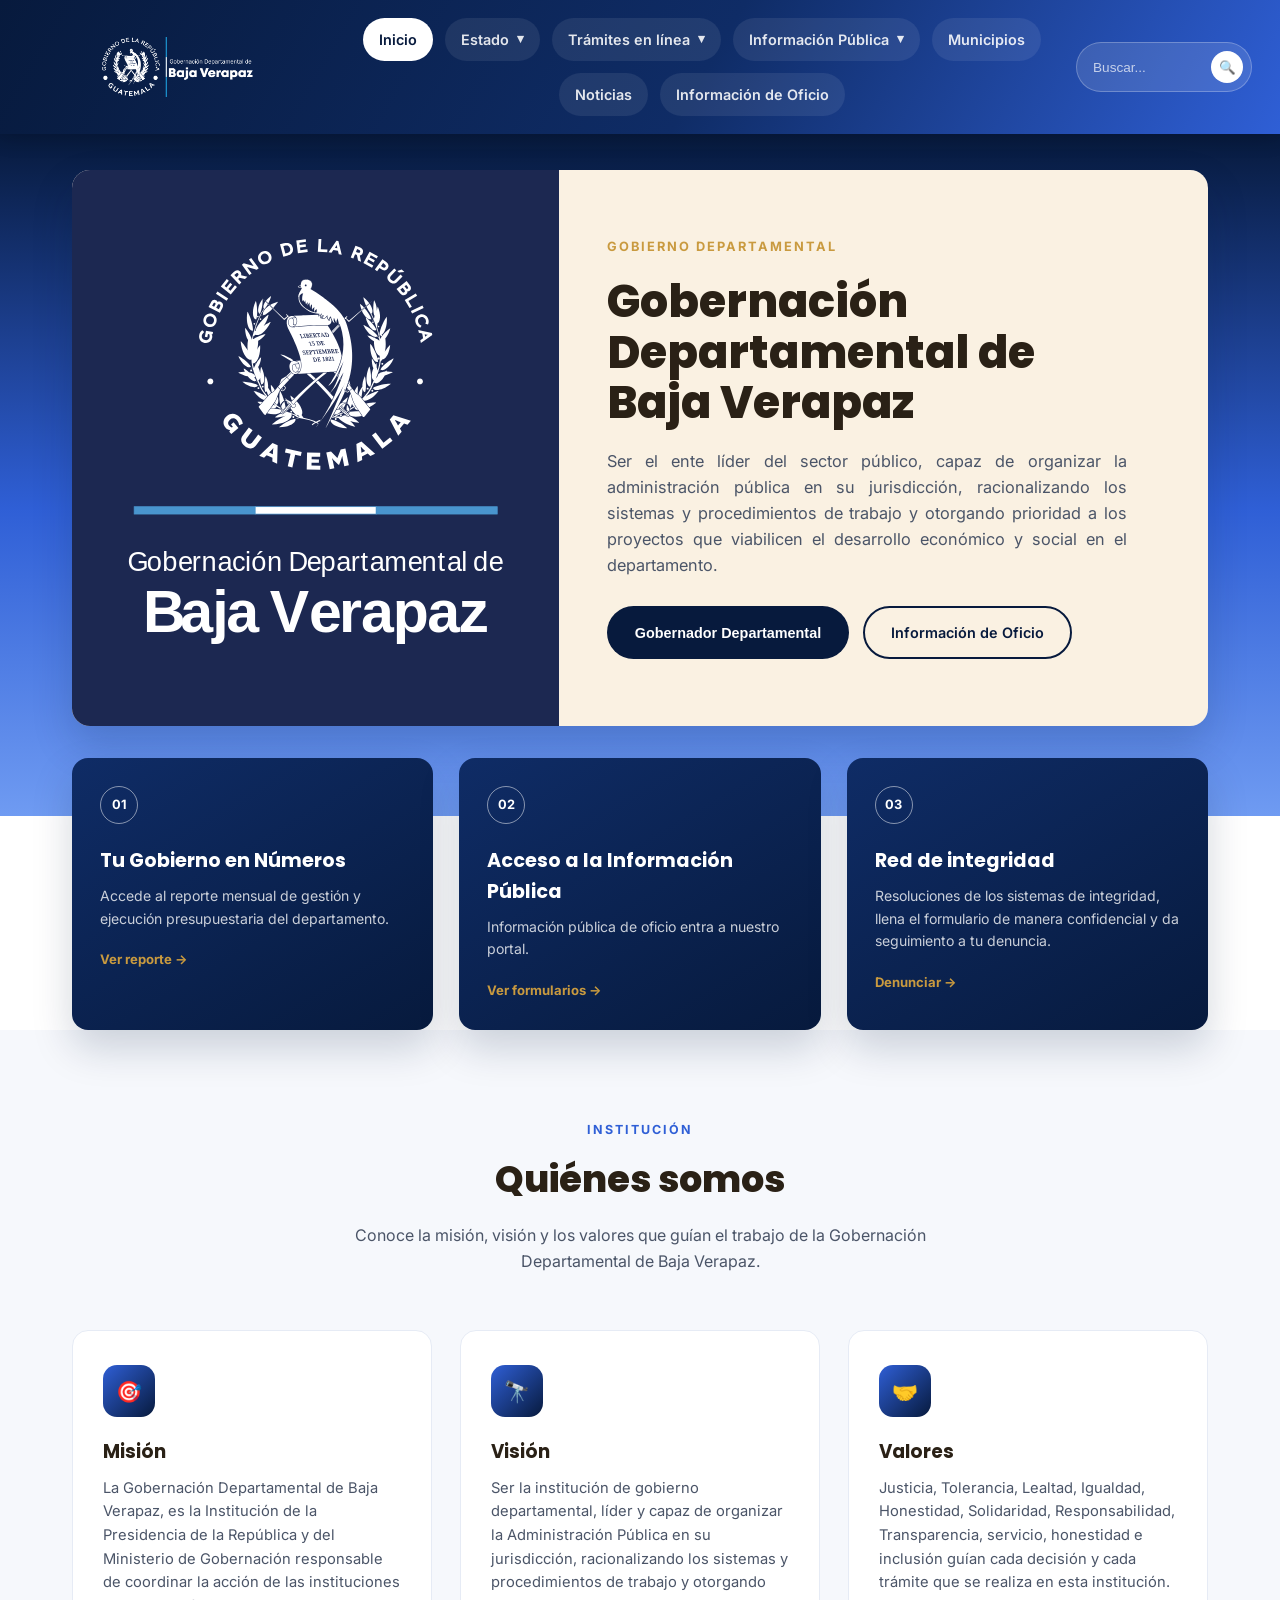
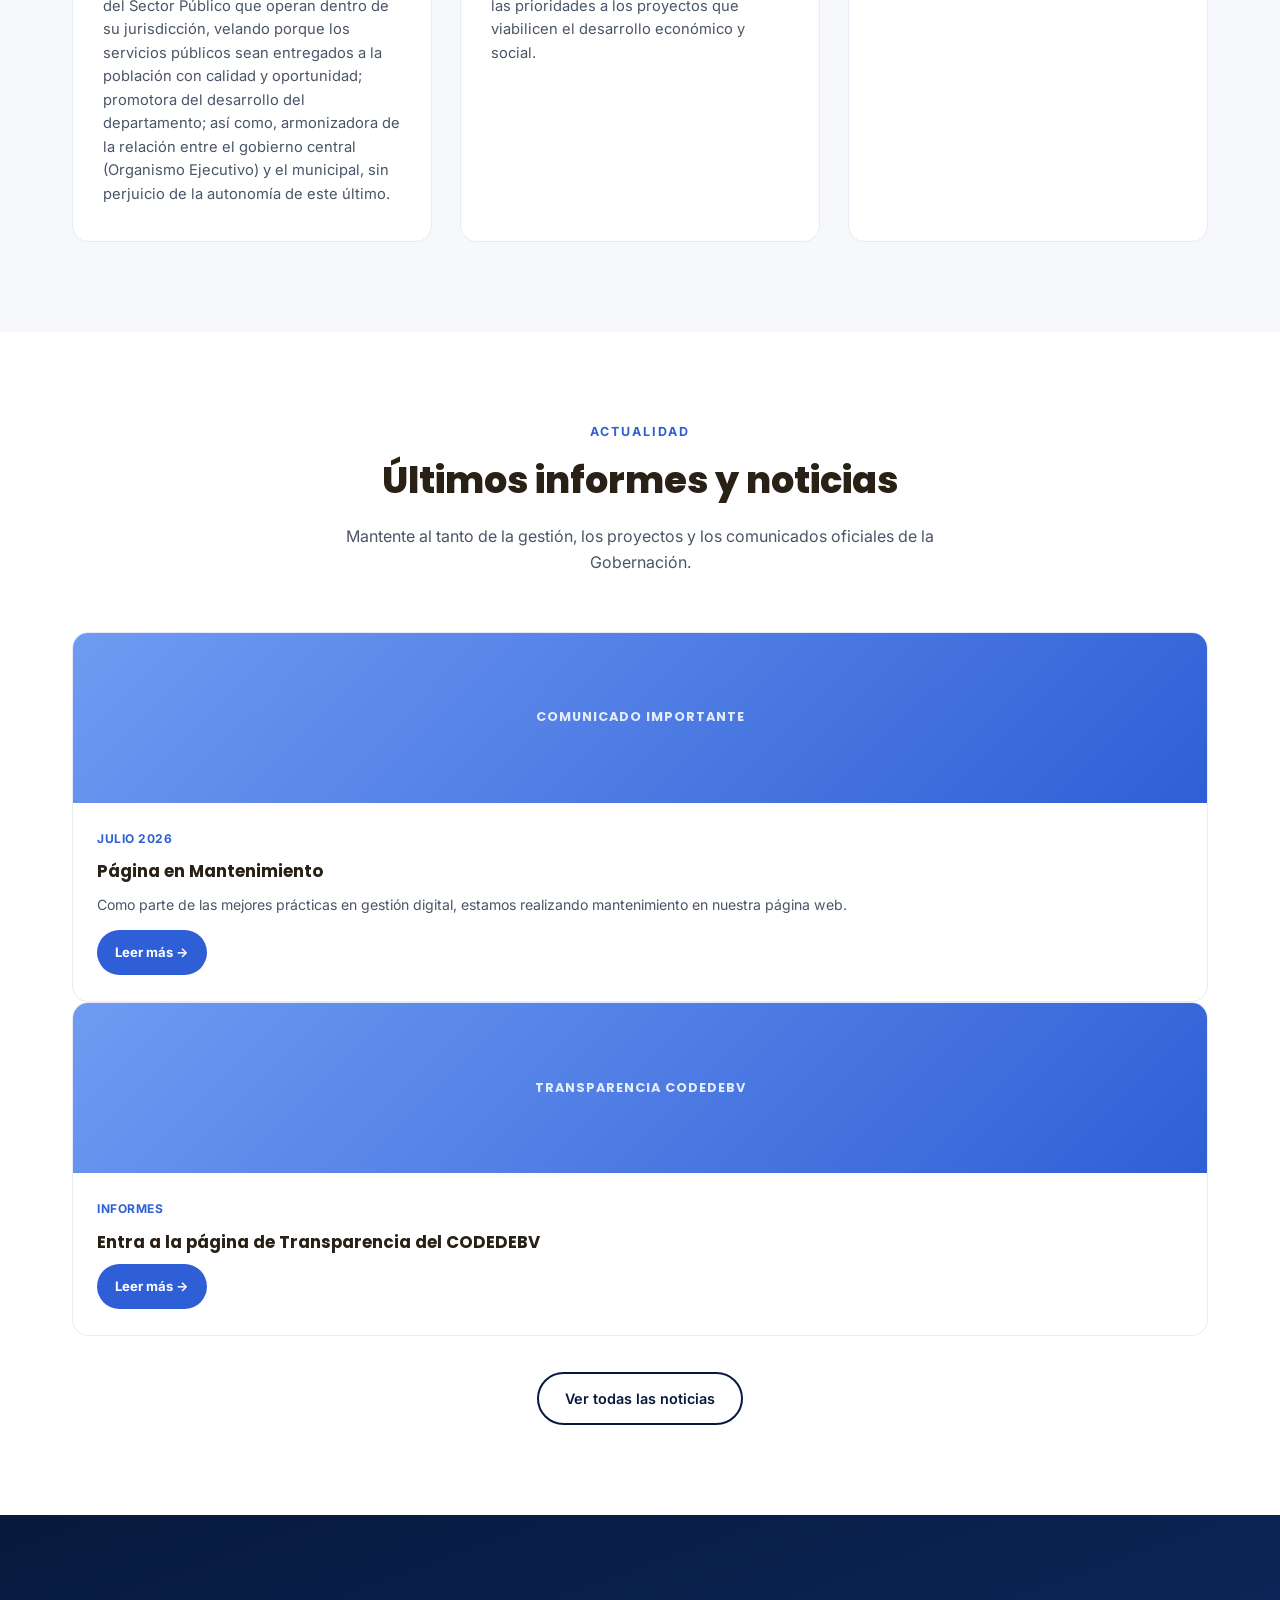
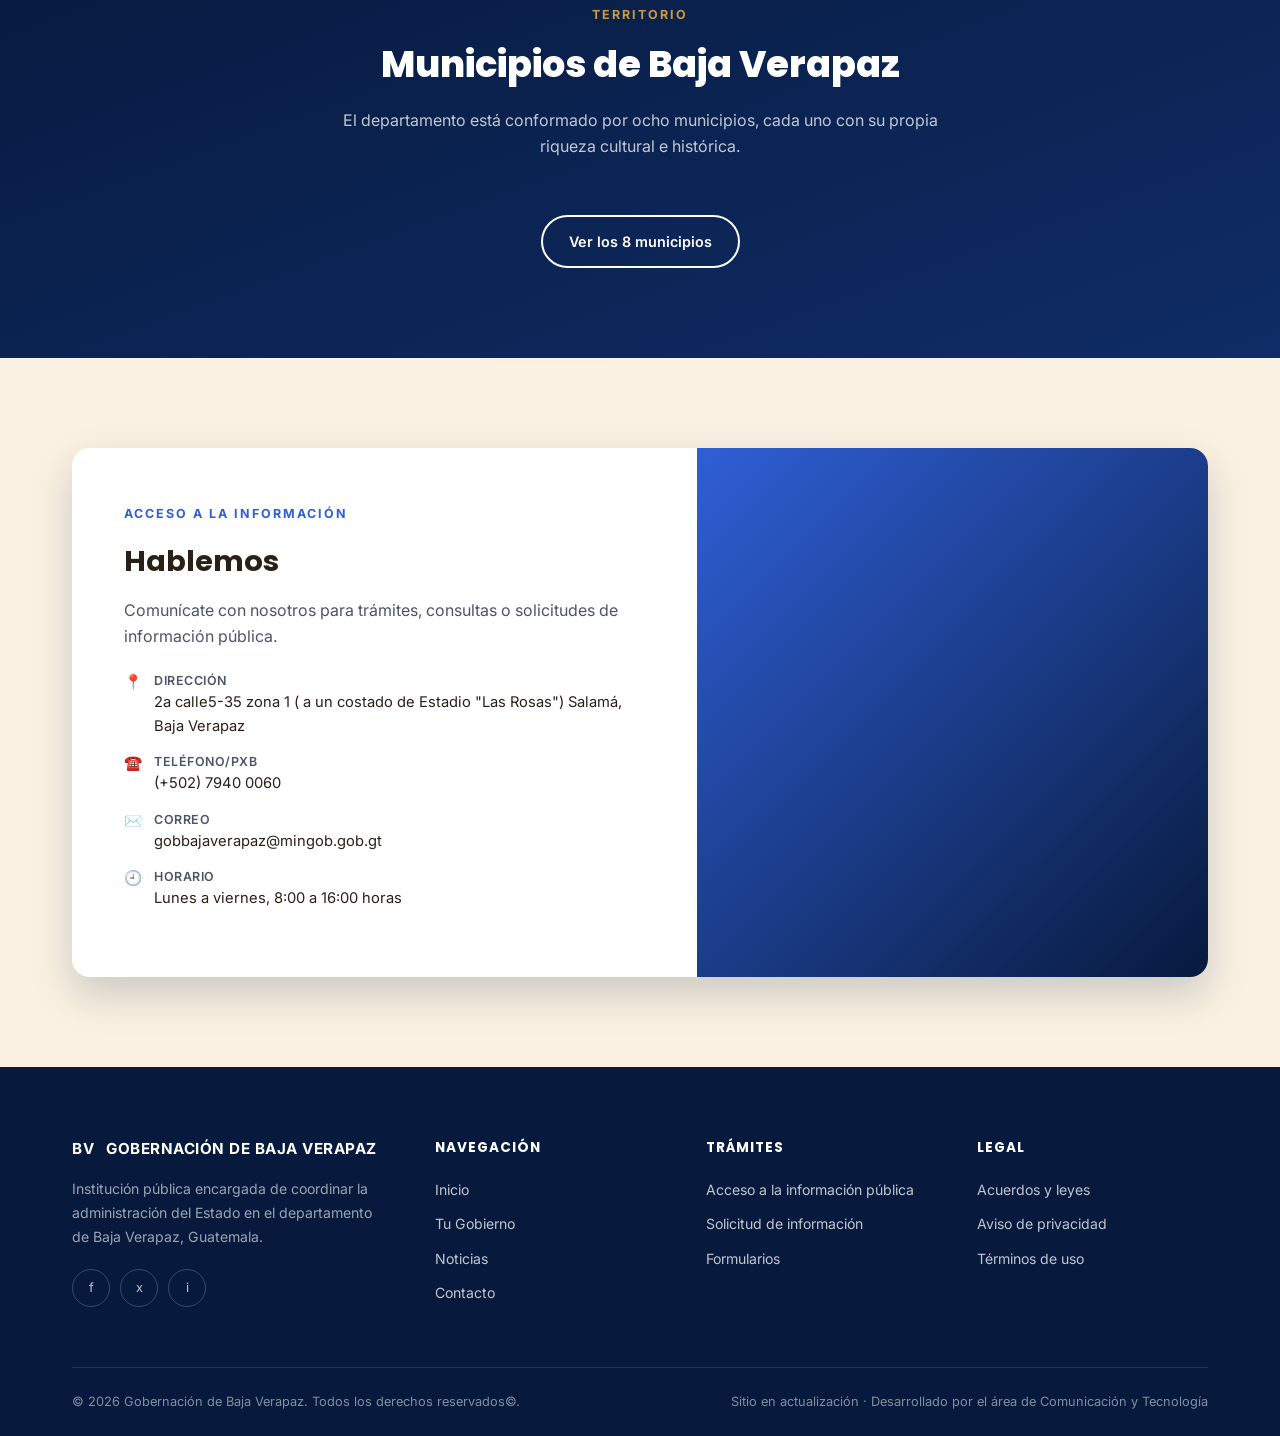
==== index.html @ 8babea8a "Los nuevos procesos que realice en el modulo de municipios y de notiias, falta por arreglar cosas de" ====
<!DOCTYPE html>
<html lang="es">
<head>
<meta charset="UTF-8">
<meta name="viewport" content="width=device-width, initial-scale=1.0">
<title>Gobernación Departamental de Baja Verapaz</title>
<meta name="description" content="Gobernación Departamental de Baja Verapaz, Guatemala.">
 
<link rel="preconnect" href="https://fonts.googleapis.com">
<link rel="preconnect" href="https://fonts.gstatic.com" crossorigin>
<link href="https://fonts.googleapis.com/css2?family=Poppins:wght@400;500;600;700;800&family=Inter:wght@400;500;600&display=swap" rel="stylesheet">
 
<link href="/assets/css/styles.css" rel="stylesheet">
</head>
<body>
 
<!-- ===================== HEADER ===================== -->
<!-- El navbar se inyecta aquí vía fetch, ver assets/js/main.js -->
<div id="navbar-container"></div>
 
<!-- ===================== HERO ===================== -->
<section class="hero-seccion" id="inicio">
  <div class="hero-tarjeta">
    <div class="hero-grid">
 
      <div class="hero-imagen">
        <!-- Reemplaza esta ruta por la imagen que subas en el Administrador de Archivos de cPanel -->
        <img src="assets/images/logovfa.svg" alt="Vista aérea de Rabinal, Baja Verapaz" onerror="this.src='https://encrypted-tbn0.gstatic.com/images?q=tbn:ANd9GcTs_WPr6uTMZIfsHBcjTGuZBzZWeTkgZ8lJIA&s'">
      </div>
 
      <div class="hero-texto">
        <span class="ojo">Gobierno departamental</span>
        <h1>Gobernación Departamental de <br> Baja Verapaz</h1>
        <p>Ser el ente líder del sector público, capaz de organizar la administración pública en su jurisdicción, racionalizando los sistemas y procedimientos de trabajo y otorgando prioridad a los proyectos que viabilicen el desarrollo económico y social en el departamento.</p>
        <div class="hero-botones">
          <button type="button" class="btn btn-primario" onclick="abrirModalGobernador()">Gobernador Departamental</button>
          <a href="https://www.gobernacionbajaverapaz.laip.gt" class="btn btn-secundario">Información de Oficio</a>
        </div>
      </div>
 
    </div>
  </div>
</section>
 
<!-- ===================== ACCESOS RÁPIDOS ===================== -->
<div class="accesos-rapidos">
 
  <a href="Pages/tableroelectronico.html" class="tarjeta-acceso">
    <span class="numero-tarjeta">01</span>
    <h3>Tu Gobierno en Números</h3>
    <p>Accede al reporte mensual de gestión y ejecución presupuestaria del departamento.</p>
    <span class="enlace-tarjeta">Ver reporte →</span>
  </a>
 
  <a href="https://www.gobernacionbajaverapaz.laip.gt" class="tarjeta-acceso">
    <span class="numero-tarjeta">02</span>
    <h3>Acceso a la Información Pública</h3>
    <p>Información pública de oficio entra a nuestro portal.</p>
    <span class="enlace-tarjeta">Ver formularios →</span>
  </a>
 
  <a href="https://drive.google.com/drive/folders/19OQeYDBb1sj-sDQp2xRCdGKzDVLGIt5a?usp=sharing" class="tarjeta-acceso">
    <span class="numero-tarjeta">03</span>
    <h3>Red de integridad</h3>
    <p>Resoluciones de los sistemas de integridad, llena el formulario de manera confidencial y da seguimiento a tu denuncia.</p>
    <span class="enlace-tarjeta">Denunciar →</span>
  </a>
 
</div>
 
<!-- ===================== QUIÉNES SOMOS ===================== -->
<section class="quienes-somos" id="quienes-somos">
  <div class="contenedor">
    <div class="encabezado-seccion">
      <span class="ojo">Institución</span>
      <h2>Quiénes somos</h2>
      <p>Conoce la misión, visión y los valores que guían el trabajo de la Gobernación Departamental de Baja Verapaz.</p>
    </div>
 
    <div class="grid-valores">
      <div class="tarjeta-valor">
        <div class="icono">🎯</div>
        <h3>Misión</h3>
        <p>La Gobernación Departamental de Baja Verapaz, es la Institución de la Presidencia de la República y del Ministerio de Gobernación responsable de coordinar la acción de las instituciones del Sector Público que operan dentro de su jurisdicción, velando porque los servicios públicos sean entregados a la población con calidad y oportunidad; promotora del desarrollo del departamento; así como, armonizadora de la relación entre el gobierno central (Organismo Ejecutivo) y el municipal, sin perjuicio de la autonomía de este último.</p>
      </div>
      <div class="tarjeta-valor">
        <div class="icono">🔭</div>
        <h3>Visión</h3>
        <p>Ser la institución de gobierno departamental, líder y capaz de organizar la Administración Pública en su jurisdicción, racionalizando los sistemas y procedimientos de trabajo y otorgando las prioridades a los proyectos que viabilicen el desarrollo económico y social.</p>
      </div>
      <div class="tarjeta-valor">
        <div class="icono">🤝</div>
        <h3>Valores</h3>
        <p>Justicia, Tolerancia, Lealtad, Igualdad, Honestidad, Solidaridad, Responsabilidad, Transparencia, servicio, honestidad e inclusión guían cada decisión y cada trámite que se realiza en esta institución.</p>
      </div>
    </div>
  </div>
</section>
 
<!-- ===================== INFORMES / NOTICIAS (resumen) ===================== -->
<section id="informes">
  <div class="contenedor">
    <div class="encabezado-seccion">
      <span class="ojo">Actualidad</span>
      <h2>Últimos informes y noticias</h2>
      <p>Mantente al tanto de la gestión, los proyectos y los comunicados oficiales de la Gobernación.</p>
    </div>
    <article class="tarjeta-noticia">
        <div class="miniatura">Comunicado Importante</div>
        <div class="contenido-noticia">
          <span class="fecha-noticia">Julio 2026</span>
          <h3>Página en Mantenimiento</h3>
          <p>Como parte de las mejores prácticas en gestión digital, estamos realizando mantenimiento en nuestra página web.</p>
          <a href="/pages/noticias.html" class="leer-mas">Leer más →</a>
        </div>
      </article>
      <article class="tarjeta-noticia">
        <div class="miniatura">Transparencia CODEDEBV</div>
        <div class="contenido-noticia">
          <span class="fecha-noticia">Informes</span>
          <h3>Entra a la página de Transparencia del CODEDEBV</h3>
          <a href="/pages/trans-codede.html" class="leer-mas">Leer más →</a>
        </div>
      </article>
      
    </div>
    
    <div style="text-align:center;margin-top:36px;">
      <a href="/pages/noticias.html" class="btn btn-secundario">Ver todas las noticias</a>
    </div>
  </div>
</section>
 
<!-- ===================== MUNICIPIOS (resumen) ===================== -->
<section class="municipios">
  <div class="contenedor">
    <div class="encabezado-seccion">
      <span class="ojo">Territorio</span>
      <h2>Municipios de Baja Verapaz</h2>
      <p>El departamento está conformado por ocho municipios, cada uno con su propia riqueza cultural e histórica.</p>
    </div>
 
    <div style="text-align:center;margin-top:36px;">
      <a href="/pages/municipios.html" class="btn btn-secundario" style="border-color:#fff;color:#fff;">Ver los 8 municipios</a>
    </div>
  </div>
</section>
 
<!-- ===================== CONTACTO ===================== -->
<section class="contacto-cta" id="contacto">
  <div class="contenedor">
    <div class="caja-contacto">
      <div class="lado-texto">
        <span class="ojo">Acceso a la Información</span>
        <h2>Hablemos</h2>
        <p>Comunícate con nosotros para trámites, consultas o solicitudes de información pública.</p>
 
        <ul class="lista-contacto">
          <li>
            📍
            <div><strong>Dirección</strong>2a calle5-35 zona 1 ( a un costado de Estadio "Las Rosas") Salamá, Baja Verapaz</div>
          </li>
          <li>
            ☎️
            <div><strong>Teléfono/PXB</strong>(+502) 7940 0060</div>
          </li>
          <li>
            ✉️
            <div><strong>Correo</strong>gobbajaverapaz@mingob.gob.gt</div>
          </li>
          <li>
            🕘
            <div><strong>Horario</strong>Lunes a viernes, 8:00 a 16:00 horas</div>
          </li>
        </ul>
      </div>
 
      <div class="lado-mapa">
        <iframe
           src="https://www.google.com/maps/embed?pb=!1m18!1m12!1m3!1d3852.0249950667467!2d-90.3213993708954!3d15.101951074042264!2m3!1f0!2f0!3f0!3m2!1i1024!2i768!4f13.1!3m3!1m2!1s0x858a21be1e06762d%3A0x292f2413d0d768c3!2sGobernaci%C3%B3n%20Departamental%20de%20Baja%20Verapaz!5e0!3m2!1ses!2sgt!4v1785519926400!5m2!1ses!2sgt"
           allowfullscreen=""
           loading="lazy"
           referrerpolicy="no-referrer-when-downgrade"
           title="Ubicación de la Gobernación de Baja Verapaz">
        </iframe>
      </div>
    </div>
  </div>
</section>
 
<!-- ===================== MODAL GOBERNADOR ===================== -->
<div class="modal-fondo" id="modalGobernador" onclick="if(event.target===this) cerrarModalGobernador()">
  <div class="modal-caja">
    <button class="modal-cerrar" aria-label="Cerrar" onclick="cerrarModalGobernador()">✕</button>
 
    <div class="modal-imagen">
      <!-- Reemplaza esta ruta por la foto del gobernador que subas al Administrador de Archivos -->
      <img src="/assets/images/03.jpg" alt="Fotografía del Gobernador de Baja Verapaz">
    </div>
 
    <div class="modal-contenido">
      <span class="ojo">Autoridad departamental</span>
      <h2>Msc. Ing. Agr. Mynor Alexande Chén Cúja</h2>
      <span class="cargo">Gobernador Departamental de Baja Verapaz</span>
      <p>Fue designado en el cargo por el presidente Dr. Bernardo Arévalo y asumió oficialmente sus funciones el 13 de febrero de 2025. Su gestión se enfoca en el desarrollo rural, la seguridad ciudadana.</p>
      <p>Desde el inicio de su mandato en la Gobernación Departamental de Baja Verapaz, ha impulsado una agenda de trabajo basada en la transparencia, la inclusión y el fortalecimiento de la infraestructura local</p>
    </div>
  </div>
</div>
 
<!-- ===================== FOOTER ===================== -->
<!-- El footer se inyecta aquí vía fetch, ver assets/js/main.js -->
<div id="footer-container"></div>
 
 
<script src="/assets/js/main.js"></script>
<script src="/assets/js/modals.js"></script>
<script src="/assets/js/tramites.js"></script>
<script src="/assets/js/transparencia.js"></script>
</body>
</html>
---- assets/css/styles.css ----
/* =====================================================
   STYLES.CSS
   Estilos generales del sitio - Gobernación de Baja Verapaz
   Variables, header, hero, secciones, footer y modal.
===================================================== */

:root{
    --azul-oscuro:#071a3d;
    --azul-medio:#0f2c66;
    --azul-brillante:#2f5fd6;
    --azul-cielo:#6f9bf2;
    --crema:#faf1e2;
    --dorado:#c99a3f;
    --texto-oscuro:#2a2116;
    --texto-gris:#4b5568;
    --blanco:#ffffff;
    --radio:18px;
    --sombra:0 18px 40px rgba(7,26,61,.18);
  }

  *{margin:0;padding:0;box-sizing:border-box;}

  html{
    min-height:100%;
    scroll-behavior:smooth;
  }

  body{
    min-height:100vh;
    display:flex;
    flex-direction:column;
    font-family:'Inter',sans-serif;
    color:var(--texto-oscuro);
    background:var(--blanco);
    line-height:1.6;
    -webkit-font-smoothing:antialiased;
  }

  body > main{
    flex:1 0 auto;
  }

  #navbar-container,
  #footer-container{
    flex-shrink:0;
  }

  #navbar-container{
    position:sticky;
    top:0;
    z-index:100;
  }

  #footer-container{
    margin-top:auto;
  }

  h1,h2,h3,h4{font-family:'Poppins',sans-serif;}

  a{text-decoration:none;color:inherit;}
  ul{list-style:none;}
  img{max-width:100%;display:block;}

  .contenedor{
    max-width:1200px;
    margin:0 auto;
    padding:0 32px;
  }

  /* ===== HEADER ===== */
  header{
    background:linear-gradient(120deg,var(--azul-oscuro) 0%,var(--azul-medio) 55%,var(--azul-brillante) 100%);
    position:sticky;
    top:0;
    z-index:100;
    box-shadow:0 4px 20px rgba(0,0,0,.15);
  }

  .barra-nav{
    display:flex;
    align-items:center;
    justify-content:space-between;
    padding:18px 28px;
    width:100%;
    margin:0 auto;
    gap:20px;
  }

  .marca{
    display:flex;
    align-items:center;
    gap:12px;
    color:var(--blanco);
    font-weight:700;
    letter-spacing:.5px;
    font-size:.95rem;
    text-transform:uppercase;
    white-space:nowrap;
    min-width:auto;
  }

  .logo-bv{
    /* Ajusta aquí el tamaño del logo de la barra superior */
    width:300px;   /* ancho del logo */
    height:60px;  /* alto del logo */
    display:block;
    object-fit:contain;
    flex-shrink:0;
  }

  nav.menu-principal{
    display:flex;
    align-items:center;
    gap:6px;
    flex:1;
    justify-content:center;
    min-width:0;
  }

  .menu-list{
    display:flex;
    align-items:center;
    gap:12px;
    flex-wrap:wrap;
    margin:0;
    padding:0;
    list-style:none;
    justify-content:center;
    min-width:0;
  }

  .menu-item{
    position:relative;
  }

  .menu-item > a{
    color:rgba(255,255,255,.88);
    font-size:.9rem;
    font-weight:600;
    padding:10px 16px;
    border-radius:30px;
    transition:.2s ease;
    white-space:nowrap;
    display:inline-flex;
    align-items:center;
    background:rgba(255,255,255,.08);
  }

  .menu-item > a:hover,
  .menu-item > a:focus-visible{
    background:rgba(255,255,255,.16);
    color:var(--blanco);
  }

  .menu-item > a.activo{
    background:var(--blanco);
    color:var(--azul-oscuro);
  }

  .menu-item.has-dropdown > a::after{
    content:' ▾';
    margin-left:8px;
    font-size:.8rem;
  }

  .submenu{
    position:absolute;
    top:calc(100% + 8px);
    left:0;
    min-width:220px;
    background:var(--blanco);
    border-radius:16px;
    border:1px solid #e6ebf5;
    box-shadow:0 18px 36px rgba(7,26,61,.16);
    padding:8px 0;
    display:none;
    z-index:200;
    white-space:nowrap;
  }

  .submenu li{
    list-style:none;
  }

  .submenu li a{
    display:block;
    color:var(--azul-oscuro);
    padding:10px 18px;
    font-size:.92rem;
    transition:.2s ease;
  }

  .submenu li a:hover,
  .submenu li a:focus-visible{
    background:rgba(15,44,102,.06);
    color:var(--azul-oscuro);
  }

  .menu-item:hover > .submenu,
  .menu-item:focus-within > .submenu{
    display:block;
  }

  .buscador{
    display:flex;
    align-items:center;
    background:rgba(255,255,255,.12);
    border:1px solid rgba(255,255,255,.25);
    border-radius:30px;
    padding:8px 8px 8px 16px;
    gap:8px;
  }

  .buscador input{
    background:transparent;
    border:none;
    outline:none;
    color:var(--blanco);
    font-size:.85rem;
    width:110px;
  }
  .buscador input::placeholder{color:rgba(255,255,255,.7);}

  .buscador button{
    background:var(--blanco);
    border:none;
    width:32px;height:32px;
    border-radius:50%;
    display:flex;align-items:center;justify-content:center;
    cursor:pointer;
    color:var(--azul-oscuro);
    flex-shrink:0;
  }

  .btn-menu-movil{
    display:none;
    background:none;
    border:none;
    cursor:pointer;
    padding:6px;
  }

  .visually-hidden{
    position:absolute;
    width:1px;
    height:1px;
    padding:0;
    margin:-1px;
    overflow:hidden;
    clip:rect(0,0,0,0);
    white-space:nowrap;
    border:0;
  }
  .btn-menu-movil span{
    display:block;
    width:26px;height:3px;
    background:var(--blanco);
    margin:5px 0;
    border-radius:3px;
  }

  /* ===== HERO ===== */
  .hero-seccion{
    background:linear-gradient(180deg,var(--azul-oscuro) 0%,var(--azul-brillante) 55%,var(--azul-cielo) 100%);
    padding:36px 0 90px;
  }

  .hero-tarjeta{
    max-width:1200px;
    margin:0 auto;
    padding:0 32px;
  }

  .hero-grid{
    display:grid;
    grid-template-columns:1.05fr 1.4fr;
    background:var(--crema);
    border-radius:var(--radio);
    overflow:hidden;
    box-shadow:var(--sombra);
  }

  .hero-imagen{
    position:relative;
    min-height:400px;
  }

  .hero-imagen img{
    width:100%;height:100%;
    object-fit:cover;
    min-height:400px;
  }

  .hero-etiqueta{
    position:absolute;
    top:20px;left:20px;
    background:rgba(7,26,61,.85);
    color:var(--blanco);
    padding:8px 16px;
    border-radius:8px;
    font-size:.7rem;
    font-weight:700;
    letter-spacing:1px;
    text-transform:uppercase;
    border-left:3px solid var(--dorado);
  }

  .hero-etiqueta span{display:block;font-size:.95rem;letter-spacing:0;margin-top:2px;}

  .hero-texto{
    padding:56px 56px 56px 48px;
    display:flex;
    flex-direction:column;
    justify-content:center;
    text-align:justify;
    gap:20px;
  }

  .hero-texto .ojo{
    color:var(--dorado);
    font-weight:700;
    font-size:.8rem;
    letter-spacing:2px;
    text-transform:uppercase;
  }

  .hero-texto h1{
    font-size:clamp(2rem,3.6vw,2.8rem);
    font-weight:800;
    line-height:1.12;
    color:var(--texto-oscuro);
  }

  .hero-texto p{
    color:var(--texto-gris);
    font-size:1.02rem;
    max-width:52ch;
  }

  .hero-botones{
    display:flex;
    gap:14px;
    margin-top:8px;
    flex-wrap:wrap;
  }

  .btn{
    display:inline-flex;
    align-items:center;
    gap:8px;
    padding:13px 26px;
    border-radius:30px;
    font-weight:600;
    font-size:.9rem;
    transition:.2s ease;
    border:2px solid transparent;
    cursor:pointer;
  }

  .btn-primario{
    background:var(--azul-oscuro);
    color:var(--blanco);
  }
  .btn-primario:hover{background:var(--azul-brillante);}

  .btn-secundario{
    border-color:var(--azul-oscuro);
    color:var(--azul-oscuro);
    background:transparent;
  }
  .btn-secundario:hover{background:var(--azul-oscuro);color:var(--blanco);}

  /* ===== TARJETAS DE ACCESO RAPIDO ===== */
  .accesos-rapidos{
    max-width:1200px;
    margin:-58px auto 0;
    padding:0 32px;
    display:grid;
    grid-template-columns:repeat(3,1fr);
    gap:26px;
    position:relative;
    z-index:2;
  }

  .tarjeta-acceso{
    background:linear-gradient(150deg,var(--azul-medio),var(--azul-oscuro));
    border-radius:16px;
    padding:28px;
    color:var(--blanco);
    box-shadow:var(--sombra);
    transition:transform .25s ease,box-shadow .25s ease;
  }

  .tarjeta-acceso:hover{
    transform:translateY(-6px);
    box-shadow:0 24px 46px rgba(7,26,61,.28);
  }

  .numero-tarjeta{
    display:inline-flex;
    align-items:center;
    justify-content:center;
    width:38px;height:38px;
    border:1.5px solid rgba(255,255,255,.5);
    border-radius:50%;
    font-size:.8rem;
    font-weight:700;
    margin-bottom:22px;
  }

  .tarjeta-acceso h3{
    font-size:1.2rem;
    margin-bottom:8px;
    font-weight:700;
  }

  .tarjeta-acceso p{
    font-size:.88rem;
    color:rgba(255,255,255,.78);
    margin-bottom:16px;
  }

  .tarjeta-acceso .enlace-tarjeta{
    font-size:.82rem;
    font-weight:700;
    color:var(--dorado);
  }

  /* ===== SECCIONES GENERALES ===== */
  section{
    padding:90px 0;
  }

  .encabezado-seccion{
    max-width:640px;
    margin:0 auto 56px;
    text-align:center;
  }

  .encabezado-seccion .ojo{
    color:var(--azul-brillante);
    font-weight:700;
    font-size:.78rem;
    letter-spacing:2px;
    text-transform:uppercase;
    display:block;
    margin-bottom:10px;
  }

  .encabezado-seccion h2{
    font-size:clamp(1.7rem,3vw,2.3rem);
    font-weight:800;
    color:var(--texto-oscuro);
    margin-bottom:14px;
  }

  .encabezado-seccion p{
    color:var(--texto-gris);
  }

  /* Quienes somos */
  .quienes-somos{background:#f6f8fc;}

  .grid-valores{
    display:grid;
    grid-template-columns:repeat(3,1fr);
    gap:28px;
  }

  .tarjeta-valor{
    background:var(--blanco);
    border-radius:16px;
    padding:34px 30px;
    border:1px solid #e6ebf5;
    transition:.25s ease;
  }
  .tarjeta-valor:hover{border-color:var(--azul-brillante);box-shadow:0 14px 30px rgba(15,44,102,.08);}

  .tarjeta-valor .icono{
    width:52px;height:52px;
    border-radius:14px;
    background:linear-gradient(135deg,var(--azul-brillante),var(--azul-oscuro));
    display:flex;align-items:center;justify-content:center;
    color:var(--blanco);
    font-size:1.3rem;
    margin-bottom:20px;
  }

  .tarjeta-valor h3{font-size:1.15rem;margin-bottom:10px;color:var(--texto-oscuro);}
  .tarjeta-valor p{color:var(--texto-gris);font-size:.92rem;}

  /* Informes / noticias */
  .grid-noticias{
    display:grid;
    grid-template-columns:repeat(3,1fr);
    gap:28px;
  }

  .tarjeta-noticia{
    border-radius:16px;
    overflow:hidden;
    border:1px solid #e6ebf5;
    background:var(--blanco);
    transition:.25s ease;
  }
  .tarjeta-noticia:hover{transform:translateY(-6px);box-shadow:0 20px 36px rgba(15,44,102,.12);}

  .tarjeta-noticia .miniatura{
    height:170px;
    background:linear-gradient(135deg,var(--azul-cielo),var(--azul-brillante));
    display:flex;align-items:center;justify-content:center;
    color:rgba(255,255,255,.85);
    font-family:'Poppins',sans-serif;
    font-weight:700;
    font-size:.8rem;
    letter-spacing:1px;
    text-transform:uppercase;
  }

  .tarjeta-noticia .contenido-noticia{padding:22px 24px 26px;}

  .fecha-noticia{
    font-size:.75rem;
    color:var(--azul-brillante);
    font-weight:700;
    letter-spacing:.5px;
    text-transform:uppercase;
  }

  .tarjeta-noticia h3{
    font-size:1.05rem;
    margin:10px 0 10px;
    color:var(--texto-oscuro);
    line-height:1.4;
  }

  .tarjeta-noticia p{font-size:.88rem;color:var(--texto-gris);margin-bottom:14px;}

  .leer-mas{font-size:.82rem;font-weight:700;color:var(--azul-oscuro);}

  /* Municipios */
  .municipios{
    background:linear-gradient(160deg,var(--azul-oscuro),var(--azul-medio));
    color:var(--blanco);
  }
  .municipios .encabezado-seccion .ojo{color:var(--dorado);}
  .municipios .encabezado-seccion h2{color:var(--blanco);}
  .municipios .encabezado-seccion p{color:rgba(255,255,255,.75);}

  .grid-municipios{
    display:grid;
    grid-template-columns:repeat(6,1fr);
    gap:18px;
  }

  .chip-municipio{
    background:rgba(255,255,255,.06);
    border:1px solid rgba(255,255,255,.15);
    border-radius:14px;
    padding:22px 16px;
    text-align:center;
    transition:.2s ease;
  }
  .chip-municipio:hover{background:rgba(255,255,255,.12);border-color:var(--dorado);}
  .chip-municipio strong{display:block;font-size:.92rem;font-weight:700;}
  .chip-municipio span{display:block;font-size:.75rem;color:rgba(255,255,255,.6);margin-top:4px;}

  /* Contacto */
  .contacto-cta{
    background:var(--crema);
  }
  .caja-contacto{
    display:grid;
    grid-template-columns:1.1fr .9fr;
    gap:0;
    background:var(--blanco);
    border-radius:var(--radio);
    overflow:hidden;
    box-shadow:var(--sombra);
  }
  .caja-contacto .lado-texto{
    padding:52px;
  }
  .caja-contacto .lado-texto span.ojo{
    color:var(--azul-brillante);
    font-weight:700;
    font-size:.78rem;
    letter-spacing:2px;
    text-transform:uppercase;
  }
  .caja-contacto h2{font-size:1.8rem;margin:12px 0 14px;color:var(--texto-oscuro);}
  .caja-contacto p{color:var(--texto-gris);margin-bottom:22px;}

  .lista-contacto{margin-top:18px;}
  .lista-contacto li{
    display:flex;
    gap:12px;
    align-items:flex-start;
    margin-bottom:14px;
    font-size:.92rem;
    color:var(--texto-oscuro);
  }
  .lista-contacto strong{display:block;font-size:.78rem;color:var(--texto-gris);font-weight:600;text-transform:uppercase;letter-spacing:.5px;}

  .lado-mapa{
    background:linear-gradient(135deg,var(--azul-brillante),var(--azul-oscuro));
    min-height:340px;
    position:relative;
  }

  .lado-mapa iframe{
    position:absolute;
    top:0;
    left:0;
    width:100%;
    height:100%;
    border:0;
    display:block;
  }

  /* ===== FOOTER ===== */
  footer{
    background:var(--azul-oscuro);
    color:rgba(255,255,255,.75);
    padding:70px 0 0;
  }

  .grid-footer{
    display:grid;
    grid-template-columns:1.4fr 1fr 1fr 1fr;
    gap:40px;
    padding-bottom:50px;
    border-bottom:1px solid rgba(255,255,255,.1);
  }

  .footer-marca .marca{color:var(--blanco);margin-bottom:16px;}
  .footer-marca p{font-size:.88rem;line-height:1.7;max-width:34ch;color:rgba(255,255,255,.6);}

  .redes{display:flex;gap:10px;margin-top:20px;}
  .redes a{
    width:38px;height:38px;
    border-radius:50%;
    border:1px solid rgba(255,255,255,.2);
    display:flex;align-items:center;justify-content:center;
    font-size:.8rem;
    transition:.2s ease;
  }
  .redes a:hover{background:var(--dorado);border-color:var(--dorado);color:var(--azul-oscuro);}

  .columna-footer h4{
    color:var(--blanco);
    font-size:.85rem;
    letter-spacing:1px;
    text-transform:uppercase;
    margin-bottom:20px;
  }
  .columna-footer li{margin-bottom:12px;font-size:.88rem;}
  .columna-footer a:hover{color:var(--dorado);}

  .footer-inferior{
    display:flex;
    justify-content:space-between;
    align-items:center;
    padding:24px 0;
    font-size:.8rem;
    color:rgba(255,255,255,.5);
    flex-wrap:wrap;
    gap:10px;
  }
  .footer-inferior a{color:rgba(255,255,255,.7);}
  .footer-inferior a:hover{color:var(--dorado);}

  /* ===== MODAL GOBERNADOR ===== */
  .modal-fondo{
    display:none;
    position:fixed;
    inset:0;
    background:rgba(7,26,61,.65);
    backdrop-filter:blur(3px);
    z-index:1000;
    align-items:center;
    justify-content:center;
    padding:20px;
  }

  .modal-fondo.abierto{
    display:flex;
  }

  .modal-caja{
    background:var(--blanco);
    border-radius:var(--radio);
    max-width:640px;
    width:100%;
    max-height:88vh;
    overflow-y:auto;
    box-shadow:0 30px 60px rgba(0,0,0,.35);
    position:relative;
    animation:modalAparece .25s ease;
  }

  @keyframes modalAparece{
    from{opacity:0;transform:translateY(16px);}
    to{opacity:1;transform:translateY(0);}
  }

  .modal-cerrar{
    position:absolute;
    top:16px;right:16px;
    width:36px;height:36px;
    border-radius:50%;
    border:none;
    background:rgba(7,26,61,.08);
    color:var(--texto-oscuro);
    font-size:1.1rem;
    cursor:pointer;
    display:flex;align-items:center;justify-content:center;
    transition:.2s ease;
    z-index:1;
  }
  .modal-cerrar:hover{background:var(--azul-oscuro);color:var(--blanco);}

  .modal-imagen{
    width:100%;
    height:280px;
    overflow:hidden;
    border-radius:var(--radio) var(--radio) 0 0;
  }
  .modal-imagen img{
    width:100%;height:100%;
    object-fit:cover;
  }

  .modal-contenido{
    padding:32px 36px 36px;
  }

  .modal-contenido .ojo{
    color:var(--dorado);
    font-weight:700;
    font-size:.78rem;
    letter-spacing:2px;
    text-transform:uppercase;
    display:block;
    margin-bottom:8px;
  }

  .modal-contenido h2{
    font-size:1.6rem;
    color:var(--texto-oscuro);
    margin-bottom:4px;
  }

  .modal-contenido .cargo{
    color:var(--azul-brillante);
    font-weight:600;
    font-size:.9rem;
    margin-bottom:18px;
    display:block;
  }

  .modal-contenido p{
    color:var(--texto-gris);
    font-size:.95rem;
    margin-bottom:14px;
  }

  @media (max-width:560px){
    .modal-imagen{height:200px;}
    .modal-contenido{padding:24px 22px 28px;}
  }

  /* ===== RESPONSIVE ===== */
  @media (max-width:960px){
    nav.menu-principal, .buscador{display:none;}
    .btn-menu-movil{display:block;}
    .hero-grid{grid-template-columns:1fr;}
    .hero-imagen{min-height:260px;}
    .hero-texto{padding:40px 32px;}
    .accesos-rapidos{grid-template-columns:1fr;margin-top:-40px;}
    .grid-valores,.grid-noticias{grid-template-columns:1fr;}
    .grid-municipios{grid-template-columns:repeat(3,1fr);}
    .caja-contacto{grid-template-columns:1fr;}
    .lado-mapa{min-height:220px;}
    .grid-footer{grid-template-columns:1fr 1fr;}
  }

  .menu-principal.open{
    display:flex;
    flex-direction:column;
    gap:0;
    background:var(--azul-oscuro);
    position:absolute;
    top:72px;
    left:0;
    right:0;
    padding:16px 20px 20px;
  }

  .menu-principal.open .menu-list{
    flex-direction:column;
    gap:0;
  }

  .menu-principal.open .menu-item{
    width:100%;
  }

  .menu-principal.open .menu-item > a{
    width:100%;
    padding:14px 16px;
    border-radius:12px;
    background:rgba(255,255,255,.06);
    margin-bottom:6px;
  }

  .menu-principal.open .submenu{
    position:static;
    background:transparent;
    border:none;
    box-shadow:none;
    padding:0;
    display:none;
  }

  .menu-principal.open .menu-item.open > .submenu{
    display:block;
  }

  .menu-principal.open .submenu li a{
    padding:10px 16px 10px 32px;
    background:rgba(255,255,255,.04);
    border-radius:12px;
    margin-bottom:6px;
  }

  .menu-principal.open .submenu-nested{
    position:static;
    margin-left:0;
    box-shadow:none;
  }

  .menu-principal.open .submenu-item > a::after{content:'▼';float:right;}

  @media (max-width:560px){
    .contenedor,.hero-tarjeta{padding:0 20px;}
    .barra-nav{padding:16px 20px;}
    .grid-municipios{grid-template-columns:repeat(2,1fr);}
    .grid-footer{grid-template-columns:1fr;}
    .footer-inferior{flex-direction:column;align-items:flex-start;}
    .hero-botones{flex-direction:column;}
    .btn{justify-content:center;}
  }

  .seccion-contenido{
    max-width:1100px;
    margin:0 auto;
    padding:0 32px 90px;
  }

  .intro-noticias{
    display:grid;
    gap:18px;
    max-width:760px;
    margin:0 auto 36px;
  }

  .intro-noticias h1{
    font-size:clamp(2rem,3vw,2.6rem);
    margin-bottom:8px;
    color:var(--texto-oscuro);
  }

  .intro-noticias p{
    color:var(--texto-gris);
    font-size:1rem;
    line-height:1.8;
  }

  .nota-roja{
    background:rgba(221,55,55,.08);
    color:#8a1f1f;
    border:1px solid rgba(221,55,55,.24);
    border-radius:14px;
    padding:18px 22px;
  }

  .lista-noticias{
    display:grid;
    gap:28px;
  }

  .noticia-card{
    display:grid;
    grid-template-columns:1fr 320px;
    align-items:center;
    gap:24px;
    background:var(--blanco);
    border:1px solid #e6ebf5;
    border-radius:20px;
    overflow:hidden;
    box-shadow:0 20px 36px rgba(15,44,102,.08);
    transition:.25s ease;
  }
  .noticia-card:hover{transform:translateY(-4px);}

  .noticia-thumb img{
    width:100%;
    height:220px;
    object-fit:cover;
    display:block;
  }

  .noticia-texto{
    padding:32px;
  }

  .noticia-texto h2{
    font-size:1.45rem;
    margin:12px 0 16px;
    color:var(--texto-oscuro);
    line-height:1.2;
  }

  .noticia-texto p{
    color:var(--texto-gris);
    font-size:.97rem;
    line-height:1.9;
    margin-bottom:20px;
  }

  .leer-mas{
    display:inline-flex;
    align-items:center;
    gap:8px;
    padding:12px 18px;
    border-radius:999px;
    background:var(--azul-brillante);
    color:var(--blanco);
    font-weight:700;
  }

  .error-mensaje{
    max-width:760px;
    margin:20px auto 0;
    color:#991b1b;
    font-weight:600;
    text-align:center;
  }

  @media (max-width:860px){
    .noticia-card{grid-template-columns:1fr;}
  }

  @media (max-width:560px){
    .intro-noticias{padding:0 16px;}
    .seccion-contenido{padding:0 16px 70px;}
  }

/* =====================================================
   PÁGINA DE TRÁMITES: listado + detalle
===================================================== */
.grid-tramites{
  display:grid;
  grid-template-columns:340px 1fr;
  gap:28px;
  align-items:start;
}

/* ---- Columna izquierda: listado ---- */
.lista-tramites{
  background:var(--blanco);
  border:1px solid #e6ebf5;
  border-radius:16px;
  overflow:hidden;
  position:sticky;
  top:100px; /* deja espacio bajo el navbar sticky */
  max-height:calc(100vh - 130px);
  display:flex;
  flex-direction:column;
}

.lista-tramites h3{
  padding:20px 22px;
  font-size:1rem;
  color:var(--texto-oscuro);
  border-bottom:1px solid #e6ebf5;
  background:#f6f8fc;
}

.lista-tramites ul{
  overflow-y:auto;
}

.lista-tramites li{
  border-bottom:1px solid #eef1f8;
}

.item-tramite{
  width:100%;
  text-align:left;
  background:none;
  border:none;
  padding:16px 22px;
  display:flex;
  align-items:flex-start;
  gap:12px;
  cursor:pointer;
  font-family:inherit;
  font-size:.88rem;
  color:var(--texto-gris);
  transition:.2s ease;
}

.item-tramite:hover{
  background:#f6f8fc;
  color:var(--azul-oscuro);
}

.item-tramite.activo{
  background:linear-gradient(150deg,var(--azul-medio),var(--azul-oscuro));
  color:var(--blanco);
}

.item-tramite .numero{
  flex-shrink:0;
  width:26px;height:26px;
  border-radius:50%;
  border:1.5px solid currentColor;
  display:flex;align-items:center;justify-content:center;
  font-size:.72rem;
  font-weight:700;
}

/* ---- Columna derecha: detalle ---- */
.detalle-tramite{
  background:var(--blanco);
  border:1px solid #e6ebf5;
  border-radius:16px;
  padding:36px 40px;
  min-height:420px;
}

.detalle-tramite .ojo{
  color:var(--azul-brillante);
  font-weight:700;
  font-size:.78rem;
  letter-spacing:2px;
  text-transform:uppercase;
  display:block;
  margin-bottom:10px;
}

.detalle-tramite h2{
  font-size:1.5rem;
  color:var(--texto-oscuro);
  margin-bottom:18px;
}

.detalle-tramite h4{
  font-size:.95rem;
  color:var(--texto-oscuro);
  margin:24px 0 10px;
}

.detalle-tramite ol,
.detalle-tramite ul.lista-requisitos{
  padding-left:20px;
  color:var(--texto-gris);
  font-size:.92rem;
}

.detalle-tramite ol li,
.detalle-tramite ul.lista-requisitos li{
  margin-bottom:8px;
  line-height:1.6;
}

.btn-descarga{
  display:inline-flex;
  align-items:center;
  gap:8px;
  margin-top:26px;
  padding:13px 26px;
  border-radius:30px;
  font-weight:600;
  font-size:.9rem;
  background:var(--dorado);
  color:var(--azul-oscuro);
  transition:.2s ease;
}
.btn-descarga:hover{background:var(--azul-oscuro);color:var(--blanco);}

.detalle-vacio{
  display:flex;
  align-items:center;
  justify-content:center;
  height:100%;
  min-height:380px;
  color:var(--texto-gris);
  font-size:.95rem;
  text-align:center;
}

/* ---- Responsive ---- */
@media (max-width:900px){
  .grid-tramites,
  .grid-transparencia{grid-template-columns:1fr;}
  .lista-tramites,
  .panel-historial{max-width:100%;margin:0;}
  .lista-tramites{position:static;max-height:none;}
  .detalle-tramite{padding:20px 18px;}
}

/* =====================================================
   PÁGINA DE TRANSPARENCIA: informe CODEDE
===================================================== */
.grid-transparencia{
  display:grid;
  grid-template-columns:minmax(220px,240px) minmax(460px,1fr);
  gap:20px;
  align-items:start;
  justify-items:start;
}

.panel-historial{
  width:100%;
  max-width:240px;
  margin:0;
  background:var(--blanco);
  border:1px solid #e6ebf5;
  border-radius:18px;
  box-shadow:0 8px 20px rgba(7,26,61,.08);
  padding:14px;
}

.panel-historial h3{
  margin-bottom:14px;
  font-size:1rem;
  color:var(--texto-oscuro);
}

.anio-card {
  border-radius:14px;
  background:#f4f8ff;
  border:1px solid #e2e8f0;
  overflow:hidden;
  margin-bottom:12px;
}

.anio-card-header {
  display:flex;
  align-items:center;
  justify-content:space-between;
  gap:10px;
  padding:12px 14px;
  width:100%;
  background:transparent;
  border:none;
  cursor:pointer;
}

.anio-title {
  display:block;
  font-size:.96rem;
  font-weight:700;
  color:var(--texto-oscuro);
}

.anio-subtitle {
  display:none;
}

.anio-chevron {
  color:var(--azul-brillante);
  font-size:1rem;
  transition:transform .2s ease;
}

.anio-card.abierto .anio-chevron {
  transform:rotate(180deg);
}

.meses-wrap {
  display:none;
  flex-wrap:wrap;
  gap:8px;
  padding:0 14px 14px;
  background:#eef3fb;
}

.anio-card.abierto .meses-wrap {
  display:flex;
}

.mes-button {
  appearance:none;
  border:1px solid transparent;
  border-radius:999px;
  padding:8px 12px;
  background:#fff;
  color:var(--texto-oscuro);
  cursor:pointer;
  font-family:inherit;
  font-size:.85rem;
  transition:.2s ease, transform .2s ease;
}

.mes-button:hover {
  transform:translateY(-1px);
  border-color:#cdd8ea;
}

.mes-button.activo {
  background:linear-gradient(135deg,var(--azul-brillante),var(--azul-medio));
  color:var(--blanco);
  border-color:transparent;
}

.sin-informes {
  width:100%;
  padding:18px 22px;
  font-size:.9rem;
  color:#6b7280;
  background:#fff;
  border-radius:18px;
}

.detalle-tramite{
  width:100%;
  margin:0;
  background:var(--blanco);
  border:1px solid #e6ebf5;
  border-radius:20px;
  padding:24px;
  box-shadow:0 12px 30px rgba(7,26,61,.08);
}

.tarjeta-oficio{
  background:var(--blanco);
  border:1px solid #e6ebf5;
  border-radius:14px;
  padding:14px 16px;
  margin-bottom:24px;
}

.tarjeta-oficio.acciones-simples{
  border-left:none;
}

.tarjeta-oficio .acciones-oficio{
  display:flex;
  flex-wrap:wrap;
  gap:10px;
  justify-content:flex-start;
}

.btn-pdf{
  display:inline-flex;
  align-items:center;
  justify-content:center;
  gap:8px;
  padding:10px 16px;
  border-radius:30px;
  font-weight:600;
  font-size:.88rem;
  white-space:nowrap;
}
.btn-pdf{
  display:inline-flex;
  align-items:center;
  justify-content:center;
  gap:8px;
  padding:12px 22px;
  border-radius:30px;
  font-weight:600;
  font-size:.86rem;
  white-space:nowrap;
}
.btn-pdf.ver{
  background:var(--azul-medio);
  color:var(--blanco);
}
.btn-pdf.ver:hover{background:var(--azul-oscuro);}
.btn-pdf.descargar{
  background:var(--dorado);
  color:var(--azul-oscuro);
}
.btn-pdf.descargar:hover{background:var(--azul-oscuro);color:var(--blanco);}

/* Visor de PDF: alto relativo a la ventana, para que se vea grande
   sin desbordar en pantallas chicas */
.visor-pdf{
  width:100%;
  height:88vh;
  min-height:620px;
  max-height:1000px;
  border:1px solid #e6ebf5;
  border-radius:14px;
  margin-bottom:40px;
  box-shadow:var(--sombra);
}


@media (max-width:720px){
  .tarjeta-oficio{grid-template-columns:1fr;}
  .tarjeta-oficio dl{grid-template-columns:120px 1fr;}
  .visor-pdf{height:70vh;min-height:420px;}
}
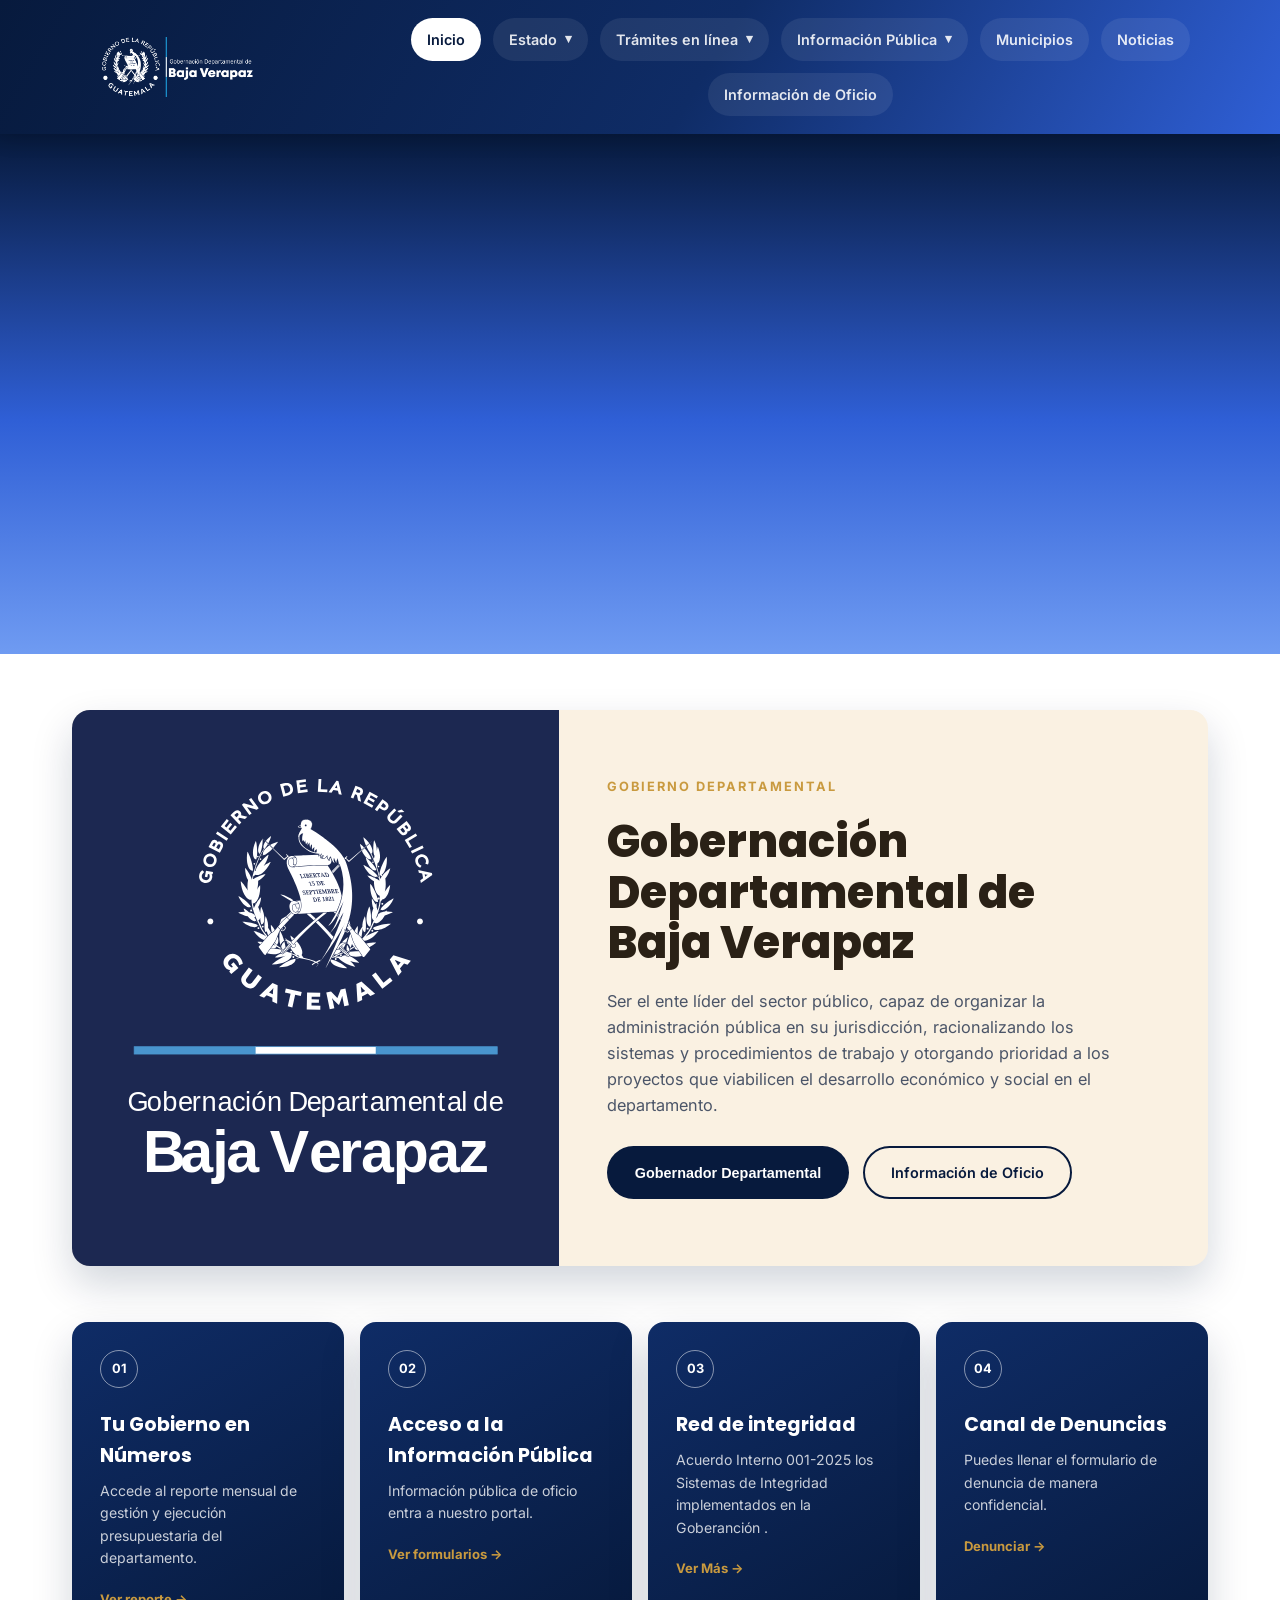
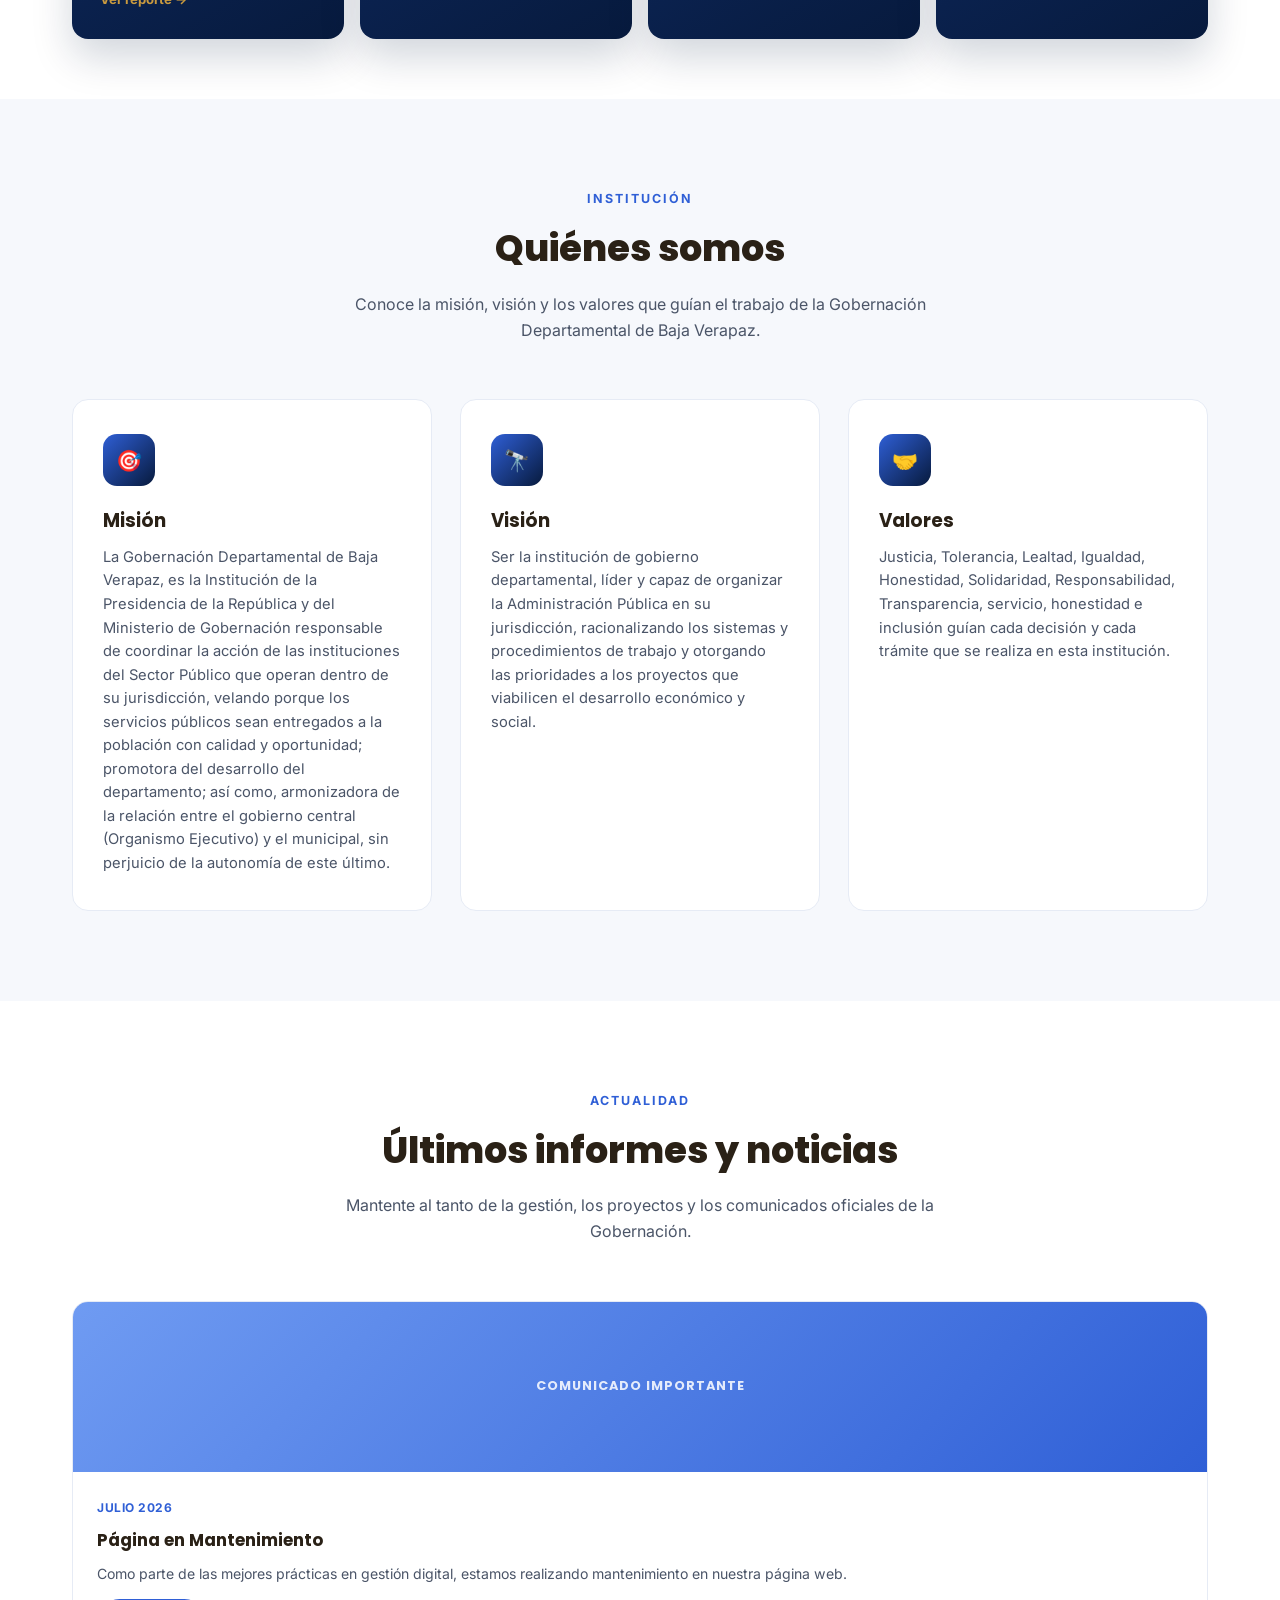
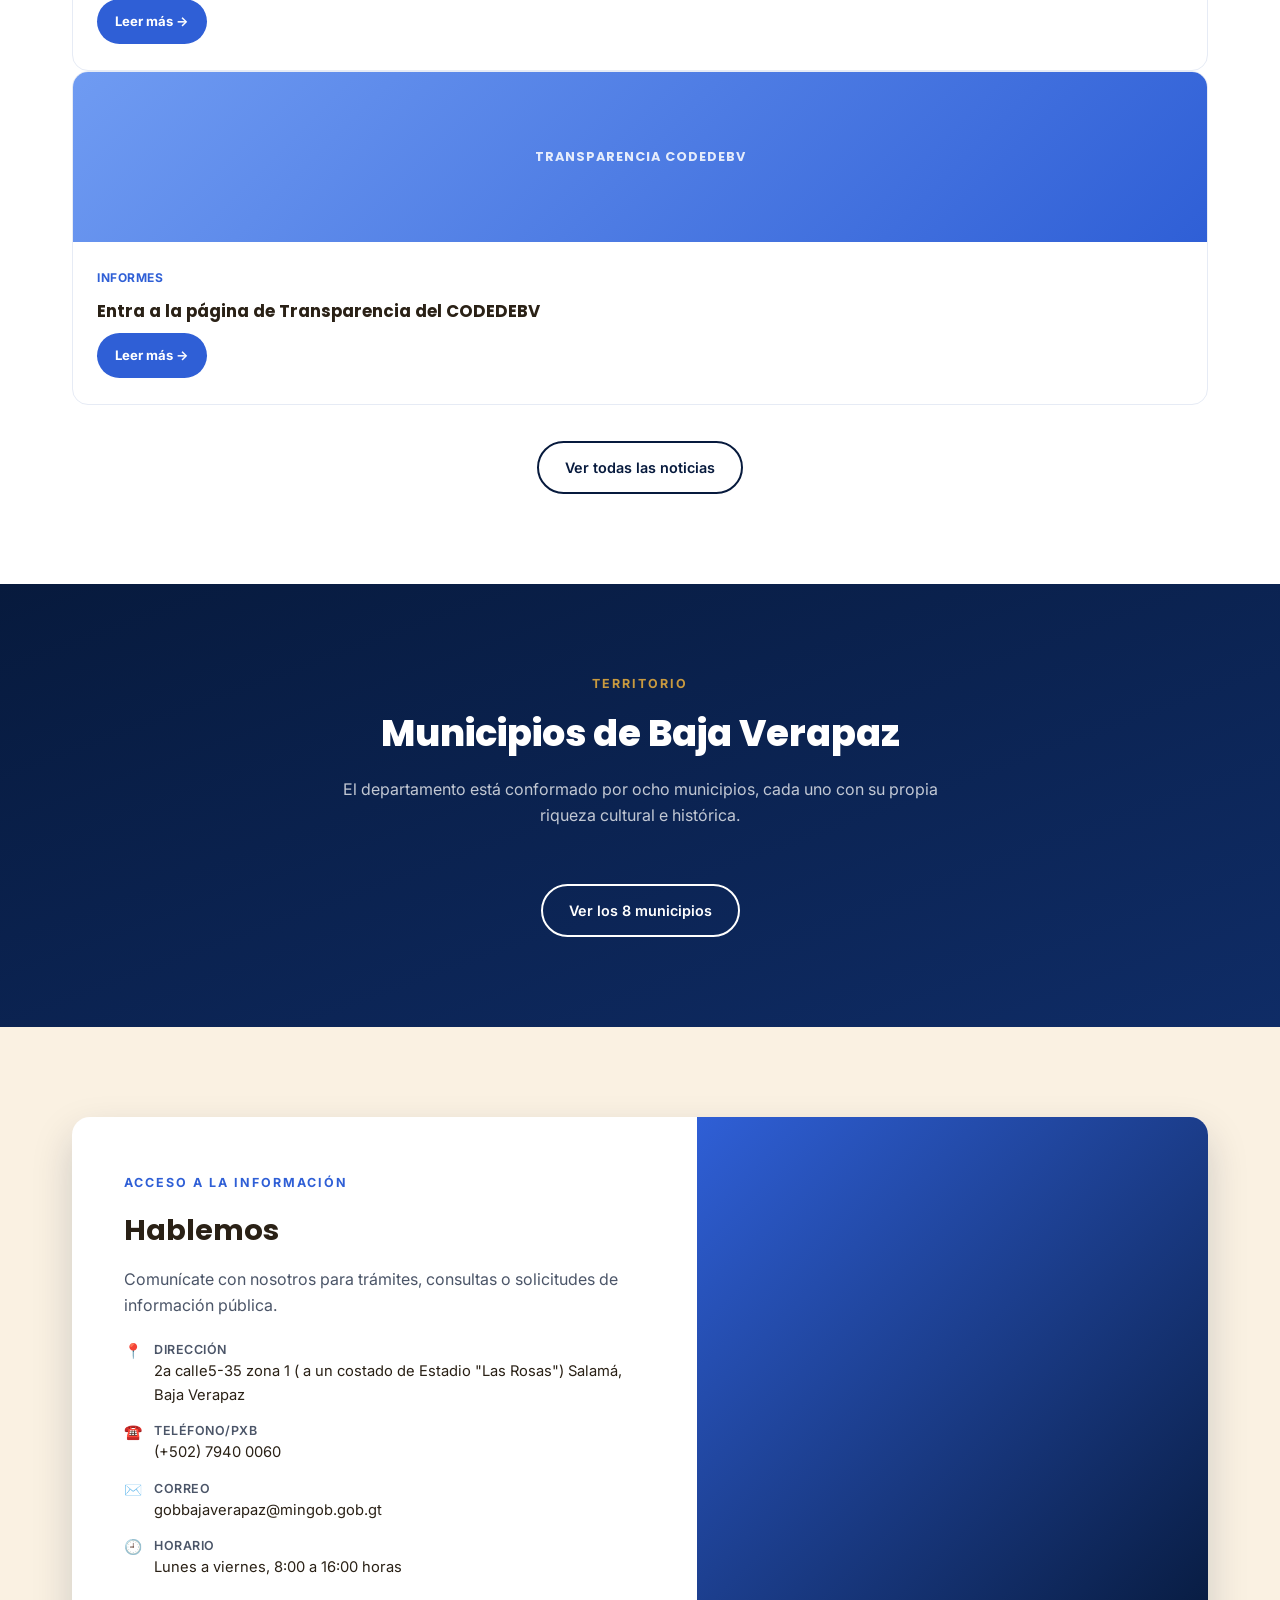
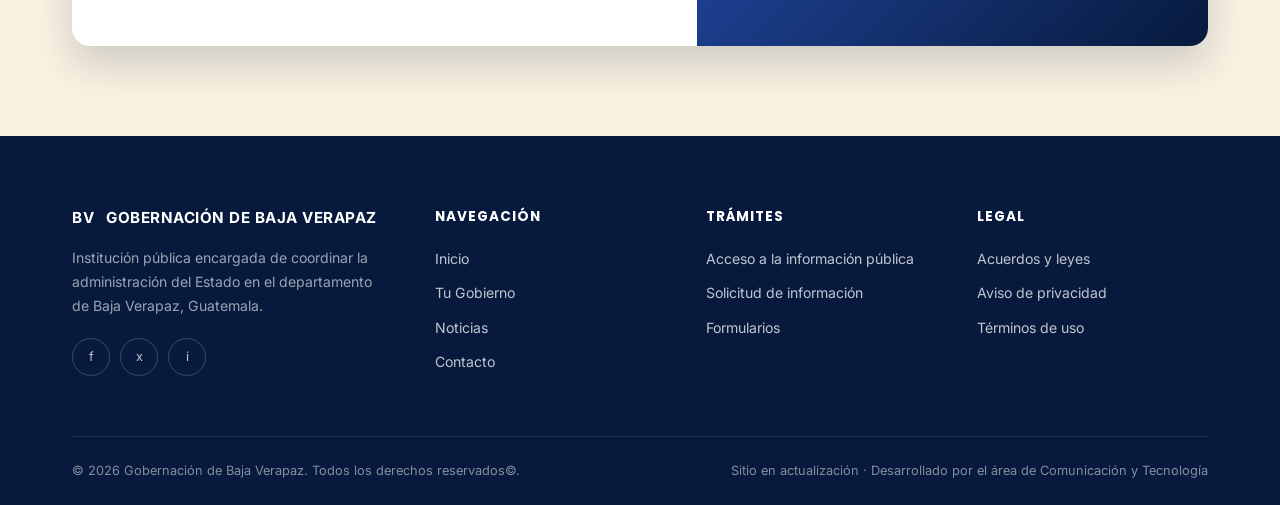
==== commit 40befd42: "logrea agregar modulos de vehiculos y el modal de como llenar un formulario para enviar una notifica" ====
--- a/index.html
+++ b/index.html
@@ -19,13 +19,24 @@
 <div id="navbar-container"></div>
  
 <!-- ===================== HERO ===================== -->
-<section class="hero-seccion" id="inicio">
+<section class="hero-fotos" id="inicio">
+  <div class="hero-fondo">
+    <div class="slide" style="background-image:url('/assets/images/RL.jpg')"></div>
+    <div class="slide" style="background-image:url('/assets/images/SJ.jpg')"></div>
+    <div class="slide" style="background-image:url('/assets/images/SANMIGEUL.jpg')"></div>
+    <div class="slide" style="background-image:url('/assets/images/PUR.jpg')"></div>
+    <div class="slide" style="background-image:url('/assets/images/CUB.jpg')"></div> 
+  </div>
+  <div class="hero-overlay"></div>
+</section>
+
+<!-- ===================== BLOQUE DE TEXTO / GOBERNACIÓN ===================== -->
+<section class="hero-info">
   <div class="hero-tarjeta">
     <div class="hero-grid">
  
       <div class="hero-imagen">
-        <!-- Reemplaza esta ruta por la imagen que subas en el Administrador de Archivos de cPanel -->
-        <img src="assets/images/logovfa.svg" alt="Vista aérea de Rabinal, Baja Verapaz" onerror="this.src='https://encrypted-tbn0.gstatic.com/images?q=tbn:ANd9GcTs_WPr6uTMZIfsHBcjTGuZBzZWeTkgZ8lJIA&s'">
+        <img src="assets/images/logovfa.svg" alt="Logo" onerror="this.src='https://encrypted-tbn0.gstatic.com/images?q=tbn:ANd9GcTs_WPr6uTMZIfsHBcjTGuZBzZWeTkgZ8lJIA&s'">
       </div>
  
       <div class="hero-texto">
@@ -45,7 +56,7 @@
 <!-- ===================== ACCESOS RÁPIDOS ===================== -->
 <div class="accesos-rapidos">
  
-  <a href="Pages/tableroelectronico.html" class="tarjeta-acceso">
+  <a href="pages/tableroelectronico.html" class="tarjeta-acceso">
     <span class="numero-tarjeta">01</span>
     <h3>Tu Gobierno en Números</h3>
     <p>Accede al reporte mensual de gestión y ejecución presupuestaria del departamento.</p>
@@ -62,7 +73,14 @@
   <a href="https://drive.google.com/drive/folders/19OQeYDBb1sj-sDQp2xRCdGKzDVLGIt5a?usp=sharing" class="tarjeta-acceso">
     <span class="numero-tarjeta">03</span>
     <h3>Red de integridad</h3>
-    <p>Resoluciones de los sistemas de integridad, llena el formulario de manera confidencial y da seguimiento a tu denuncia.</p>
+    <p>Acuerdo Interno 001-2025 los Sistemas de Integridad implementados en la Goberanción .</p>
+    <span class="enlace-tarjeta">Ver Más →</span>
+  </a>
+
+   <a href="/pages/denuncia.html" class="tarjeta-acceso">
+    <span class="numero-tarjeta">04</span>
+    <h3>Canal de Denuncias</h3>
+    <p>Puedes llenar el formulario de denuncia de manera confidencial.</p>
     <span class="enlace-tarjeta">Denunciar →</span>
   </a>
  
--- a/assets/css/styles.css
+++ b/assets/css/styles.css
@@ -258,19 +258,221 @@
     margin:5px 0;
     border-radius:3px;
   }
-
-  /* ===== HERO ===== */
-  .hero-seccion{
-    background:linear-gradient(180deg,var(--azul-oscuro) 0%,var(--azul-brillante) 55%,var(--azul-cielo) 100%);
-    padding:36px 0 90px;
+   .tramite-otro{
+    position:sticky;
+    top:24px;
+  }
+ 
+  .tramite-otro-tarjeta{
+    background:linear-gradient(160deg,var(--azul-oscuro) 0%,var(--azul-medio) 100%);
+    border-radius:var(--radio);
+    padding:40px 34px;
+    color:var(--blanco);
+    box-shadow:var(--sombra);
+    position:relative;
+    overflow:hidden;
+  }
+ 
+  /* detalle decorativo dorado, sutil, en la esquina */
+  .tramite-otro-tarjeta::before{
+    content:"";
+    position:absolute;
+    top:-60px;
+    right:-60px;
+    width:180px;
+    height:180px;
+    border-radius:50%;
+    background:radial-gradient(circle, rgba(201,154,63,.28) 0%, rgba(201,154,63,0) 70%);
+  }
+ 
+  .tramite-otro-icono{
+    display:inline-flex;
+    align-items:center;
+    justify-content:center;
+    width:56px;
+    height:56px;
+    font-size:1.6rem;
+    background:rgba(255,255,255,.08);
+    border:1px solid rgba(255,255,255,.16);
+    border-radius:14px;
+    margin-bottom:18px;
+  }
+ 
+  .tramite-otro-tarjeta .ojo{
+    color:var(--dorado);
+    display:block;
+    margin-bottom:10px;
+  }
+ 
+  .tramite-otro-tarjeta h3{
+    font-family:'Poppins',sans-serif;
+    font-size:1.5rem;
+    font-weight:700;
+    line-height:1.25;
+    margin-bottom:14px;
+  }
+ 
+  .tramite-otro-tarjeta p{
+    font-family:'Inter',sans-serif;
+    font-size:.98rem;
+    line-height:1.6;
+    color:rgba(255,255,255,.82);
+    margin-bottom:22px;
+  }
+ 
+  .tramite-otro-pasos{
+    list-style:none;
+    counter-reset:paso;
+    margin:0 0 30px;
+    padding:0;
+    display:flex;
+    flex-direction:column;
+    gap:12px;
+  }
+ 
+  .tramite-otro-pasos li{
+    counter-increment:paso;
+    display:flex;
+    align-items:flex-start;
+    gap:12px;
+    font-size:.92rem;
+    color:rgba(255,255,255,.82);
+    line-height:1.4;
+  }
+ 
+  .tramite-otro-pasos li::before{
+    content:counter(paso);
+    flex-shrink:0;
+    width:24px;
+    height:24px;
+    border-radius:50%;
+    background:rgba(201,154,63,.2);
+    border:1px solid var(--dorado);
+    color:var(--dorado);
+    font-family:'Poppins',sans-serif;
+    font-weight:700;
+    font-size:.78rem;
+    display:flex;
+    align-items:center;
+    justify-content:center;
+  }
+ 
+  /* ===== BOTÓN GRANDE: SOLICITAR TRÁMITE ===== */
+  .btn-solicitar-tramite{
+    width:100%;
+    display:flex;
+    align-items:center;
+    justify-content:center;
+    gap:10px;
+    background:var(--dorado);
+    color:var(--azul-oscuro);
+    font-family:'Poppins',sans-serif;
+    font-weight:700;
+    font-size:1.05rem;
+    border:none;
+    border-radius:14px;
+    padding:18px 24px;
+    cursor:pointer;
+    transition:transform .25s ease, box-shadow .25s ease, background .25s ease;
+    box-shadow:0 10px 24px rgba(201,154,63,.35);
+  }
+ 
+  .btn-solicitar-tramite svg{
+    transition:transform .25s ease;
+  }
+ 
+  .btn-solicitar-tramite:hover{
+    background:#e0b354;
+    transform:translateY(-3px);
+    box-shadow:0 16px 32px rgba(201,154,63,.45);
+  }
+ 
+  .btn-solicitar-tramite:hover svg{
+    transform:translateX(4px);
+  }
+ 
+  .btn-solicitar-tramite:active{
+    transform:translateY(0);
+    box-shadow:0 8px 18px rgba(201,154,63,.35);
+  }
+ 
+  .btn-solicitar-tramite:focus-visible{
+    outline:3px solid var(--azul-cielo);
+    outline-offset:3px;
+  }
+ 
+  @media (max-width:900px){
+    .grid-tramites{grid-template-columns:1fr;}
+    .tramite-otro{position:static;}
+  }
+
+
+ /* ===== HERO: banner de fotos (altura fija, sin contenido encima) ===== */
+  .hero-fotos{
+    position:relative;
+    overflow:hidden;
+    height:520px;
+    background:linear-gradient(180deg,var(--azul-oscuro) 0%,var(--azul-brillante) 55%,var(--azul-cielo) 100%); /* se ve mientras cargan las fotos, o si el JS falla */
+  }
+ 
+  /* Capa de las 5 fotos, una encima de otra, detrás de todo */
+  .hero-fondo{
+    position:absolute;
+    inset:0;
+    z-index:0;
+  }
+ 
+  .hero-fondo .slide{
+    position:absolute;
+    inset:0;
+    background-size:cover;
+    background-position:center;
+    opacity:0;
+    animation:crossfade-hero 25s infinite; /* 25s = 5 fotos x 5s cada una */
+  }
+ 
+  .hero-fondo .slide:nth-child(1){animation-delay:0s;}
+  .hero-fondo .slide:nth-child(2){animation-delay:5s;}
+  .hero-fondo .slide:nth-child(3){animation-delay:10s;}
+  .hero-fondo .slide:nth-child(4){animation-delay:15s;}
+  .hero-fondo .slide:nth-child(5){animation-delay:20s;}
+ 
+  @keyframes crossfade-hero{
+    0%   { opacity:0; }
+    4%   { opacity:1; }
+    20%  { opacity:1; }
+    24%  { opacity:0; }
+    100% { opacity:0; }
+  }
+ 
+  /* Repite tu mismo degradado de marca, pero semitransparente, ENCIMA
+     de las fotos: así las fotos quedan "teñidas" de tu azul institucional
+     en vez de verse como fotos sueltas sin relación con el resto del sitio */
+  .hero-overlay{
+    position:absolute;
+    inset:0;
+    z-index:1;
+   
+  }
+ 
+  /* Respeta a quienes activaron "reducir movimiento" en su sistema */
+  @media (prefers-reduced-motion: reduce){
+    .hero-fondo .slide{animation:none;opacity:0;}
+    .hero-fondo .slide:first-child{opacity:1;}
+  }
+ 
+  /* Sección del bloque de texto, en flujo normal debajo de las fotos */
+  .hero-info{
+    background:var(--blanco);
+    padding:56px 0;
   }
 
   .hero-tarjeta{
     max-width:1200px;
     margin:0 auto;
-    padding:0 32px;
-  }
-
+    padding:0 32px; 
+  }
+ 
   .hero-grid{
     display:grid;
     grid-template-columns:1.05fr 1.4fr;
@@ -279,22 +481,22 @@
     overflow:hidden;
     box-shadow:var(--sombra);
   }
-
+ 
   .hero-imagen{
     position:relative;
     min-height:400px;
   }
-
+ 
   .hero-imagen img{
     width:100%;height:100%;
     object-fit:cover;
     min-height:400px;
   }
-
+ 
   .hero-etiqueta{
     position:absolute;
     top:20px;left:20px;
-    background:rgba(7,26,61,.85);
+    background:rgba(178, 189, 210, 0.85);
     color:var(--blanco);
     padding:8px 16px;
     border-radius:8px;
@@ -304,18 +506,18 @@
     text-transform:uppercase;
     border-left:3px solid var(--dorado);
   }
-
+ 
   .hero-etiqueta span{display:block;font-size:.95rem;letter-spacing:0;margin-top:2px;}
-
+ 
   .hero-texto{
+    position: relative;
     padding:56px 56px 56px 48px;
     display:flex;
     flex-direction:column;
     justify-content:center;
-    text-align:justify;
     gap:20px;
   }
-
+ 
   .hero-texto .ojo{
     color:var(--dorado);
     font-weight:700;
@@ -323,27 +525,27 @@
     letter-spacing:2px;
     text-transform:uppercase;
   }
-
+ 
   .hero-texto h1{
     font-size:clamp(2rem,3.6vw,2.8rem);
     font-weight:800;
     line-height:1.12;
     color:var(--texto-oscuro);
   }
-
+ 
   .hero-texto p{
     color:var(--texto-gris);
     font-size:1.02rem;
     max-width:52ch;
   }
-
+ 
   .hero-botones{
     display:flex;
     gap:14px;
     margin-top:8px;
     flex-wrap:wrap;
   }
-
+ 
   .btn{
     display:inline-flex;
     align-items:center;
@@ -356,33 +558,32 @@
     border:2px solid transparent;
     cursor:pointer;
   }
-
+ 
   .btn-primario{
     background:var(--azul-oscuro);
     color:var(--blanco);
   }
   .btn-primario:hover{background:var(--azul-brillante);}
-
+ 
   .btn-secundario{
     border-color:var(--azul-oscuro);
     color:var(--azul-oscuro);
     background:transparent;
   }
   .btn-secundario:hover{background:var(--azul-oscuro);color:var(--blanco);}
+ 
 
   /* ===== TARJETAS DE ACCESO RAPIDO ===== */
   .accesos-rapidos{
     max-width:1200px;
-    margin:-58px auto 0;
+    margin:0 auto 60px;
     padding:0 32px;
     display:grid;
-    grid-template-columns:repeat(3,1fr);
-    gap:26px;
-    position:relative;
-    z-index:2;
-  }
-
-  .tarjeta-acceso{
+    grid-template-columns:repeat(4,1fr);
+    gap:16px;
+  }
+
+  .tarjeta-acceso{  
     background:linear-gradient(150deg,var(--azul-medio),var(--azul-oscuro));
     border-radius:16px;
     padding:28px;
@@ -774,10 +975,11 @@
   @media (max-width:960px){
     nav.menu-principal, .buscador{display:none;}
     .btn-menu-movil{display:block;}
+    .hero-fotos{height:260px;}
     .hero-grid{grid-template-columns:1fr;}
     .hero-imagen{min-height:260px;}
     .hero-texto{padding:40px 32px;}
-    .accesos-rapidos{grid-template-columns:1fr;margin-top:-40px;}
+    .accesos-rapidos{grid-template-columns:1fr;margin:0 auto 40px;}
     .grid-valores,.grid-noticias{grid-template-columns:1fr;}
     .grid-municipios{grid-template-columns:repeat(3,1fr);}
     .caja-contacto{grid-template-columns:1fr;}
@@ -1300,6 +1502,126 @@
   margin-bottom:40px;
   box-shadow:var(--sombra);
 }
+ 
+.carrusel-directorio{
+  overflow:hidden;
+  /* Difumina los bordes izquierdo/derecho para que el "corte"
+     de las tarjetas al entrar/salir se vea más elegante */
+  -webkit-mask-image:linear-gradient(90deg, transparent, #000 5%, #000 95%, transparent);
+  mask-image:linear-gradient(90deg, transparent, #000 5%, #000 95%, transparent);
+}
+ 
+.pista-carrusel{
+  display:flex;
+  gap:24px;
+  width:max-content;
+  animation:desplazar-carrusel 38s linear infinite;
+}
+ 
+/* Se pausa al pasar el mouse (desktop) o al tocar (móvil) */
+.carrusel-directorio:hover .pista-carrusel,
+.pista-carrusel.pausado{
+  animation-play-state:paused;
+}
+ 
+@keyframes desplazar-carrusel{
+  from{ transform:translateX(0); }
+  to{ transform:translateX(-50%); } /* -50% porque el set de tarjetas está duplicado */
+}
+ 
+.tarjeta-institucion{
+  flex:0 0 auto;
+  width:300px;
+  background:var(--blanco);
+  border:1px solid #e6ebf5;
+  border-radius:16px;
+  overflow:hidden;
+  box-shadow:0 10px 24px rgba(15,44,102,.06);
+  transition:transform .25s ease, box-shadow .25s ease;
+}
+ 
+.tarjeta-institucion:hover{
+  transform:translateY(-6px);
+  box-shadow:0 20px 36px rgba(15,44,102,.12);
+}
+ 
+.miniatura-institucion{
+  height:150px;
+  background-size:cover;
+  background-position:center;
+  background-color:#eef1f8;
+}
+ 
+.miniatura-institucion.sin-imagen{
+  display:flex;
+  align-items:center;
+  justify-content:center;
+}
+ 
+.miniatura-institucion.sin-imagen span{
+  color:var(--blanco);
+  font-family:"Poppins", sans-serif;
+  font-weight:800;
+  font-size:2.2rem;
+  letter-spacing:1px;
+  opacity:.9;
+}
+ 
+.contenido-institucion{
+  padding:20px 22px 22px;
+}
+ 
+.contenido-institucion h3{
+  font-size:1.02rem;
+  line-height:1.35;
+  color:var(--texto-oscuro);
+  margin-bottom:4px;
+  min-height:2.7em;
+}
+ 
+.subtitulo-institucion{
+  font-size:.82rem;
+  color:var(--azul-brillante);
+  margin-bottom:10px;
+}
+ 
+.dato-institucion{
+  display:flex;
+  gap:6px;
+  font-size:.82rem;
+  color:var(--texto-gris);
+  padding:9px 0;
+  border-top:1px solid #f0f2f8;
+  flex-wrap:wrap;
+}
+ 
+.dato-institucion .etiqueta-dato{
+  font-weight:700;
+  color:var(--texto-oscuro);
+  text-transform:uppercase;
+  font-size:.72rem;
+  letter-spacing:.4px;
+  flex-shrink:0;
+}
+ 
+.dato-institucion a{
+  color:var(--azul-brillante);
+  font-weight:600;
+}
+.dato-institucion a:hover{text-decoration:underline;}
+ 
+.categoria-institucion{
+  display:inline-flex;
+  align-items:center;
+  margin-top:14px;
+  padding-left:10px;
+  border-left:3px solid var(--dorado);
+  font-size:.72rem;
+  font-weight:700;
+  letter-spacing:.6px;
+  text-transform:uppercase;
+  color:var(--texto-oscuro);
+}
 
 
 @media (max-width:720px){
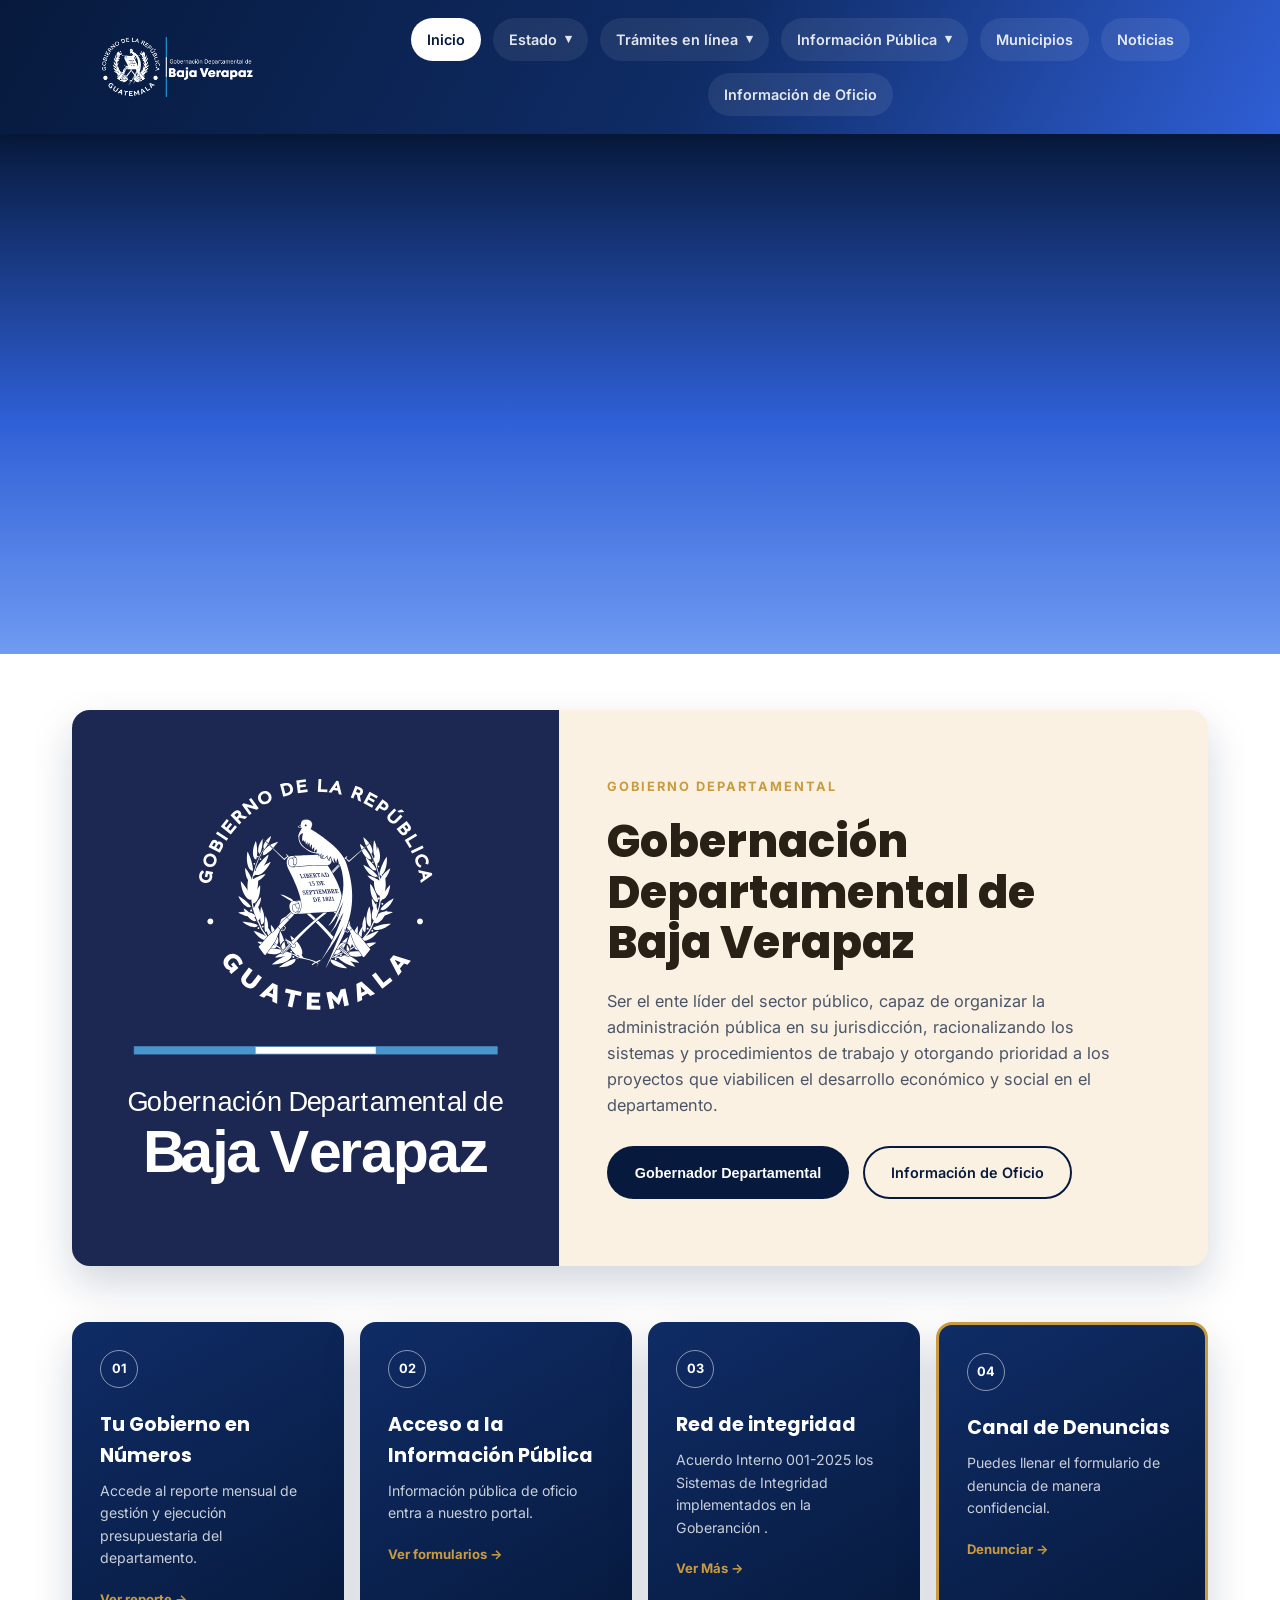
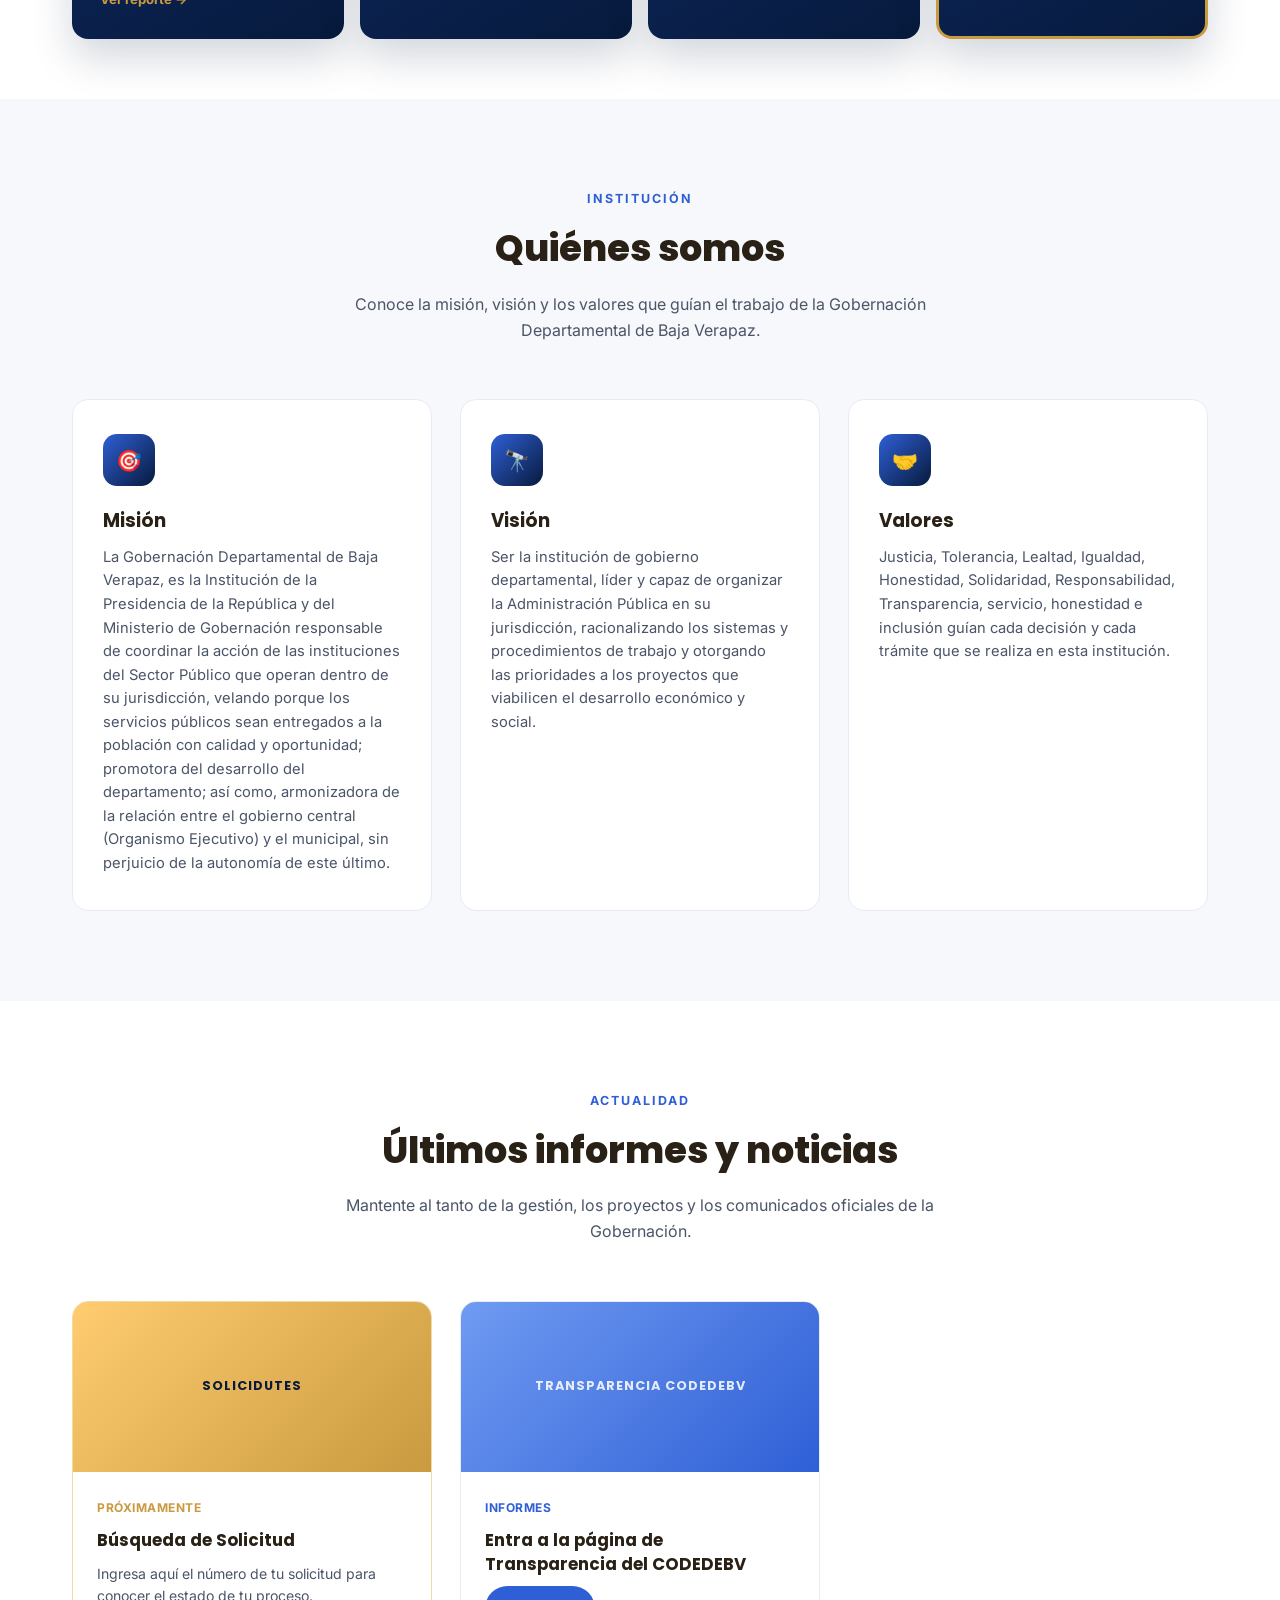
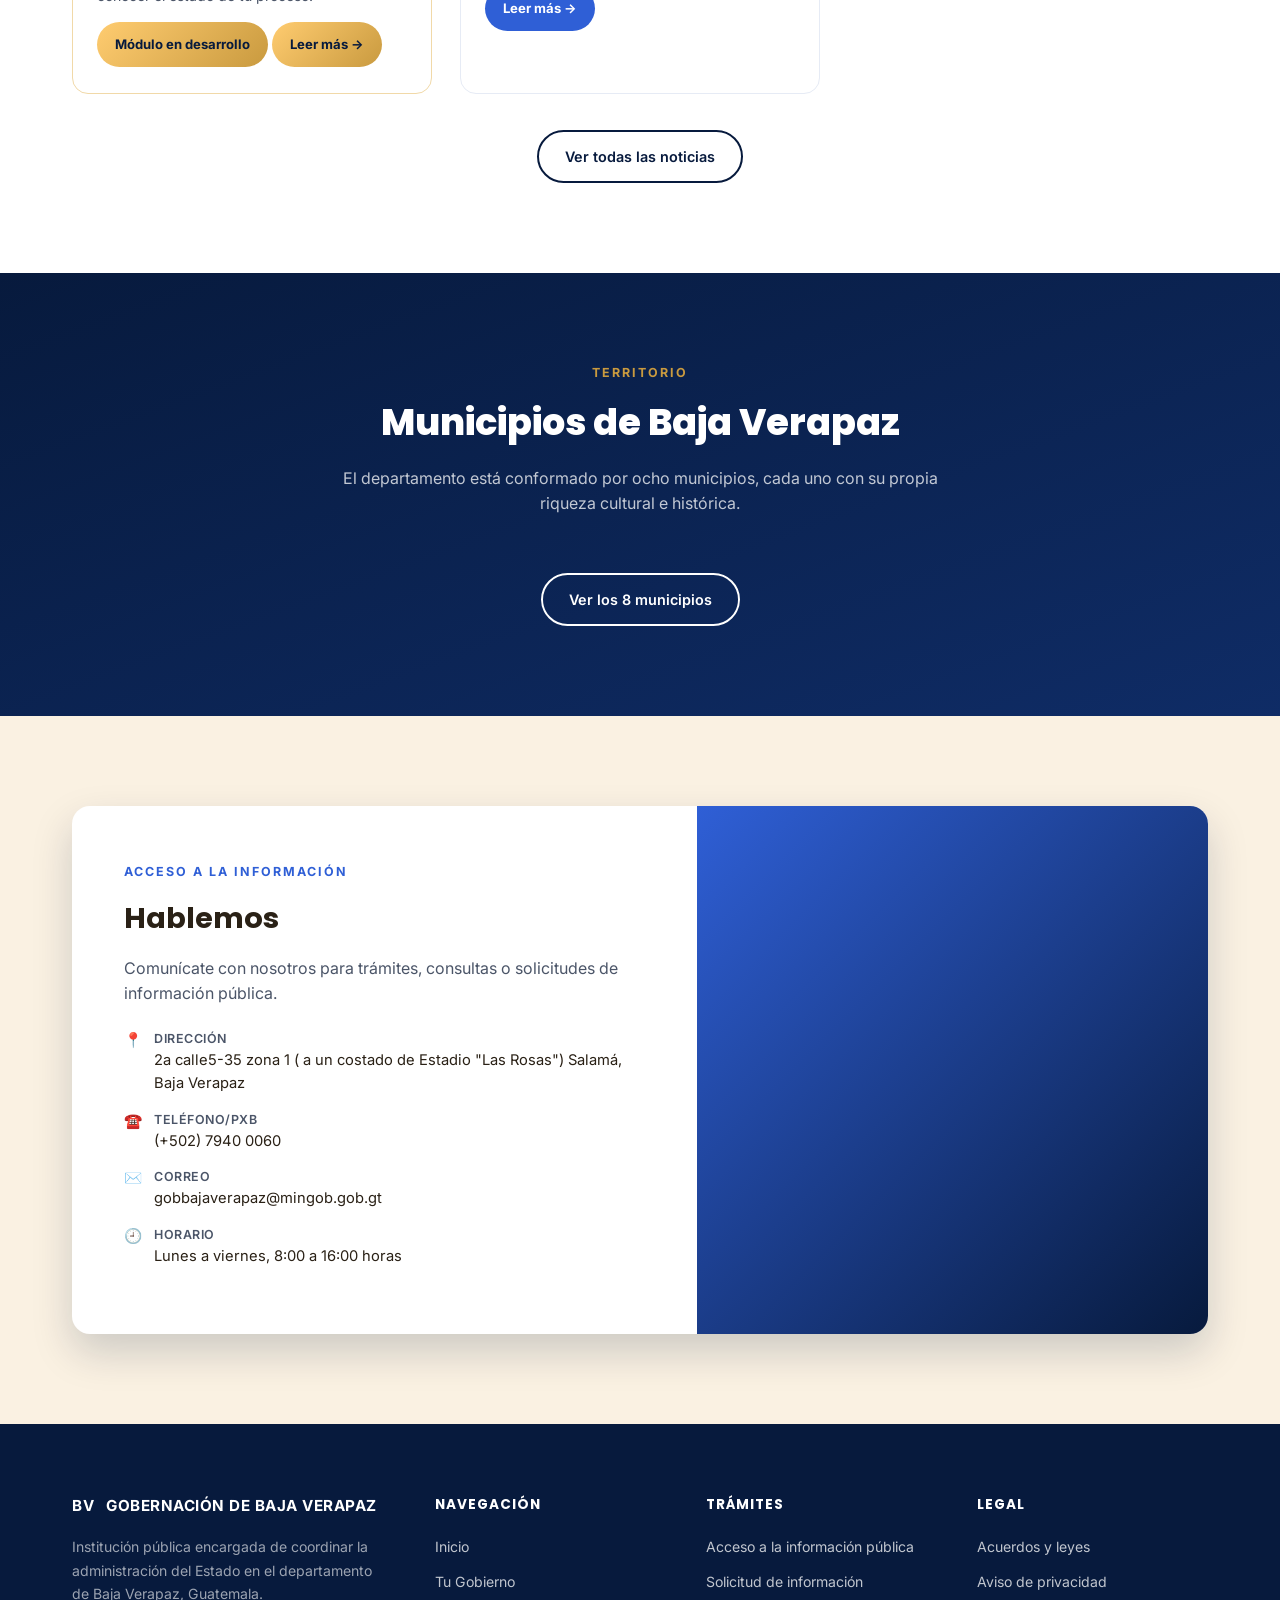
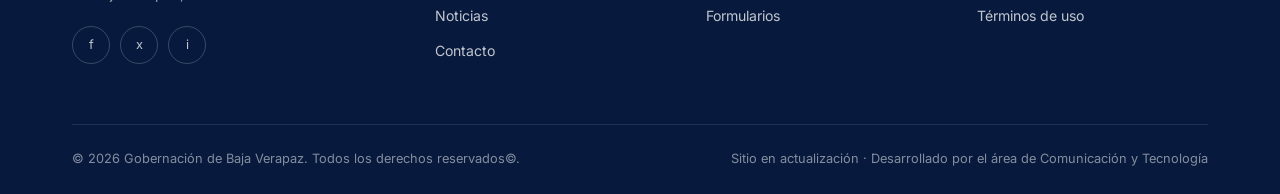
==== commit 3f6eef89: "arreglos en el fronedt" ====
--- a/index.html
+++ b/index.html
@@ -11,6 +11,7 @@
 <link href="https://fonts.googleapis.com/css2?family=Poppins:wght@400;500;600;700;800&family=Inter:wght@400;500;600&display=swap" rel="stylesheet">
  
 <link href="/assets/css/styles.css" rel="stylesheet">
+<link rel="preload" as="image" href="/assets/images/RL.webp">
 </head>
 <body>
  
@@ -21,14 +22,26 @@
 <!-- ===================== HERO ===================== -->
 <section class="hero-fotos" id="inicio">
   <div class="hero-fondo">
-    <div class="slide" style="background-image:url('/assets/images/RL.jpg')"></div>
-    <div class="slide" style="background-image:url('/assets/images/SJ.jpg')"></div>
-    <div class="slide" style="background-image:url('/assets/images/SANMIGEUL.jpg')"></div>
-    <div class="slide" style="background-image:url('/assets/images/PUR.jpg')"></div>
-    <div class="slide" style="background-image:url('/assets/images/CUB.jpg')"></div> 
+    <!-- La primera foto se carga de inmediato (es la que ve la persona al entrar).
+         Las demás se cargan poco a poco vía JS (ver más abajo) para no competir
+         por ancho de banda con la primera foto ni con el resto de la página. -->
+    <div class="slide" style="background-image:url('/assets/images/RL.webp')"></div>
+    <div class="slide" data-bg="/assets/images/SJ.webp"></div>
+    <div class="slide" data-bg="/assets/images/SANMIGEUL.webp"></div>
+    <div class="slide" data-bg="/assets/images/PUR.webp"></div>
+    <div class="slide" data-bg="/assets/images/CUB.webp"></div>
   </div>
   <div class="hero-overlay"></div>
 </section>
+<script>
+  // Carga diferida y escalonada de las fotos del carrusel: cada una se pide
+  // justo antes de que le toque su turno (coincide con animation-delay del CSS).
+  document.querySelectorAll('.hero-fondo .slide[data-bg]').forEach((slide, i) => {
+    setTimeout(() => {
+      slide.style.backgroundImage = `url('${slide.dataset.bg}')`;
+    }, i * 4000 + 800);
+  });
+</script>
 
 <!-- ===================== BLOQUE DE TEXTO / GOBERNACIÓN ===================== -->
 <section class="hero-info">
@@ -77,7 +90,7 @@
     <span class="enlace-tarjeta">Ver Más →</span>
   </a>
 
-   <a href="/pages/denuncia.html" class="tarjeta-acceso">
+   <a href="/pages/denuncia.html" class="tarjeta-acceso tarjeta-denuncia">
     <span class="numero-tarjeta">04</span>
     <h3>Canal de Denuncias</h3>
     <p>Puedes llenar el formulario de denuncia de manera confidencial.</p>
@@ -123,13 +136,15 @@
       <h2>Últimos informes y noticias</h2>
       <p>Mantente al tanto de la gestión, los proyectos y los comunicados oficiales de la Gobernación.</p>
     </div>
-    <article class="tarjeta-noticia">
-        <div class="miniatura">Comunicado Importante</div>
+    <div class="grid-noticias">
+      <article class="tarjeta-noticia tarjeta-noticia--nueva">
+        <div class="miniatura">SOLICIDUTES</div>
         <div class="contenido-noticia">
-          <span class="fecha-noticia">Julio 2026</span>
-          <h3>Página en Mantenimiento</h3>
-          <p>Como parte de las mejores prácticas en gestión digital, estamos realizando mantenimiento en nuestra página web.</p>
-          <a href="/pages/noticias.html" class="leer-mas">Leer más →</a>
+          <span class="fecha-noticia">Próximamente</span>
+          <h3>Búsqueda de Solicitud</h3>
+          <p>Ingresa aquí el número de tu solicitud para conocer el estado de tu proceso.</p>
+          <span class="leer-mas">Módulo en desarrollo</span>
+          <a href="https://www.2016.gobernacionbajaverapaz.gob.gt" class="leer-mas">Leer más →</a>
         </div>
       </article>
       <article class="tarjeta-noticia">
@@ -140,7 +155,6 @@
           <a href="/pages/trans-codede.html" class="leer-mas">Leer más →</a>
         </div>
       </article>
-      
     </div>
     
     <div style="text-align:center;margin-top:36px;">
@@ -213,12 +227,12 @@
  
     <div class="modal-imagen">
       <!-- Reemplaza esta ruta por la foto del gobernador que subas al Administrador de Archivos -->
-      <img src="/assets/images/03.jpg" alt="Fotografía del Gobernador de Baja Verapaz">
+      <img src="/assets/images/03.webp" alt="Fotografía del Gobernador de Baja Verapaz" loading="lazy">
     </div>
  
     <div class="modal-contenido">
       <span class="ojo">Autoridad departamental</span>
-      <h2>Msc. Ing. Agr. Mynor Alexande Chén Cúja</h2>
+      <h2>Msc. Ing. Agr. Mynor Alexander Chén Cúja</h2>
       <span class="cargo">Gobernador Departamental de Baja Verapaz</span>
       <p>Fue designado en el cargo por el presidente Dr. Bernardo Arévalo y asumió oficialmente sus funciones el 13 de febrero de 2025. Su gestión se enfoca en el desarrollo rural, la seguridad ciudadana.</p>
       <p>Desde el inicio de su mandato en la Gobernación Departamental de Baja Verapaz, ha impulsado una agenda de trabajo basada en la transparencia, la inclusión y el fortalecimiento de la infraestructura local</p>
--- a/assets/css/styles.css
+++ b/assets/css/styles.css
@@ -176,6 +176,17 @@
     display:none;
     z-index:200;
     white-space:nowrap;
+  }
+
+  /* Mantiene activo el hover al cruzar el espacio entre el enlace
+     principal y el menú desplegable. */
+  .submenu::before{
+    content:"";
+    position:absolute;
+    left:0;
+    right:0;
+    top:-8px;
+    height:8px;
   }
 
   .submenu li{
@@ -627,6 +638,42 @@
     color:var(--dorado);
   }
 
+  /* Tarjeta 04 (Canal de Denuncias): un leve movimiento constante para
+     llamar la atención sobre este acceso en particular. */
+  .tarjeta-acceso.tarjeta-denuncia{
+    border:3px solid var(--dorado);
+    animation:pulso-denuncia 2.4s ease-in-out infinite;
+  }
+
+  .tarjeta-acceso.tarjeta-denuncia .numero-tarjeta{
+    animation:rebote-denuncia 2.4s ease-in-out infinite;
+  }
+
+  .tarjeta-acceso.tarjeta-denuncia:hover{
+    animation-play-state:paused;
+  }
+
+  .tarjeta-acceso.tarjeta-denuncia:hover .numero-tarjeta{
+    animation-play-state:paused;
+  }
+
+  @keyframes pulso-denuncia{
+    0%,100%{ box-shadow:var(--sombra), 0 0 0 0 rgba(201,154,63,.55); }
+    50%{ box-shadow:var(--sombra), 0 0 0 12px rgba(201,154,63,0); }
+  }
+
+  @keyframes rebote-denuncia{
+    0%,100%{ transform:translateY(0); }
+    50%{ transform:translateY(-4px); }
+  }
+
+  @media (prefers-reduced-motion: reduce){
+    .tarjeta-acceso.tarjeta-denuncia,
+    .tarjeta-acceso.tarjeta-denuncia .numero-tarjeta{
+      animation:none;
+    }
+  }
+
   /* ===== SECCIONES GENERALES ===== */
   section{
     padding:90px 0;
@@ -738,6 +785,26 @@
   .tarjeta-noticia p{font-size:.88rem;color:var(--texto-gris);margin-bottom:14px;}
 
   .leer-mas{font-size:.82rem;font-weight:700;color:var(--azul-oscuro);}
+
+  /* Tarjeta del nuevo módulo "Búsqueda de Solicitud": colores más
+     llamativos (dorado/naranja) para diferenciarla de las demás noticias. */
+  .tarjeta-noticia--nueva{
+    border-color:#f1d9a8;
+  }
+
+  .tarjeta-noticia--nueva .miniatura{
+    background:linear-gradient(135deg,#ffcc70,var(--dorado));
+    color:var(--azul-oscuro);
+  }
+
+  .tarjeta-noticia--nueva .fecha-noticia{
+    color:var(--dorado);
+  }
+
+  .tarjeta-noticia--nueva .leer-mas{
+    background:linear-gradient(135deg,#ffcc70,var(--dorado));
+    color:var(--azul-oscuro);
+  }
 
   /* Municipios */
   .municipios{
@@ -1025,6 +1092,10 @@
     display:none;
   }
 
+  .menu-principal.open .submenu::before{
+    display:none;
+  }
+
   .menu-principal.open .menu-item.open > .submenu{
     display:block;
   }
@@ -1034,6 +1105,14 @@
     background:rgba(255,255,255,.04);
     border-radius:12px;
     margin-bottom:6px;
+    color:var(--blanco); /* antes heredaba var(--azul-oscuro) de ".submenu li a",
+                             texto oscuro sobre el fondo oscuro del menú móvil = invisible */
+  }
+
+  .menu-principal.open .submenu li a:hover,
+  .menu-principal.open .submenu li a:focus-visible{
+    background:rgba(255,255,255,.12);
+    color:var(--blanco);
   }
 
   .menu-principal.open .submenu-nested{
@@ -1162,6 +1241,7 @@
 /* =====================================================
    PÁGINA DE TRÁMITES: listado + detalle
 ===================================================== */
+
 .grid-tramites{
   display:grid;
   grid-template-columns:340px 1fr;
@@ -1295,13 +1375,21 @@
 
 .detalle-vacio{
   display:flex;
+  flex-direction:column;
   align-items:center;
   justify-content:center;
+  gap:12px;
   height:100%;
   min-height:380px;
   color:var(--texto-gris);
   font-size:.95rem;
   text-align:center;
+}
+
+.detalle-vacio .icono-vacio{
+  width:44px;
+  height:44px;
+  color:#c3cde0;
 }
 
 /* ---- Responsive ---- */
@@ -1310,7 +1398,8 @@
   .grid-transparencia{grid-template-columns:1fr;}
   .lista-tramites,
   .panel-historial{max-width:100%;margin:0;}
-  .lista-tramites{position:static;max-height:none;}
+  .lista-tramites,
+  .panel-historial{position:static;max-height:none;}
   .detalle-tramite{padding:20px 18px;}
 }
 
@@ -1334,14 +1423,34 @@
   border-radius:18px;
   box-shadow:0 8px 20px rgba(7,26,61,.08);
   padding:14px;
+  position:sticky;
+  top:100px;
+  max-height:calc(100vh - 130px);
+  overflow-y:auto;
 }
 
 .panel-historial h3{
+  display:flex;
+  align-items:center;
+  gap:8px;
   margin-bottom:14px;
   font-size:1rem;
   color:var(--texto-oscuro);
 }
 
+.panel-historial h3 .icono{
+  color:var(--azul-brillante);
+  flex-shrink:0;
+}
+
+/* Icono genérico usado en carpetas/calendario/botones */
+.icono{
+  width:18px;
+  height:18px;
+  flex-shrink:0;
+}
+
+/* ---- Carpetas por año ---- */
 .anio-card {
   border-radius:14px;
   background:#f4f8ff;
@@ -1362,6 +1471,13 @@
   cursor:pointer;
 }
 
+.anio-title-wrap{
+  display:flex;
+  align-items:center;
+  gap:9px;
+  color:var(--dorado);
+}
+
 .anio-title {
   display:block;
   font-size:.96rem;
@@ -1369,13 +1485,26 @@
   color:var(--texto-oscuro);
 }
 
+.anio-contador{
+  display:inline-flex;
+  align-items:center;
+  justify-content:center;
+  min-width:20px;
+  height:20px;
+  padding:0 6px;
+  border-radius:999px;
+  background:#e2e8f0;
+  color:var(--texto-gris);
+  font-size:.7rem;
+  font-weight:700;
+}
+
 .anio-subtitle {
   display:none;
 }
 
 .anio-chevron {
   color:var(--azul-brillante);
-  font-size:1rem;
   transition:transform .2s ease;
 }
 
@@ -1383,11 +1512,12 @@
   transform:rotate(180deg);
 }
 
+/* ---- Meses dentro de cada carpeta, estilo lista de calendario ---- */
 .meses-wrap {
   display:none;
-  flex-wrap:wrap;
-  gap:8px;
-  padding:0 14px 14px;
+  flex-direction:column;
+  gap:6px;
+  padding:2px 12px 14px;
   background:#eef3fb;
 }
 
@@ -1397,19 +1527,28 @@
 
 .mes-button {
   appearance:none;
+  display:flex;
+  align-items:center;
+  gap:10px;
+  width:100%;
   border:1px solid transparent;
-  border-radius:999px;
-  padding:8px 12px;
+  border-radius:10px;
+  padding:9px 12px;
   background:#fff;
   color:var(--texto-oscuro);
   cursor:pointer;
   font-family:inherit;
   font-size:.85rem;
+  text-align:left;
   transition:.2s ease, transform .2s ease;
 }
 
+.mes-button .icono{
+  color:var(--azul-brillante);
+}
+
 .mes-button:hover {
-  transform:translateY(-1px);
+  transform:translateX(2px);
   border-color:#cdd8ea;
 }
 
@@ -1417,6 +1556,11 @@
   background:linear-gradient(135deg,var(--azul-brillante),var(--azul-medio));
   color:var(--blanco);
   border-color:transparent;
+  box-shadow:0 6px 14px rgba(15,44,102,.18);
+}
+
+.mes-button.activo .icono{
+  color:var(--blanco);
 }
 
 .sin-informes {
@@ -1426,6 +1570,12 @@
   color:#6b7280;
   background:#fff;
   border-radius:18px;
+}
+
+.columna-informe{
+  width:100%;
+  display:flex;
+  flex-direction:column;
 }
 
 .detalle-tramite{
@@ -1439,7 +1589,12 @@
 }
 
 .tarjeta-oficio{
-  background:var(--blanco);
+  display:flex;
+  flex-wrap:wrap;
+  align-items:center;
+  justify-content:space-between;
+  gap:14px;
+  background:#f6f8fc;
   border:1px solid #e6ebf5;
   border-radius:14px;
   padding:14px 16px;
@@ -1448,6 +1603,21 @@
 
 .tarjeta-oficio.acciones-simples{
   border-left:none;
+}
+
+.tarjeta-oficio .mes-activo{
+  display:flex;
+  align-items:center;
+  gap:9px;
+  font-weight:700;
+  font-size:1rem;
+  color:var(--texto-oscuro);
+}
+
+.tarjeta-oficio .mes-activo .icono{
+  color:var(--azul-brillante);
+  width:20px;
+  height:20px;
 }
 
 .tarjeta-oficio .acciones-oficio{
@@ -1457,17 +1627,6 @@
   justify-content:flex-start;
 }
 
-.btn-pdf{
-  display:inline-flex;
-  align-items:center;
-  justify-content:center;
-  gap:8px;
-  padding:10px 16px;
-  border-radius:30px;
-  font-weight:600;
-  font-size:.88rem;
-  white-space:nowrap;
-}
 .btn-pdf{
   display:inline-flex;
   align-items:center;
@@ -1478,6 +1637,10 @@
   font-weight:600;
   font-size:.86rem;
   white-space:nowrap;
+  transition:.2s ease, transform .2s ease;
+}
+.btn-pdf:hover{
+  transform:translateY(-1px);
 }
 .btn-pdf.ver{
   background:var(--azul-medio);
@@ -1502,7 +1665,14 @@
   margin-bottom:40px;
   box-shadow:var(--sombra);
 }
- 
+
+/* Se declara después de .grid-transparencia para ganar la cascada
+   en pantallas angostas (misma especificidad, mismo archivo) */
+@media (max-width:900px){
+  .grid-transparencia{grid-template-columns:1fr;}
+  .panel-historial{position:static;max-height:none;}
+}
+
 .carrusel-directorio{
   overflow:hidden;
   /* Difumina los bordes izquierdo/derecho para que el "corte"
@@ -1625,7 +1795,8 @@
 
 
 @media (max-width:720px){
-  .tarjeta-oficio{grid-template-columns:1fr;}
-  .tarjeta-oficio dl{grid-template-columns:120px 1fr;}
+  .tarjeta-oficio{flex-direction:column;align-items:stretch;}
+  .tarjeta-oficio .acciones-oficio{justify-content:stretch;}
+  .tarjeta-oficio .acciones-oficio .btn-pdf{flex:1;}
   .visor-pdf{height:70vh;min-height:420px;}
-}+}
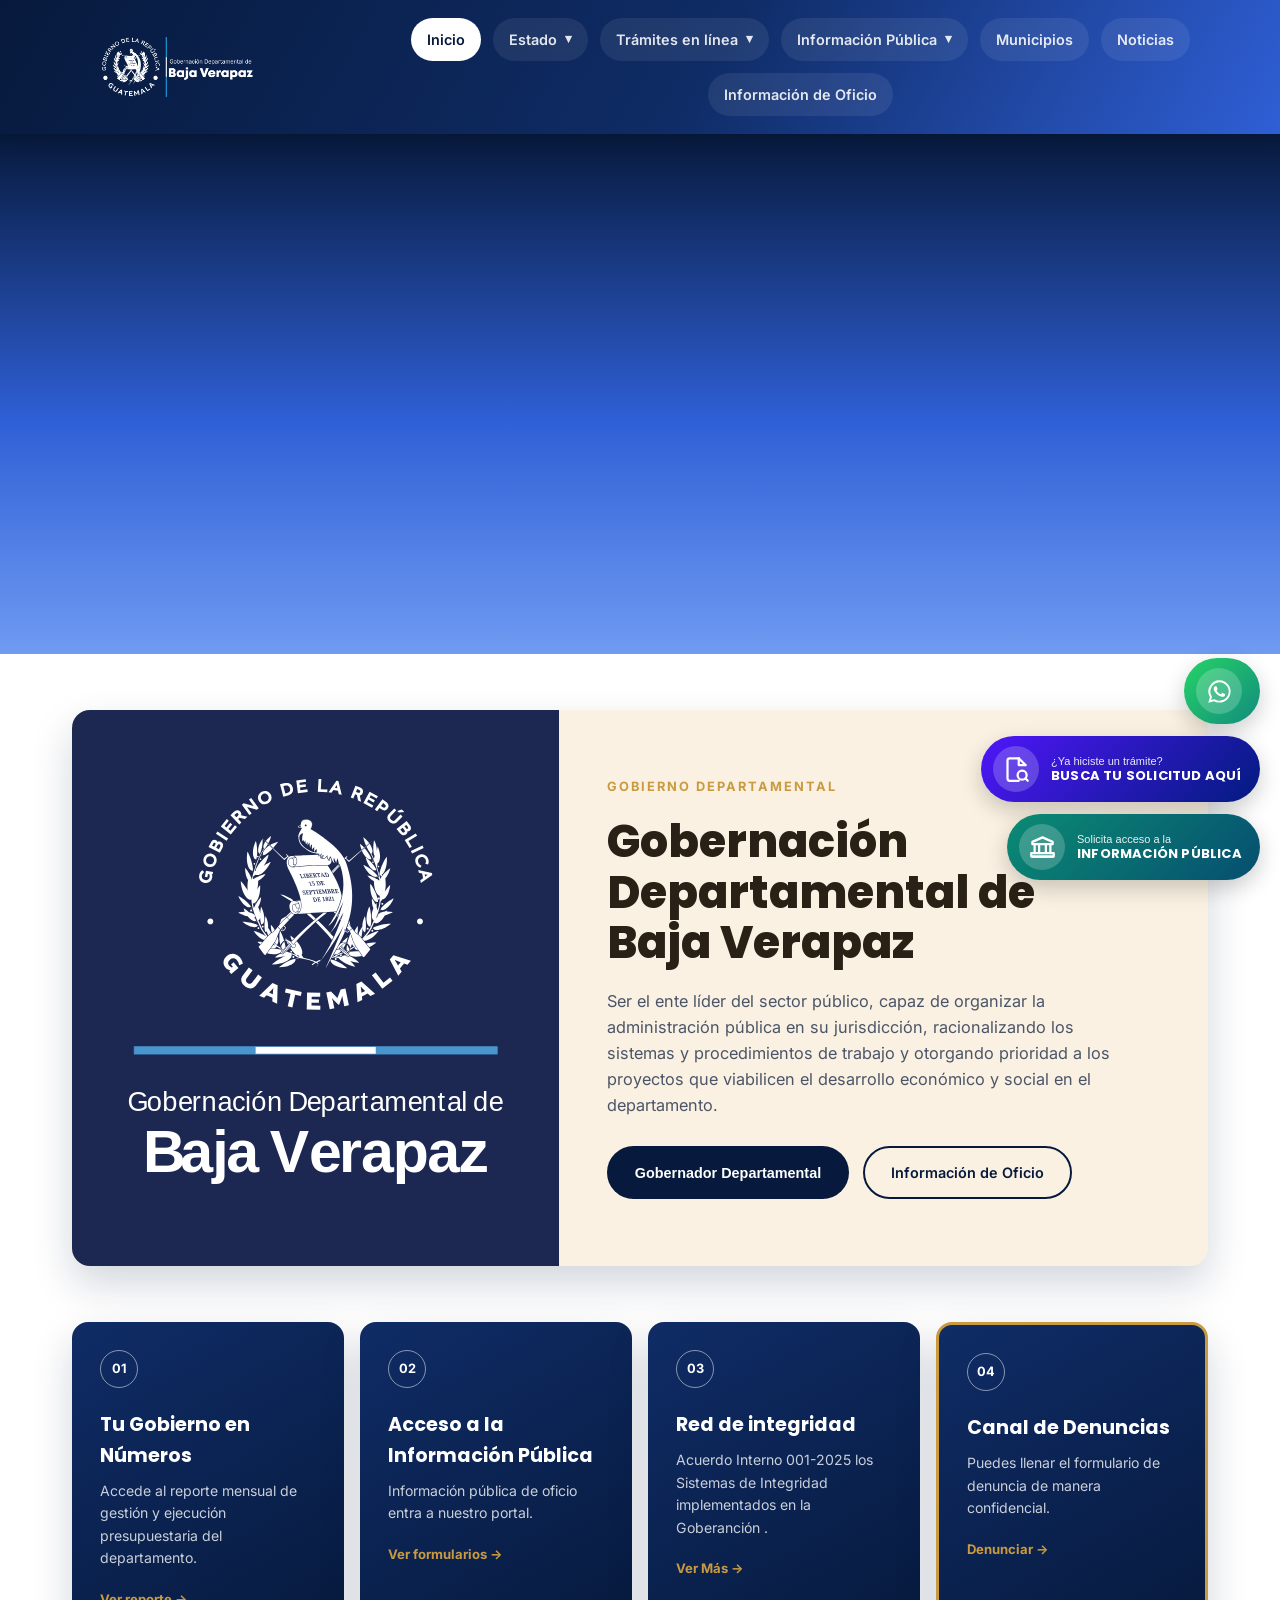
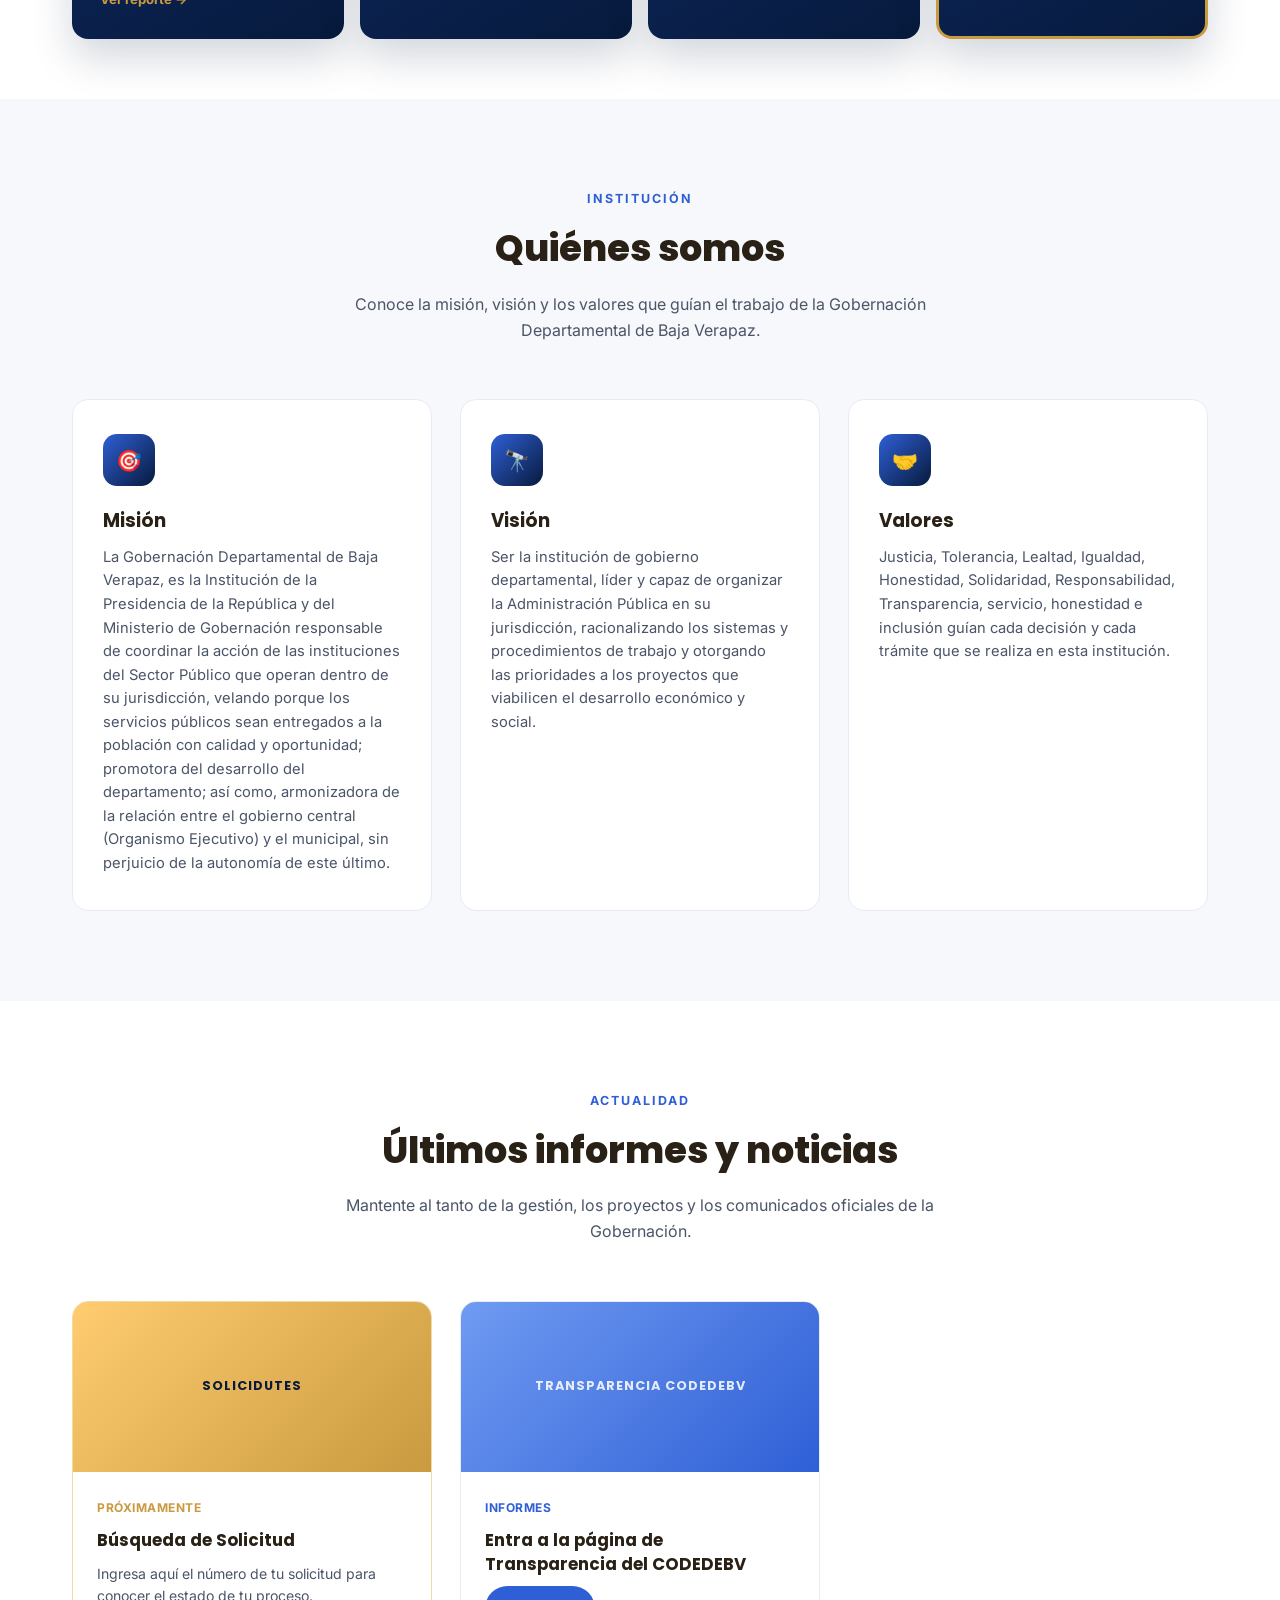
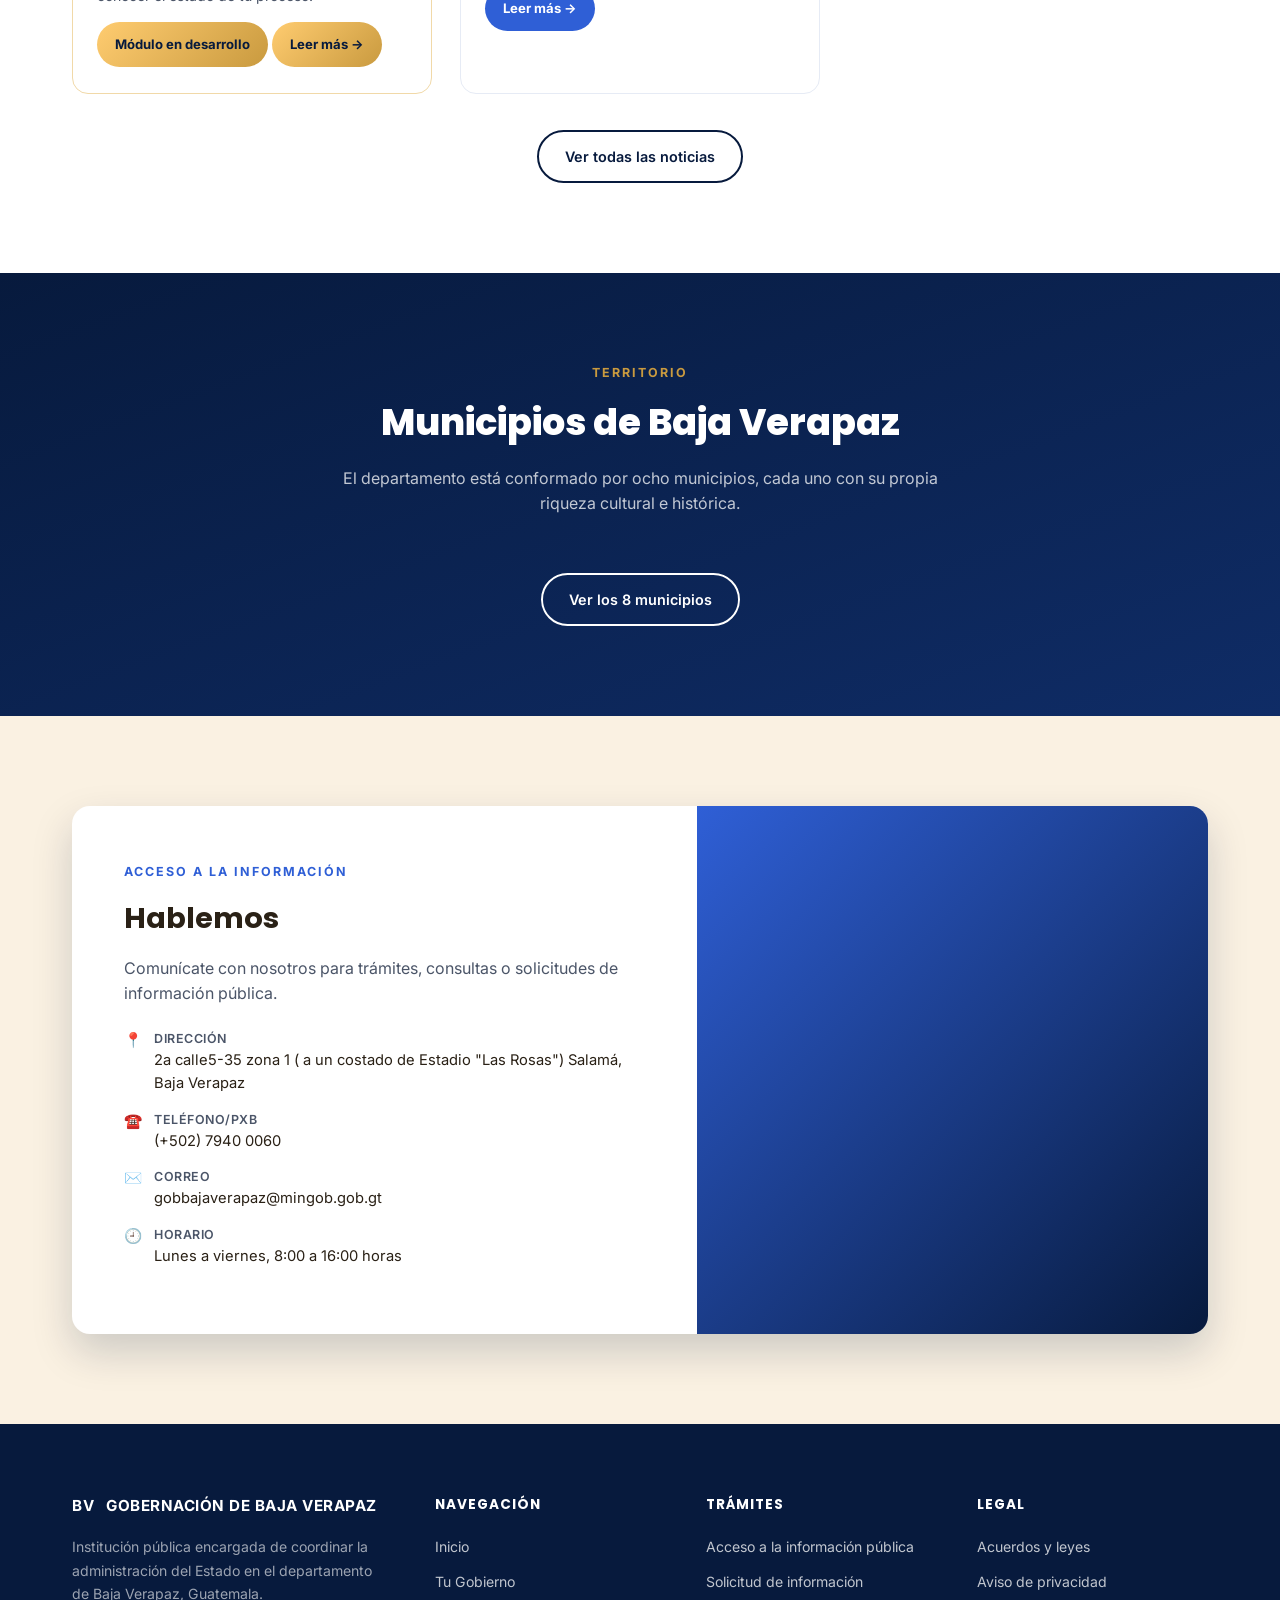
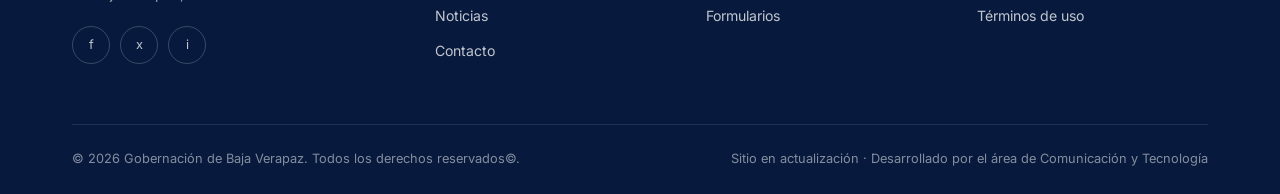
==== commit 15cf098a: "agregue los botones de acceso a la informacion publica tambien como el des solicitudes solo eh modif" ====
--- a/index.html
+++ b/index.html
@@ -243,7 +243,82 @@
 <!-- ===================== FOOTER ===================== -->
 <!-- El footer se inyecta aquí vía fetch, ver assets/js/main.js -->
 <div id="footer-container"></div>
- 
+
+ 
+<!-- BOTONES FLOTANTES DE SERVICIOS -->
+<div class="botones-flotantes">
+
+  <a href="https://wa.me/50277254594"
+     id="btn-whatsapp"
+     class="btn-solicitud btn-whatsapp"
+     target="_blank"
+     rel="noopener noreferrer"
+     aria-label="Contactar por WhatsApp">
+
+    <span class="btn-solicitud__icono">
+      <svg xmlns="http://www.w3.org/2000/svg"
+           width="28" height="28" viewBox="0 0 24 24"
+           fill="currentColor" aria-hidden="true">
+        <path d="M12.04 2a9.93 9.93 0 0 0-8.52 15.04L2 22l5.12-1.34A9.94 9.94 0 1 0 12.04 2Zm0 18.16a8.18 8.18 0 0 1-4.17-1.14l-.3-.18-3.04.8.81-2.97-.2-.31a8.17 8.17 0 1 1 6.9 3.8Zm4.49-6.12c-.25-.13-1.48-.73-1.71-.81-.23-.08-.4-.13-.56.13-.17.25-.65.81-.79.98-.15.17-.29.19-.54.06-.25-.13-1.06-.39-2.02-1.25-.75-.67-1.26-1.5-1.41-1.75-.15-.25-.02-.39.11-.52.12-.11.25-.29.38-.44.12-.15.16-.25.25-.42.08-.17.04-.31-.02-.44-.06-.13-.56-1.36-.77-1.86-.2-.49-.41-.42-.56-.43h-.48c-.17 0-.44.06-.67.31-.23.25-.88.86-.88 2.09 0 1.23.9 2.42 1.02 2.59.13.17 1.77 2.7 4.28 3.79.6.26 1.07.42 1.44.54.61.19 1.16.16 1.6.1.49-.07 1.48-.61 1.69-1.2.21-.59.21-1.1.15-1.2-.06-.1-.23-.17-.48-.29Z"/>
+      </svg>
+    </span>
+
+  <!-- BOTÓN 1: CONSULTA DE TRÁMITES -->
+  <a href="https://www.2016.gobernacionbajaverapaz.gob.gt/"
+     id="btn-consulta"
+     class="btn-solicitud btn-solicitud--consulta"
+     aria-label="Buscar mi solicitud de trámite">
+
+    <span class="btn-solicitud__icono">
+      <svg xmlns="http://www.w3.org/2000/svg"
+           width="28" height="28" viewBox="0 0 24 24"
+           fill="none" stroke="currentColor"
+           stroke-width="2" stroke-linecap="round"
+           stroke-linejoin="round" aria-hidden="true">
+        <path d="M14 2H6a2 2 0 0 0-2 2v16a2 2 0 0 0 2 2h8"/>
+        <path d="M14 2v6h6"/>
+        <path d="M14 2l6 6"/>
+        <circle cx="17" cy="17" r="4"/>
+        <path d="m20 20 2 2"/>
+      </svg>
+    </span>
+
+    <span class="btn-solicitud__texto">
+      <small>¿Ya hiciste un trámite?</small>
+      <strong>BUSCA TU SOLICITUD AQUÍ</strong>
+    </span>
+  </a>
+
+  <!-- BOTÓN 2: ACCESO A LA INFORMACIÓN PÚBLICA -->
+  <a href="https://www.gobernacionbajaverapaz.gob.gt/pages/tramites.html#tramite-3"
+     id="btn-informacion-publica"
+     class="btn-solicitud btn-solicitud--informacion"
+     aria-label="Solicitar acceso a la información pública">
+
+    <span class="btn-solicitud__icono">
+      <svg xmlns="http://www.w3.org/2000/svg"
+           width="28" height="28" viewBox="0 0 24 24"
+           fill="none" stroke="currentColor"
+           stroke-width="2" stroke-linecap="round"
+           stroke-linejoin="round" aria-hidden="true">
+        <path d="M12 3 3 7v2h18V7l-9-4Z"/>
+        <path d="M5 9v8"/>
+        <path d="M9 9v8"/>
+        <path d="M15 9v8"/>
+        <path d="M19 9v8"/>
+        <path d="M3 20h18"/>
+        <path d="M2 17h20v3H2z"/>
+      </svg>
+    </span>
+
+    <span class="btn-solicitud__texto">
+      <small>Solicita acceso a la</small>
+      <strong>INFORMACIÓN PÚBLICA</strong>
+    </span>
+  </a>
+
+</div>
+
  
 <script src="/assets/js/main.js"></script>
 <script src="/assets/js/modals.js"></script>
--- a/assets/css/styles.css
+++ b/assets/css/styles.css
@@ -1800,3 +1800,404 @@
   .tarjeta-oficio .acciones-oficio .btn-pdf{flex:1;}
   .visor-pdf{height:70vh;min-height:420px;}
 }
+
+
+/* =========================================================
+   1. CONTENEDOR DE LOS TRES BOTONES FLOTANTES
+   ========================================================= */
+
+.botones-flotantes {
+  position: fixed;
+  right: 20px;
+  bottom: 20px;
+  z-index: 900;
+
+  display: flex;
+  flex-direction: column;
+  align-items: flex-end;
+  justify-content: flex-end;
+  gap: 12px;
+
+  width: max-content;
+  max-width: calc(100vw - 32px);
+}
+
+
+/* =========================================================
+   2. ESTILO GENERAL DE LOS BOTONES
+   ========================================================= */
+
+.btn-solicitud {
+  --sol-color-1: #388700;
+  --sol-color-2: #006d14;
+
+  box-sizing: border-box;
+  display: flex;
+  flex: 0 0 auto;
+  align-items: center;
+  justify-content: flex-start;
+  gap: 12px;
+
+  width: max-content;
+  max-width: calc(100vw - 32px);
+  min-width: 0;
+  height: 66px;
+
+  padding: 10px 18px 10px 12px;
+  border: none;
+  border-radius: 999px;
+  overflow: hidden;
+
+  background: linear-gradient(
+    135deg,
+    var(--sol-color-1),
+    var(--sol-color-2)
+  );
+
+  color: #ffffff;
+  text-decoration: none;
+  font-family: 'Poppins', sans-serif;
+
+  box-shadow: 0 8px 22px rgba(0, 0, 0, 0.20);
+
+  transition:
+    width 0.35s ease,
+    height 0.35s ease,
+    padding 0.35s ease,
+    gap 0.35s ease,
+    transform 0.25s ease,
+    box-shadow 0.25s ease;
+
+  animation:
+    sol-entrada 0.7s cubic-bezier(.2, .9, .3, 1.2) both,
+    sol-pulso 2.2s ease-in-out 1s infinite;
+}
+
+
+/* =========================================================
+   3. COLORES INDIVIDUALES
+   ========================================================= */
+
+/* WhatsApp */
+.btn-whatsapp {
+  --sol-color-1: #25D366;
+  --sol-color-2: #128C7E;
+}
+
+/* Solicitud de información pública */
+.btn-solicitud--informacion {
+  --sol-color-1: #0b8b73;
+  --sol-color-2: #064e70;
+}
+
+/* Consulta de trámites */
+.btn-solicitud--consulta {
+  --sol-color-1: #4f16f9;
+  --sol-color-2: #021b7e;
+}
+
+
+/* =========================================================
+   4. EFECTOS HOVER Y ACCESIBILIDAD DEL FOCO
+   ========================================================= */
+
+.btn-solicitud:hover {
+  transform: translateY(-3px);
+  box-shadow: 0 12px 28px rgba(0, 0, 0, 0.28);
+}
+
+.btn-solicitud:focus-visible {
+  outline: 3px solid #f59e0b;
+  outline-offset: 4px;
+}
+
+
+/* =========================================================
+   5. ICONOS
+   ========================================================= */
+
+.btn-solicitud__icono {
+  box-sizing: border-box;
+
+  display: grid;
+  flex: 0 0 46px;
+  place-items: center;
+
+  width: 46px;
+  height: 46px;
+  margin: 0;
+
+  border-radius: 50%;
+  background: rgba(255, 255, 255, 0.20);
+
+  color: #ffffff;
+
+  animation: sol-vaiven 2.6s ease-in-out infinite;
+}
+
+.btn-solicitud__icono svg {
+  display: block;
+  flex: 0 0 auto;
+
+  width: 27px;
+  height: 27px;
+}
+
+
+/* =========================================================
+   6. TEXTOS DE LOS BOTONES
+   ========================================================= */
+
+.btn-solicitud__texto {
+  display: flex;
+  flex: 0 1 auto;
+  flex-direction: column;
+
+  min-width: 0;
+  max-width: 300px;
+
+  overflow: hidden;
+  white-space: nowrap;
+  line-height: 1.2;
+
+  opacity: 1;
+  visibility: visible;
+
+  transition:
+    max-width 0.3s ease,
+    opacity 0.2s ease,
+    visibility 0.2s ease;
+}
+
+.btn-solicitud__texto small {
+  font-size: 11px;
+  font-weight: 500;
+  opacity: 0.9;
+}
+
+.btn-solicitud__texto strong {
+  font-size: 13px;
+  font-weight: 700;
+  letter-spacing: 0.2px;
+}
+
+
+/* =========================================================
+   7. ESTADO COMPACTO: CÍRCULOS CON SOLO EL ICONO
+   ========================================================= */
+
+.botones-flotantes .btn-solicitud.compacto {
+  display: flex;
+  flex: 0 0 56px;
+  align-items: center;
+  justify-content: center;
+  gap: 0;
+
+  width: 56px;
+  min-width: 56px;
+  max-width: 56px;
+
+  height: 56px;
+  min-height: 56px;
+  max-height: 56px;
+
+  padding: 5px;
+  border-radius: 50%;
+  overflow: hidden;
+}
+
+/* El icono permanece centrado dentro del círculo */
+.botones-flotantes .btn-solicitud.compacto
+.btn-solicitud__icono {
+  flex: 0 0 46px;
+
+  width: 46px;
+  min-width: 46px;
+  height: 46px;
+  min-height: 46px;
+
+  margin: 0;
+}
+
+/* Ocultar el texto sin alterar la forma circular */
+.botones-flotantes .btn-solicitud.compacto
+.btn-solicitud__texto {
+  flex: 0 0 0;
+
+  width: 0;
+  max-width: 0;
+  min-width: 0;
+
+  padding: 0;
+  margin: 0;
+
+  opacity: 0;
+  visibility: hidden;
+  pointer-events: none;
+  overflow: hidden;
+}
+
+
+/* =========================================================
+   8. ANIMACIONES
+   ========================================================= */
+
+/* Entrada inicial */
+@keyframes sol-entrada {
+  from {
+    opacity: 0;
+    transform: translateY(30px) scale(0.9);
+  }
+
+  to {
+    opacity: 1;
+    transform: translateY(0) scale(1);
+  }
+}
+
+/* Pulso de sombra */
+@keyframes sol-pulso {
+  0%, 100% {
+    box-shadow: 0 8px 22px rgba(0, 0, 0, 0.20);
+  }
+
+  50% {
+    box-shadow: 0 8px 26px rgba(79, 22, 249, 0.30);
+  }
+}
+
+/* Movimiento suave del icono */
+@keyframes sol-vaiven {
+  0%, 100% {
+    transform: rotate(0);
+  }
+
+  25% {
+    transform: rotate(-8deg);
+  }
+
+  75% {
+    transform: rotate(8deg);
+  }
+}
+
+
+/* =========================================================
+   9. EFECTOS PARA COMPUTADORAS CON CURSOR
+   ========================================================= */
+
+@media (hover: hover) and (pointer: fine) {
+  .btn-solicitud.compacto:hover {
+    transform: scale(1.06);
+  }
+}
+
+
+/* =========================================================
+   10. TABLETAS Y CELULARES
+   ========================================================= */
+
+@media (max-width: 850px) {
+  .botones-flotantes {
+    right: 12px;
+    bottom: 12px;
+    left: auto;
+
+    align-items: flex-end;
+    gap: 10px;
+
+    max-width: calc(100vw - 24px);
+  }
+
+  .btn-solicitud {
+    gap: 8px;
+    height: 58px;
+    padding: 8px 12px 8px 8px;
+  }
+
+  .btn-solicitud__icono {
+    flex-basis: 40px;
+    width: 40px;
+    height: 40px;
+  }
+
+  .btn-solicitud__icono svg {
+    width: 23px;
+    height: 23px;
+  }
+
+  .btn-solicitud__texto {
+    max-width: 240px;
+    white-space: normal;
+  }
+
+  .btn-solicitud__texto small {
+    font-size: 10px;
+  }
+
+  .btn-solicitud__texto strong {
+    font-size: 11px;
+  }
+
+  /* Círculos compactos en pantallas pequeñas */
+  .botones-flotantes .btn-solicitud.compacto {
+    flex: 0 0 50px;
+
+    width: 50px;
+    min-width: 50px;
+    max-width: 50px;
+
+    height: 50px;
+    min-height: 50px;
+    max-height: 50px;
+
+    padding: 2px;
+  }
+
+  .botones-flotantes .btn-solicitud.compacto
+  .btn-solicitud__icono {
+    flex: 0 0 42px;
+
+    width: 42px;
+    min-width: 42px;
+    height: 42px;
+    min-height: 42px;
+  }
+}
+
+
+/* =========================================================
+   11. CELULARES ESTRECHOS
+   ========================================================= */
+
+@media (max-width: 380px) {
+  .botones-flotantes {
+    right: 8px;
+    bottom: 8px;
+    gap: 8px;
+  }
+
+  .btn-solicitud {
+    gap: 6px;
+    padding: 7px 10px 7px 7px;
+  }
+
+  .btn-solicitud__texto strong {
+    font-size: 10px;
+  }
+}
+
+
+/* =========================================================
+   12. ACCESIBILIDAD: REDUCIR MOVIMIENTO
+   ========================================================= */
+
+@media (prefers-reduced-motion: reduce) {
+  .btn-solicitud,
+  .btn-solicitud__icono {
+    animation: none;
+    transition: none;
+  }
+}
+
+
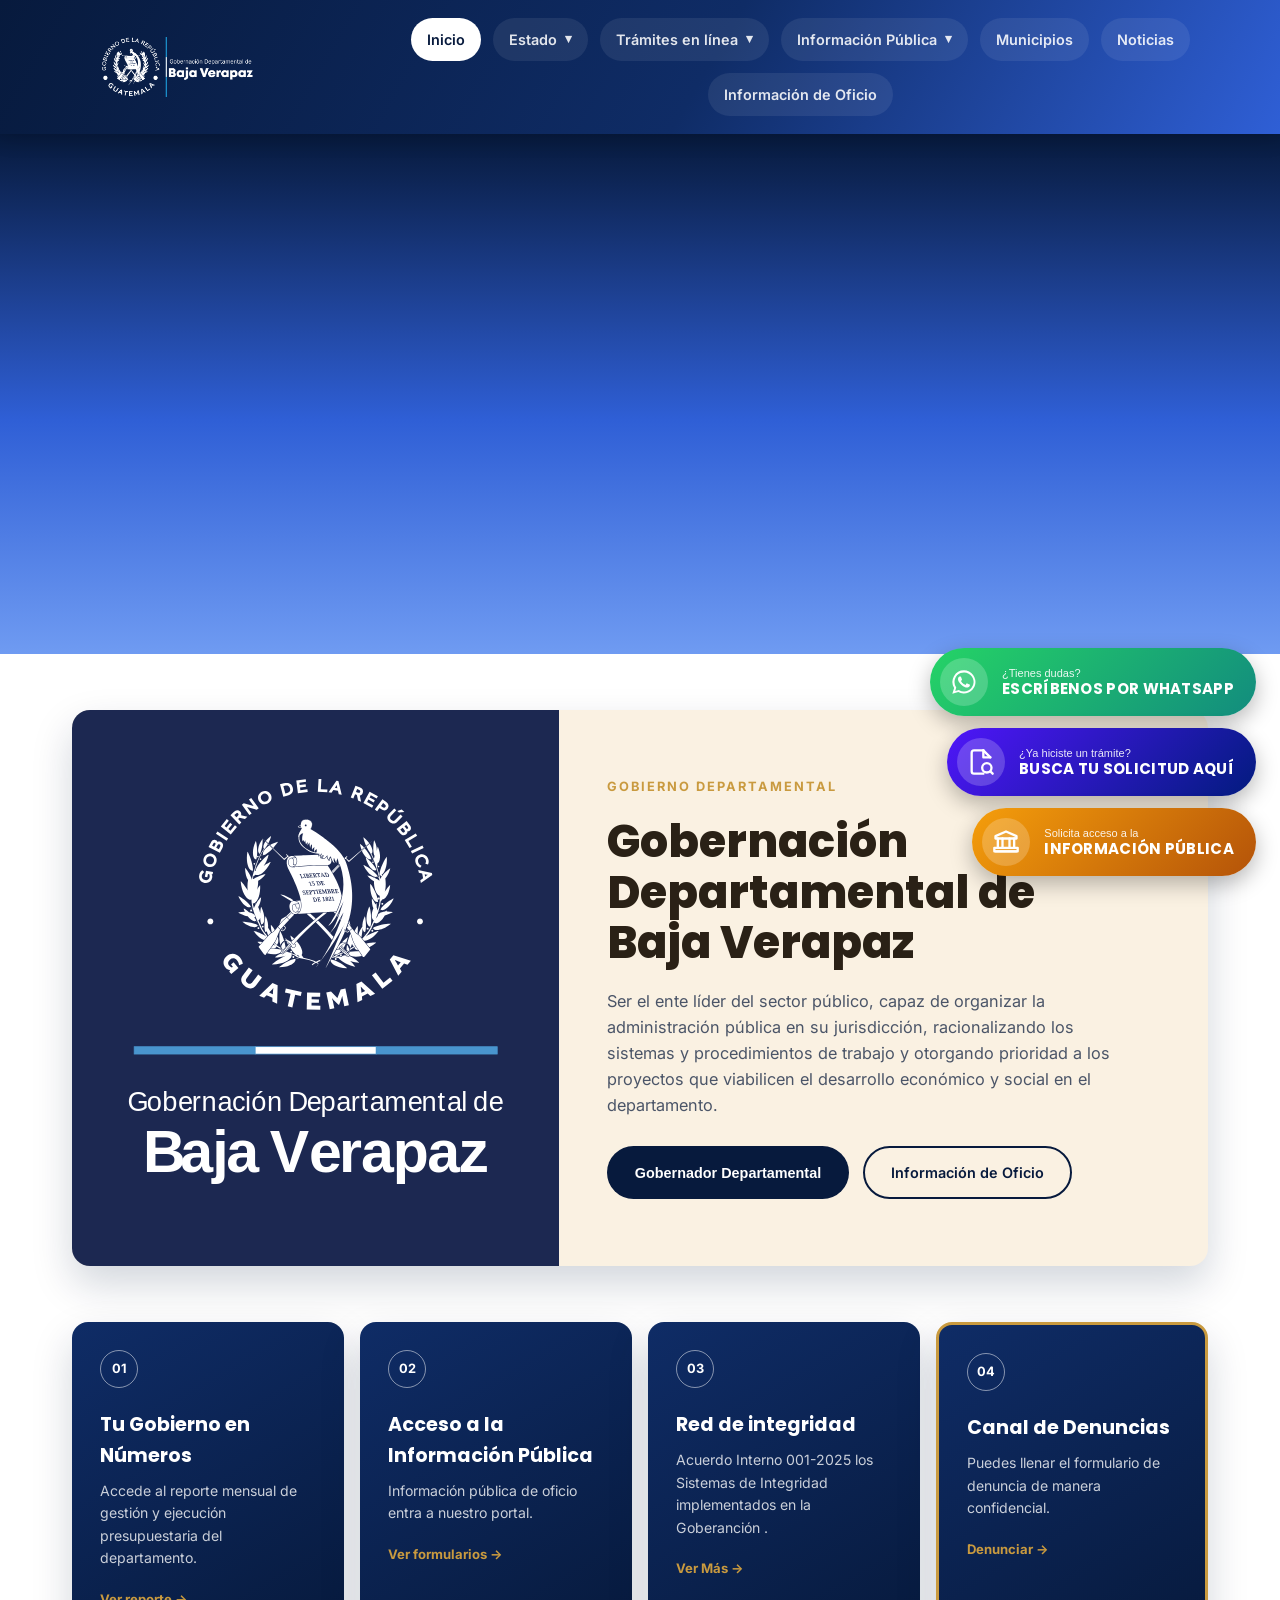
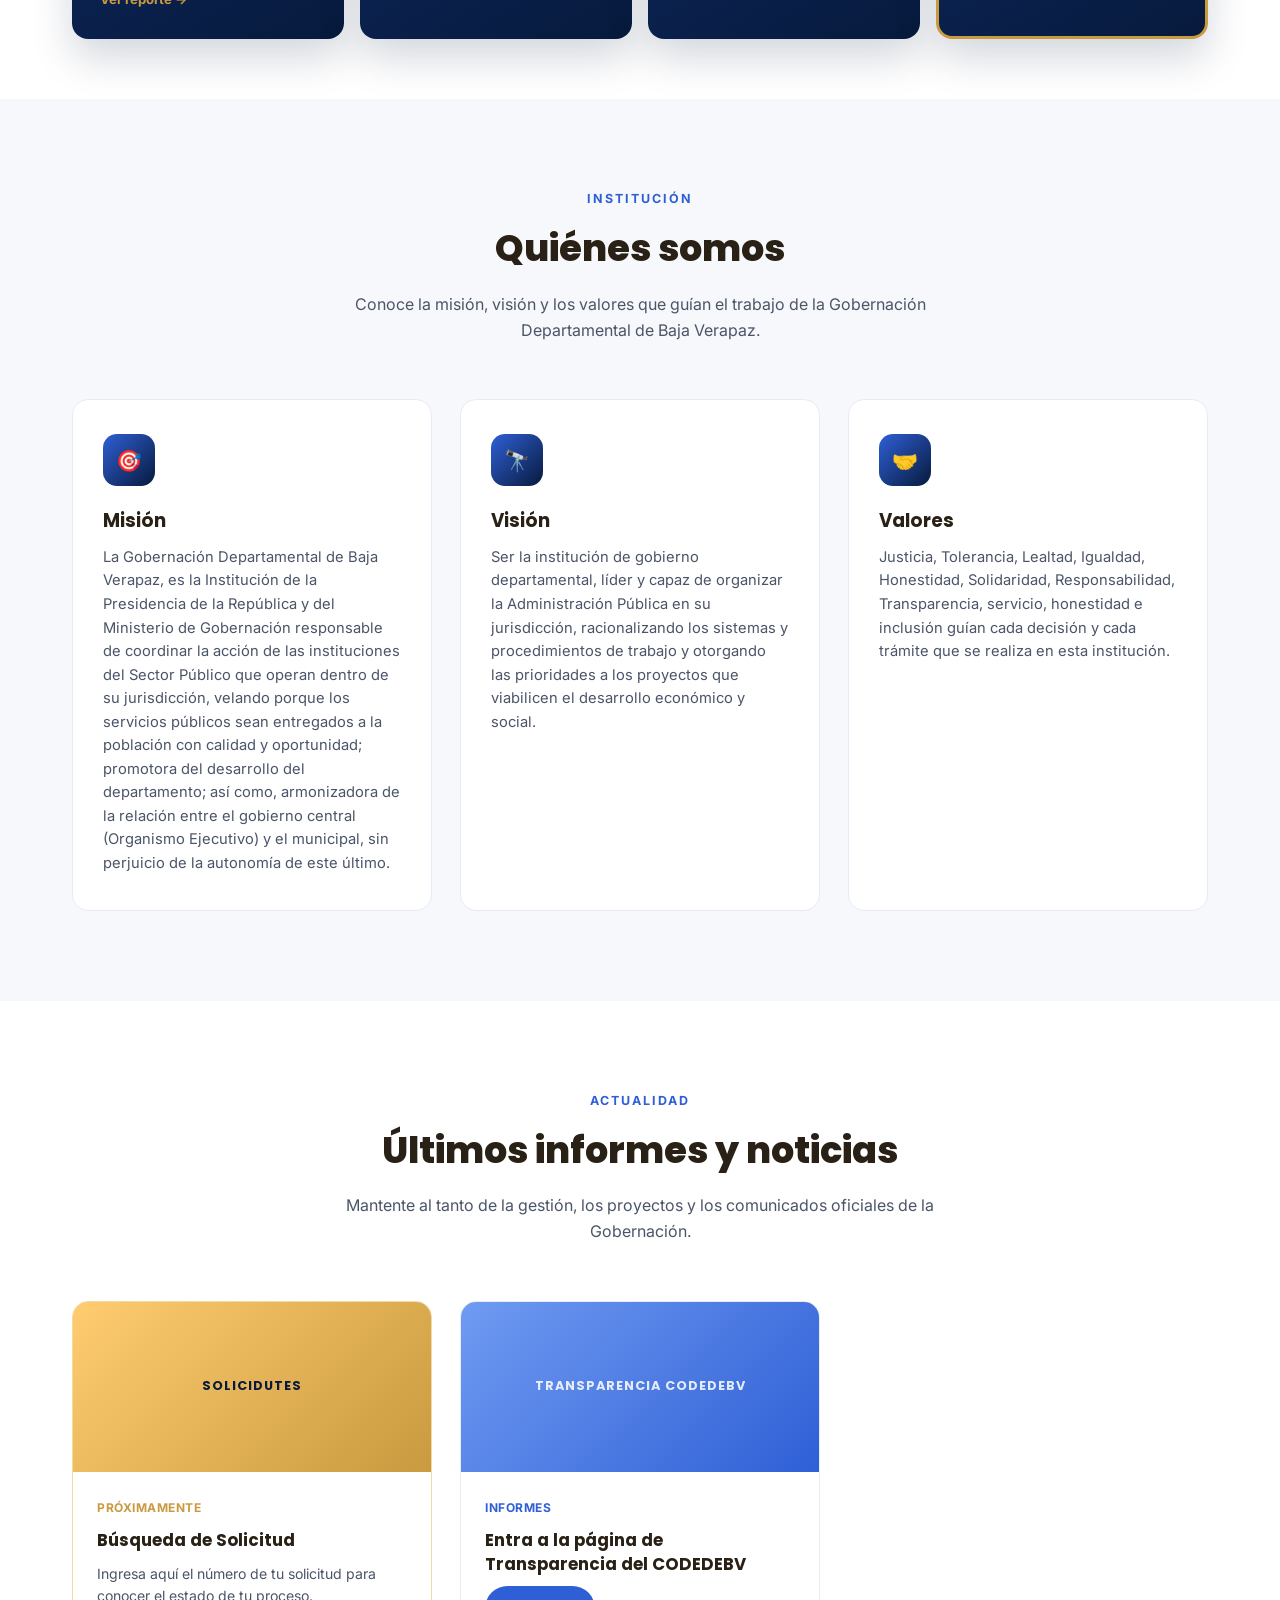
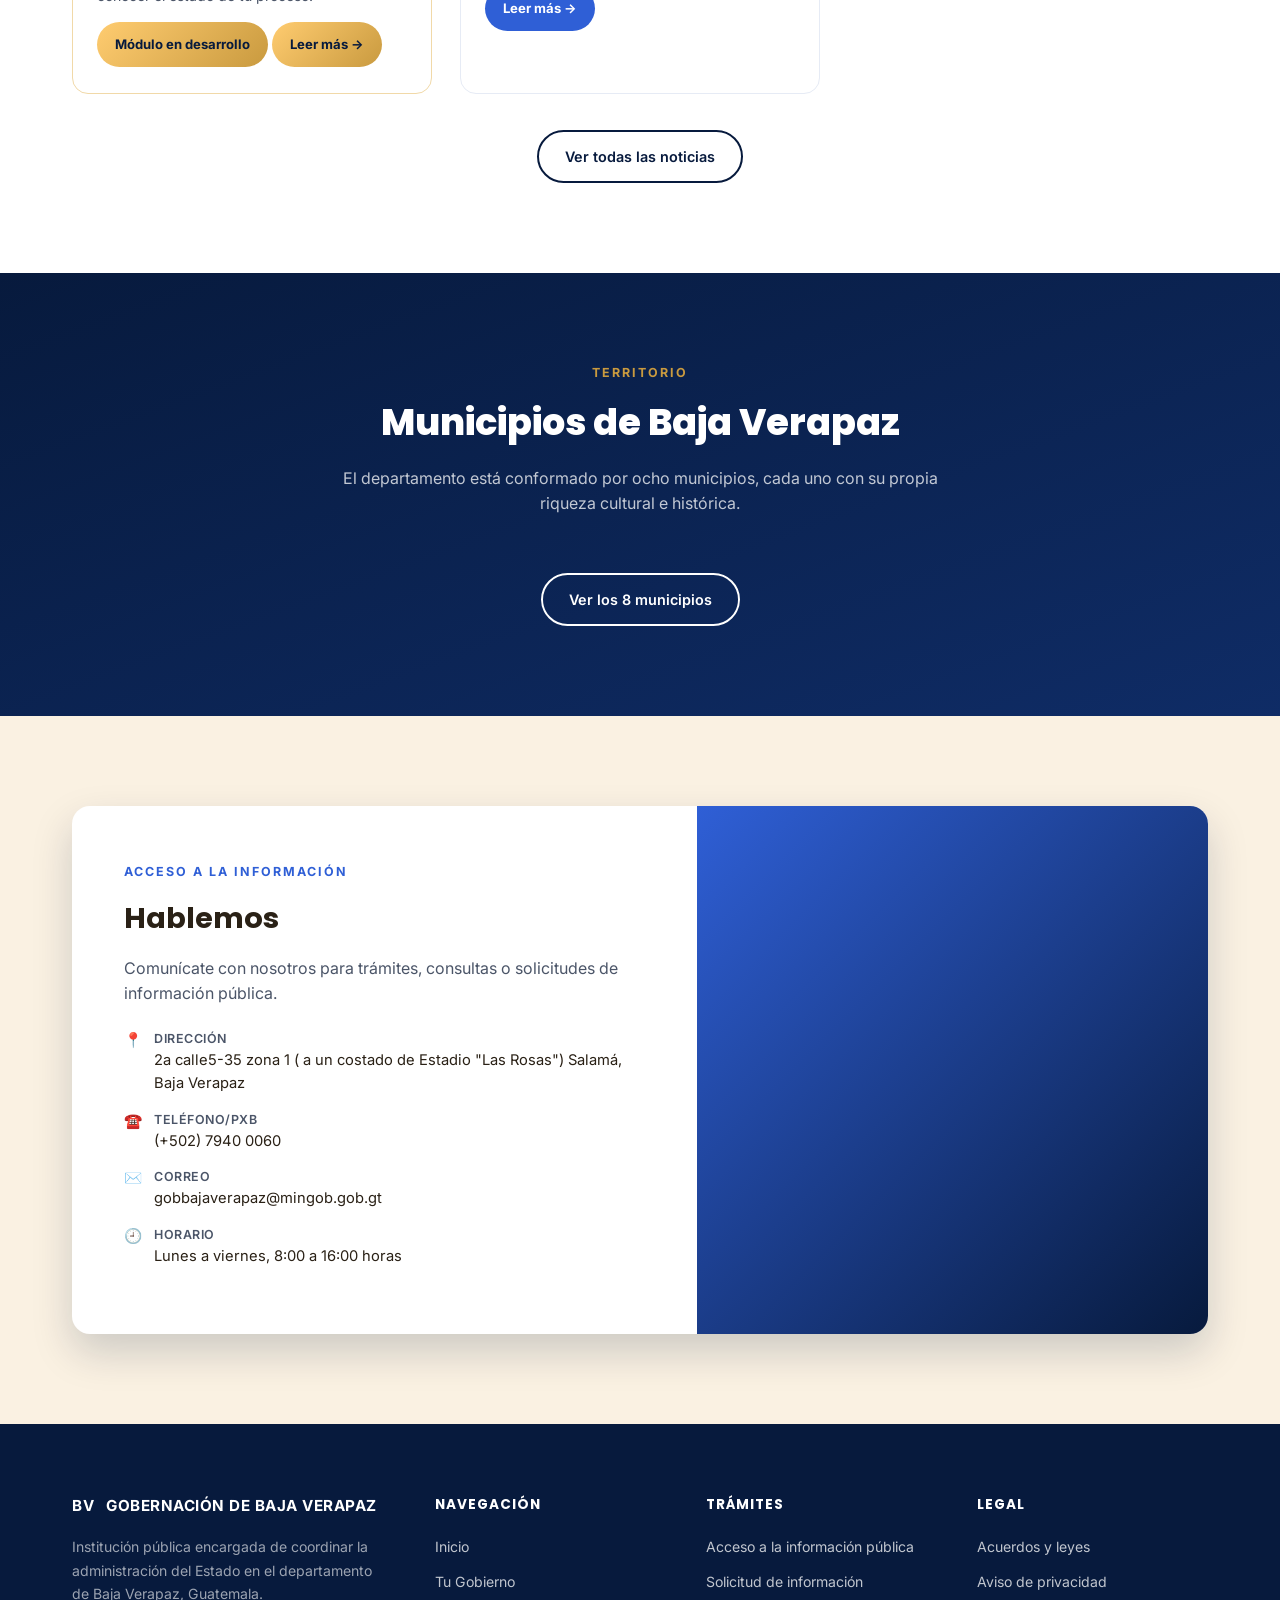
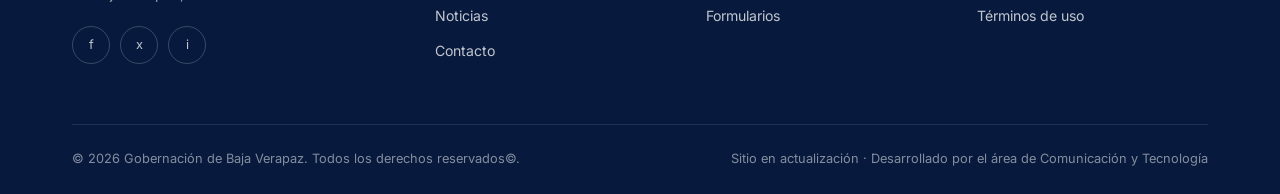
==== commit 9e89e5f5: "arreglo de los botones para el frontend y parte de el accesos a la información pública, tambien se a" ====
--- a/index.html
+++ b/index.html
@@ -9,33 +9,25 @@
 <link rel="preconnect" href="https://fonts.googleapis.com">
 <link rel="preconnect" href="https://fonts.gstatic.com" crossorigin>
 <link href="https://fonts.googleapis.com/css2?family=Poppins:wght@400;500;600;700;800&family=Inter:wght@400;500;600&display=swap" rel="stylesheet">
- 
 <link href="/assets/css/styles.css" rel="stylesheet">
+<link href="/assets/css/botones.css?v=1" rel="stylesheet">
 <link rel="preload" as="image" href="/assets/images/RL.webp">
 </head>
 <body>
- 
-<!-- ===================== HEADER ===================== -->
-<!-- El navbar se inyecta aquí vía fetch, ver assets/js/main.js -->
+
 <div id="navbar-container"></div>
  
-<!-- ===================== HERO ===================== -->
 <section class="hero-fotos" id="inicio">
   <div class="hero-fondo">
-    <!-- La primera foto se carga de inmediato (es la que ve la persona al entrar).
-         Las demás se cargan poco a poco vía JS (ver más abajo) para no competir
-         por ancho de banda con la primera foto ni con el resto de la página. -->
     <div class="slide" style="background-image:url('/assets/images/RL.webp')"></div>
-    <div class="slide" data-bg="/assets/images/SJ.webp"></div>
-    <div class="slide" data-bg="/assets/images/SANMIGEUL.webp"></div>
-    <div class="slide" data-bg="/assets/images/PUR.webp"></div>
-    <div class="slide" data-bg="/assets/images/CUB.webp"></div>
+    <div class="slide" data-bg="/assets/images/MMC/MC1.jpg"></div>
+    <div class="slide" data-bg="/assets/images/MMC/MC2.jpg"></div>
+    <div class="slide" data-bg="/assets/images/MMC/MC3.jpg"></div>
+    <div class="slide" data-bg="/assets/images/MMC/MC1.jpg"></div>
   </div>
   <div class="hero-overlay"></div>
 </section>
 <script>
-  // Carga diferida y escalonada de las fotos del carrusel: cada una se pide
-  // justo antes de que le toque su turno (coincide con animation-delay del CSS).
   document.querySelectorAll('.hero-fondo .slide[data-bg]').forEach((slide, i) => {
     setTimeout(() => {
       slide.style.backgroundImage = `url('${slide.dataset.bg}')`;
@@ -43,7 +35,6 @@
   });
 </script>
 
-<!-- ===================== BLOQUE DE TEXTO / GOBERNACIÓN ===================== -->
 <section class="hero-info">
   <div class="hero-tarjeta">
     <div class="hero-grid">
@@ -66,7 +57,6 @@
   </div>
 </section>
  
-<!-- ===================== ACCESOS RÁPIDOS ===================== -->
 <div class="accesos-rapidos">
  
   <a href="pages/tableroelectronico.html" class="tarjeta-acceso">
@@ -99,7 +89,6 @@
  
 </div>
  
-<!-- ===================== QUIÉNES SOMOS ===================== -->
 <section class="quienes-somos" id="quienes-somos">
   <div class="contenedor">
     <div class="encabezado-seccion">
@@ -127,8 +116,7 @@
     </div>
   </div>
 </section>
- 
-<!-- ===================== INFORMES / NOTICIAS (resumen) ===================== -->
+
 <section id="informes">
   <div class="contenedor">
     <div class="encabezado-seccion">
@@ -163,7 +151,6 @@
   </div>
 </section>
  
-<!-- ===================== MUNICIPIOS (resumen) ===================== -->
 <section class="municipios">
   <div class="contenedor">
     <div class="encabezado-seccion">
@@ -178,7 +165,6 @@
   </div>
 </section>
  
-<!-- ===================== CONTACTO ===================== -->
 <section class="contacto-cta" id="contacto">
   <div class="contenedor">
     <div class="caja-contacto">
@@ -219,14 +205,13 @@
     </div>
   </div>
 </section>
- 
-<!-- ===================== MODAL GOBERNADOR ===================== -->
+
 <div class="modal-fondo" id="modalGobernador" onclick="if(event.target===this) cerrarModalGobernador()">
   <div class="modal-caja">
     <button class="modal-cerrar" aria-label="Cerrar" onclick="cerrarModalGobernador()">✕</button>
  
     <div class="modal-imagen">
-      <!-- Reemplaza esta ruta por la foto del gobernador que subas al Administrador de Archivos -->
+     
       <img src="/assets/images/03.webp" alt="Fotografía del Gobernador de Baja Verapaz" loading="lazy">
     </div>
  
@@ -239,42 +224,35 @@
     </div>
   </div>
 </div>
- 
-<!-- ===================== FOOTER ===================== -->
-<!-- El footer se inyecta aquí vía fetch, ver assets/js/main.js -->
 <div id="footer-container"></div>
 
- 
-<!-- BOTONES FLOTANTES DE SERVICIOS -->
+
 <div class="botones-flotantes">
 
+  <!-- BOTÓN 1: WHATSAPP -->
   <a href="https://wa.me/50277254594"
      id="btn-whatsapp"
      class="btn-solicitud btn-whatsapp"
      target="_blank"
      rel="noopener noreferrer"
      aria-label="Contactar por WhatsApp">
-
     <span class="btn-solicitud__icono">
-      <svg xmlns="http://www.w3.org/2000/svg"
-           width="28" height="28" viewBox="0 0 24 24"
-           fill="currentColor" aria-hidden="true">
+      <svg xmlns="http://www.w3.org/2000/svg" width="28" height="28" viewBox="0 0 24 24" fill="currentColor" aria-hidden="true">
         <path d="M12.04 2a9.93 9.93 0 0 0-8.52 15.04L2 22l5.12-1.34A9.94 9.94 0 1 0 12.04 2Zm0 18.16a8.18 8.18 0 0 1-4.17-1.14l-.3-.18-3.04.8.81-2.97-.2-.31a8.17 8.17 0 1 1 6.9 3.8Zm4.49-6.12c-.25-.13-1.48-.73-1.71-.81-.23-.08-.4-.13-.56.13-.17.25-.65.81-.79.98-.15.17-.29.19-.54.06-.25-.13-1.06-.39-2.02-1.25-.75-.67-1.26-1.5-1.41-1.75-.15-.25-.02-.39.11-.52.12-.11.25-.29.38-.44.12-.15.16-.25.25-.42.08-.17.04-.31-.02-.44-.06-.13-.56-1.36-.77-1.86-.2-.49-.41-.42-.56-.43h-.48c-.17 0-.44.06-.67.31-.23.25-.88.86-.88 2.09 0 1.23.9 2.42 1.02 2.59.13.17 1.77 2.7 4.28 3.79.6.26 1.07.42 1.44.54.61.19 1.16.16 1.6.1.49-.07 1.48-.61 1.69-1.2.21-.59.21-1.1.15-1.2-.06-.1-.23-.17-.48-.29Z"/>
       </svg>
     </span>
-
-  <!-- BOTÓN 1: CONSULTA DE TRÁMITES -->
+    <span class="btn-solicitud__texto">
+      <small>¿Tienes dudas?</small>
+      <strong>ESCRÍBENOS POR WHATSAPP</strong>
+    </span>
+  </a>
+
   <a href="https://www.2016.gobernacionbajaverapaz.gob.gt/"
      id="btn-consulta"
      class="btn-solicitud btn-solicitud--consulta"
      aria-label="Buscar mi solicitud de trámite">
-
     <span class="btn-solicitud__icono">
-      <svg xmlns="http://www.w3.org/2000/svg"
-           width="28" height="28" viewBox="0 0 24 24"
-           fill="none" stroke="currentColor"
-           stroke-width="2" stroke-linecap="round"
-           stroke-linejoin="round" aria-hidden="true">
+      <svg xmlns="http://www.w3.org/2000/svg" width="28" height="28" viewBox="0 0 24 24" fill="none" stroke="currentColor" stroke-width="2" stroke-linecap="round" stroke-linejoin="round" aria-hidden="true">
         <path d="M14 2H6a2 2 0 0 0-2 2v16a2 2 0 0 0 2 2h8"/>
         <path d="M14 2v6h6"/>
         <path d="M14 2l6 6"/>
@@ -282,25 +260,19 @@
         <path d="m20 20 2 2"/>
       </svg>
     </span>
-
     <span class="btn-solicitud__texto">
       <small>¿Ya hiciste un trámite?</small>
       <strong>BUSCA TU SOLICITUD AQUÍ</strong>
     </span>
   </a>
 
-  <!-- BOTÓN 2: ACCESO A LA INFORMACIÓN PÚBLICA -->
+ 
   <a href="https://www.gobernacionbajaverapaz.gob.gt/pages/tramites.html#tramite-3"
      id="btn-informacion-publica"
      class="btn-solicitud btn-solicitud--informacion"
      aria-label="Solicitar acceso a la información pública">
-
     <span class="btn-solicitud__icono">
-      <svg xmlns="http://www.w3.org/2000/svg"
-           width="28" height="28" viewBox="0 0 24 24"
-           fill="none" stroke="currentColor"
-           stroke-width="2" stroke-linecap="round"
-           stroke-linejoin="round" aria-hidden="true">
+      <svg xmlns="http://www.w3.org/2000/svg" width="28" height="28" viewBox="0 0 24 24" fill="none" stroke="currentColor" stroke-width="2" stroke-linecap="round" stroke-linejoin="round" aria-hidden="true">
         <path d="M12 3 3 7v2h18V7l-9-4Z"/>
         <path d="M5 9v8"/>
         <path d="M9 9v8"/>
@@ -310,7 +282,6 @@
         <path d="M2 17h20v3H2z"/>
       </svg>
     </span>
-
     <span class="btn-solicitud__texto">
       <small>Solicita acceso a la</small>
       <strong>INFORMACIÓN PÚBLICA</strong>
@@ -318,8 +289,7 @@
   </a>
 
 </div>
-
- 
+ <script src="/assets/js/botones.js?v=1"></script>
 <script src="/assets/js/main.js"></script>
 <script src="/assets/js/modals.js"></script>
 <script src="/assets/js/tramites.js"></script>
--- a/assets/css/styles.css
+++ b/assets/css/styles.css
@@ -1800,404 +1800,3 @@
   .tarjeta-oficio .acciones-oficio .btn-pdf{flex:1;}
   .visor-pdf{height:70vh;min-height:420px;}
 }
-
-
-/* =========================================================
-   1. CONTENEDOR DE LOS TRES BOTONES FLOTANTES
-   ========================================================= */
-
-.botones-flotantes {
-  position: fixed;
-  right: 20px;
-  bottom: 20px;
-  z-index: 900;
-
-  display: flex;
-  flex-direction: column;
-  align-items: flex-end;
-  justify-content: flex-end;
-  gap: 12px;
-
-  width: max-content;
-  max-width: calc(100vw - 32px);
-}
-
-
-/* =========================================================
-   2. ESTILO GENERAL DE LOS BOTONES
-   ========================================================= */
-
-.btn-solicitud {
-  --sol-color-1: #388700;
-  --sol-color-2: #006d14;
-
-  box-sizing: border-box;
-  display: flex;
-  flex: 0 0 auto;
-  align-items: center;
-  justify-content: flex-start;
-  gap: 12px;
-
-  width: max-content;
-  max-width: calc(100vw - 32px);
-  min-width: 0;
-  height: 66px;
-
-  padding: 10px 18px 10px 12px;
-  border: none;
-  border-radius: 999px;
-  overflow: hidden;
-
-  background: linear-gradient(
-    135deg,
-    var(--sol-color-1),
-    var(--sol-color-2)
-  );
-
-  color: #ffffff;
-  text-decoration: none;
-  font-family: 'Poppins', sans-serif;
-
-  box-shadow: 0 8px 22px rgba(0, 0, 0, 0.20);
-
-  transition:
-    width 0.35s ease,
-    height 0.35s ease,
-    padding 0.35s ease,
-    gap 0.35s ease,
-    transform 0.25s ease,
-    box-shadow 0.25s ease;
-
-  animation:
-    sol-entrada 0.7s cubic-bezier(.2, .9, .3, 1.2) both,
-    sol-pulso 2.2s ease-in-out 1s infinite;
-}
-
-
-/* =========================================================
-   3. COLORES INDIVIDUALES
-   ========================================================= */
-
-/* WhatsApp */
-.btn-whatsapp {
-  --sol-color-1: #25D366;
-  --sol-color-2: #128C7E;
-}
-
-/* Solicitud de información pública */
-.btn-solicitud--informacion {
-  --sol-color-1: #0b8b73;
-  --sol-color-2: #064e70;
-}
-
-/* Consulta de trámites */
-.btn-solicitud--consulta {
-  --sol-color-1: #4f16f9;
-  --sol-color-2: #021b7e;
-}
-
-
-/* =========================================================
-   4. EFECTOS HOVER Y ACCESIBILIDAD DEL FOCO
-   ========================================================= */
-
-.btn-solicitud:hover {
-  transform: translateY(-3px);
-  box-shadow: 0 12px 28px rgba(0, 0, 0, 0.28);
-}
-
-.btn-solicitud:focus-visible {
-  outline: 3px solid #f59e0b;
-  outline-offset: 4px;
-}
-
-
-/* =========================================================
-   5. ICONOS
-   ========================================================= */
-
-.btn-solicitud__icono {
-  box-sizing: border-box;
-
-  display: grid;
-  flex: 0 0 46px;
-  place-items: center;
-
-  width: 46px;
-  height: 46px;
-  margin: 0;
-
-  border-radius: 50%;
-  background: rgba(255, 255, 255, 0.20);
-
-  color: #ffffff;
-
-  animation: sol-vaiven 2.6s ease-in-out infinite;
-}
-
-.btn-solicitud__icono svg {
-  display: block;
-  flex: 0 0 auto;
-
-  width: 27px;
-  height: 27px;
-}
-
-
-/* =========================================================
-   6. TEXTOS DE LOS BOTONES
-   ========================================================= */
-
-.btn-solicitud__texto {
-  display: flex;
-  flex: 0 1 auto;
-  flex-direction: column;
-
-  min-width: 0;
-  max-width: 300px;
-
-  overflow: hidden;
-  white-space: nowrap;
-  line-height: 1.2;
-
-  opacity: 1;
-  visibility: visible;
-
-  transition:
-    max-width 0.3s ease,
-    opacity 0.2s ease,
-    visibility 0.2s ease;
-}
-
-.btn-solicitud__texto small {
-  font-size: 11px;
-  font-weight: 500;
-  opacity: 0.9;
-}
-
-.btn-solicitud__texto strong {
-  font-size: 13px;
-  font-weight: 700;
-  letter-spacing: 0.2px;
-}
-
-
-/* =========================================================
-   7. ESTADO COMPACTO: CÍRCULOS CON SOLO EL ICONO
-   ========================================================= */
-
-.botones-flotantes .btn-solicitud.compacto {
-  display: flex;
-  flex: 0 0 56px;
-  align-items: center;
-  justify-content: center;
-  gap: 0;
-
-  width: 56px;
-  min-width: 56px;
-  max-width: 56px;
-
-  height: 56px;
-  min-height: 56px;
-  max-height: 56px;
-
-  padding: 5px;
-  border-radius: 50%;
-  overflow: hidden;
-}
-
-/* El icono permanece centrado dentro del círculo */
-.botones-flotantes .btn-solicitud.compacto
-.btn-solicitud__icono {
-  flex: 0 0 46px;
-
-  width: 46px;
-  min-width: 46px;
-  height: 46px;
-  min-height: 46px;
-
-  margin: 0;
-}
-
-/* Ocultar el texto sin alterar la forma circular */
-.botones-flotantes .btn-solicitud.compacto
-.btn-solicitud__texto {
-  flex: 0 0 0;
-
-  width: 0;
-  max-width: 0;
-  min-width: 0;
-
-  padding: 0;
-  margin: 0;
-
-  opacity: 0;
-  visibility: hidden;
-  pointer-events: none;
-  overflow: hidden;
-}
-
-
-/* =========================================================
-   8. ANIMACIONES
-   ========================================================= */
-
-/* Entrada inicial */
-@keyframes sol-entrada {
-  from {
-    opacity: 0;
-    transform: translateY(30px) scale(0.9);
-  }
-
-  to {
-    opacity: 1;
-    transform: translateY(0) scale(1);
-  }
-}
-
-/* Pulso de sombra */
-@keyframes sol-pulso {
-  0%, 100% {
-    box-shadow: 0 8px 22px rgba(0, 0, 0, 0.20);
-  }
-
-  50% {
-    box-shadow: 0 8px 26px rgba(79, 22, 249, 0.30);
-  }
-}
-
-/* Movimiento suave del icono */
-@keyframes sol-vaiven {
-  0%, 100% {
-    transform: rotate(0);
-  }
-
-  25% {
-    transform: rotate(-8deg);
-  }
-
-  75% {
-    transform: rotate(8deg);
-  }
-}
-
-
-/* =========================================================
-   9. EFECTOS PARA COMPUTADORAS CON CURSOR
-   ========================================================= */
-
-@media (hover: hover) and (pointer: fine) {
-  .btn-solicitud.compacto:hover {
-    transform: scale(1.06);
-  }
-}
-
-
-/* =========================================================
-   10. TABLETAS Y CELULARES
-   ========================================================= */
-
-@media (max-width: 850px) {
-  .botones-flotantes {
-    right: 12px;
-    bottom: 12px;
-    left: auto;
-
-    align-items: flex-end;
-    gap: 10px;
-
-    max-width: calc(100vw - 24px);
-  }
-
-  .btn-solicitud {
-    gap: 8px;
-    height: 58px;
-    padding: 8px 12px 8px 8px;
-  }
-
-  .btn-solicitud__icono {
-    flex-basis: 40px;
-    width: 40px;
-    height: 40px;
-  }
-
-  .btn-solicitud__icono svg {
-    width: 23px;
-    height: 23px;
-  }
-
-  .btn-solicitud__texto {
-    max-width: 240px;
-    white-space: normal;
-  }
-
-  .btn-solicitud__texto small {
-    font-size: 10px;
-  }
-
-  .btn-solicitud__texto strong {
-    font-size: 11px;
-  }
-
-  /* Círculos compactos en pantallas pequeñas */
-  .botones-flotantes .btn-solicitud.compacto {
-    flex: 0 0 50px;
-
-    width: 50px;
-    min-width: 50px;
-    max-width: 50px;
-
-    height: 50px;
-    min-height: 50px;
-    max-height: 50px;
-
-    padding: 2px;
-  }
-
-  .botones-flotantes .btn-solicitud.compacto
-  .btn-solicitud__icono {
-    flex: 0 0 42px;
-
-    width: 42px;
-    min-width: 42px;
-    height: 42px;
-    min-height: 42px;
-  }
-}
-
-
-/* =========================================================
-   11. CELULARES ESTRECHOS
-   ========================================================= */
-
-@media (max-width: 380px) {
-  .botones-flotantes {
-    right: 8px;
-    bottom: 8px;
-    gap: 8px;
-  }
-
-  .btn-solicitud {
-    gap: 6px;
-    padding: 7px 10px 7px 7px;
-  }
-
-  .btn-solicitud__texto strong {
-    font-size: 10px;
-  }
-}
-
-
-/* =========================================================
-   12. ACCESIBILIDAD: REDUCIR MOVIMIENTO
-   ========================================================= */
-
-@media (prefers-reduced-motion: reduce) {
-  .btn-solicitud,
-  .btn-solicitud__icono {
-    animation: none;
-    transition: none;
-  }
-}
-
-
--- a/assets/css/botones.css
+++ b/assets/css/botones.css
@@ -0,0 +1,123 @@
+/* ===================== BOTONES FLOTANTES ===================== */
+.botones-flotantes {
+  position: fixed;
+  right: 24px;
+  bottom: 24px;
+  z-index: 900;
+  display: flex;
+  flex-direction: column;
+  align-items: flex-end;
+  gap: 12px;
+}
+
+.btn-solicitud {
+  position: relative;
+  display: flex;
+  align-items: center;
+  gap: 14px;
+  padding: 10px 22px 10px 10px;
+  border-radius: 999px;
+  color: #fff;
+  text-decoration: none;
+  font-family: 'Poppins', Arial, sans-serif;
+  box-shadow: 0 8px 22px rgba(0, 0, 0, .28);
+  transition: transform .25s ease, box-shadow .25s ease, padding .3s ease, gap .3s ease;
+  animation: sol-entrada .7s ease backwards;
+}
+
+.btn-solicitud:nth-child(1) { animation-delay: .1s; }
+.btn-solicitud:nth-child(2) { animation-delay: .25s; }
+.btn-solicitud:nth-child(3) { animation-delay: .4s; }
+
+.btn-solicitud:hover,
+.btn-solicitud:focus-visible {
+  transform: translateY(-3px) scale(1.04);
+  box-shadow: 0 14px 30px rgba(0, 0, 0, .35);
+}
+
+.btn-solicitud:focus-visible {
+  outline: 3px solid #fff;
+  outline-offset: 3px;
+}
+
+/* ---------- Colores de cada botón ---------- */
+.btn-whatsapp               { background: linear-gradient(135deg, #25d366, #128c7e); }
+.btn-solicitud--consulta    { background: linear-gradient(135deg, #4f16f9, #021b7e); }
+.btn-solicitud--informacion { background: linear-gradient(135deg, #f59e0b, #b45309); }
+
+/* ---------- Anillo pulsante (color según botón) ---------- */
+.btn-solicitud::after {
+  content: "";
+  position: absolute;
+  top: 0; right: 0; bottom: 0; left: 0;
+  border-radius: inherit;
+  border: 2px solid #4f16f9;
+  opacity: 0;
+  pointer-events: none;
+  animation: sol-anillo 2.6s ease-out 1.2s infinite;
+}
+.btn-whatsapp::after               { border-color: #25d366; }
+.btn-solicitud--consulta::after    { border-color: #4f16f9; }
+.btn-solicitud--informacion::after { border-color: #f59e0b; }
+
+/* ---------- Icono ---------- */
+.btn-solicitud__icono {
+  flex: 0 0 auto;
+  width: 48px;
+  height: 48px;
+  border-radius: 50%;
+  background: rgba(255, 255, 255, .2);
+  display: flex;
+  align-items: center;
+  justify-content: center;
+}
+
+/* ---------- Texto ---------- */
+.btn-solicitud__texto {
+  display: flex;
+  flex-direction: column;
+  line-height: 1.15;
+  white-space: nowrap;
+  overflow: hidden;
+  max-width: 320px;
+  transition: max-width .3s ease, opacity .25s ease;
+}
+.btn-solicitud__texto small  { font-size: 11px; font-weight: 500; opacity: .9; }
+.btn-solicitud__texto strong { font-size: 15px; font-weight: 700; letter-spacing: .3px; }
+
+/* ---------- Estado compacto (solo icono) ---------- */
+.btn-solicitud.compacto { padding: 6px; gap: 0; }
+.btn-solicitud.compacto .btn-solicitud__texto { max-width: 0; opacity: 0; }
+
+/* En computadora, al pasar el mouse se vuelve a mostrar el texto */
+@media (hover: hover) {
+  .btn-solicitud.compacto:hover { padding: 10px 22px 10px 10px; gap: 14px; }
+  .btn-solicitud.compacto:hover .btn-solicitud__texto { max-width: 320px; opacity: 1; }
+}
+
+/* ---------- Animaciones ---------- */
+@keyframes sol-entrada {
+  from { opacity: 0; transform: translateY(40px) scale(.8); }
+  to   { opacity: 1; transform: translateY(0) scale(1); }
+}
+
+@keyframes sol-anillo {
+  0%   { opacity: .8; transform: scale(1); }
+  70%  { opacity: 0;  transform: scale(1.3); }
+  100% { opacity: 0;  transform: scale(1.3); }
+}
+
+/* ---------- Móvil ---------- */
+@media (max-width: 850px) {
+  .botones-flotantes { right: 14px; bottom: 14px; gap: 10px; }
+  .btn-solicitud { gap: 10px; padding: 7px 16px 7px 7px; }
+  .btn-solicitud__icono { width: 42px; height: 42px; }
+  .btn-solicitud__icono svg { width: 24px; height: 24px; }
+  .btn-solicitud__texto small { display: none; }
+  .btn-solicitud__texto strong { font-size: 12px; }
+}
+
+@media (prefers-reduced-motion: reduce) {
+  .btn-solicitud,
+  .btn-solicitud::after { animation: none; }
+}
